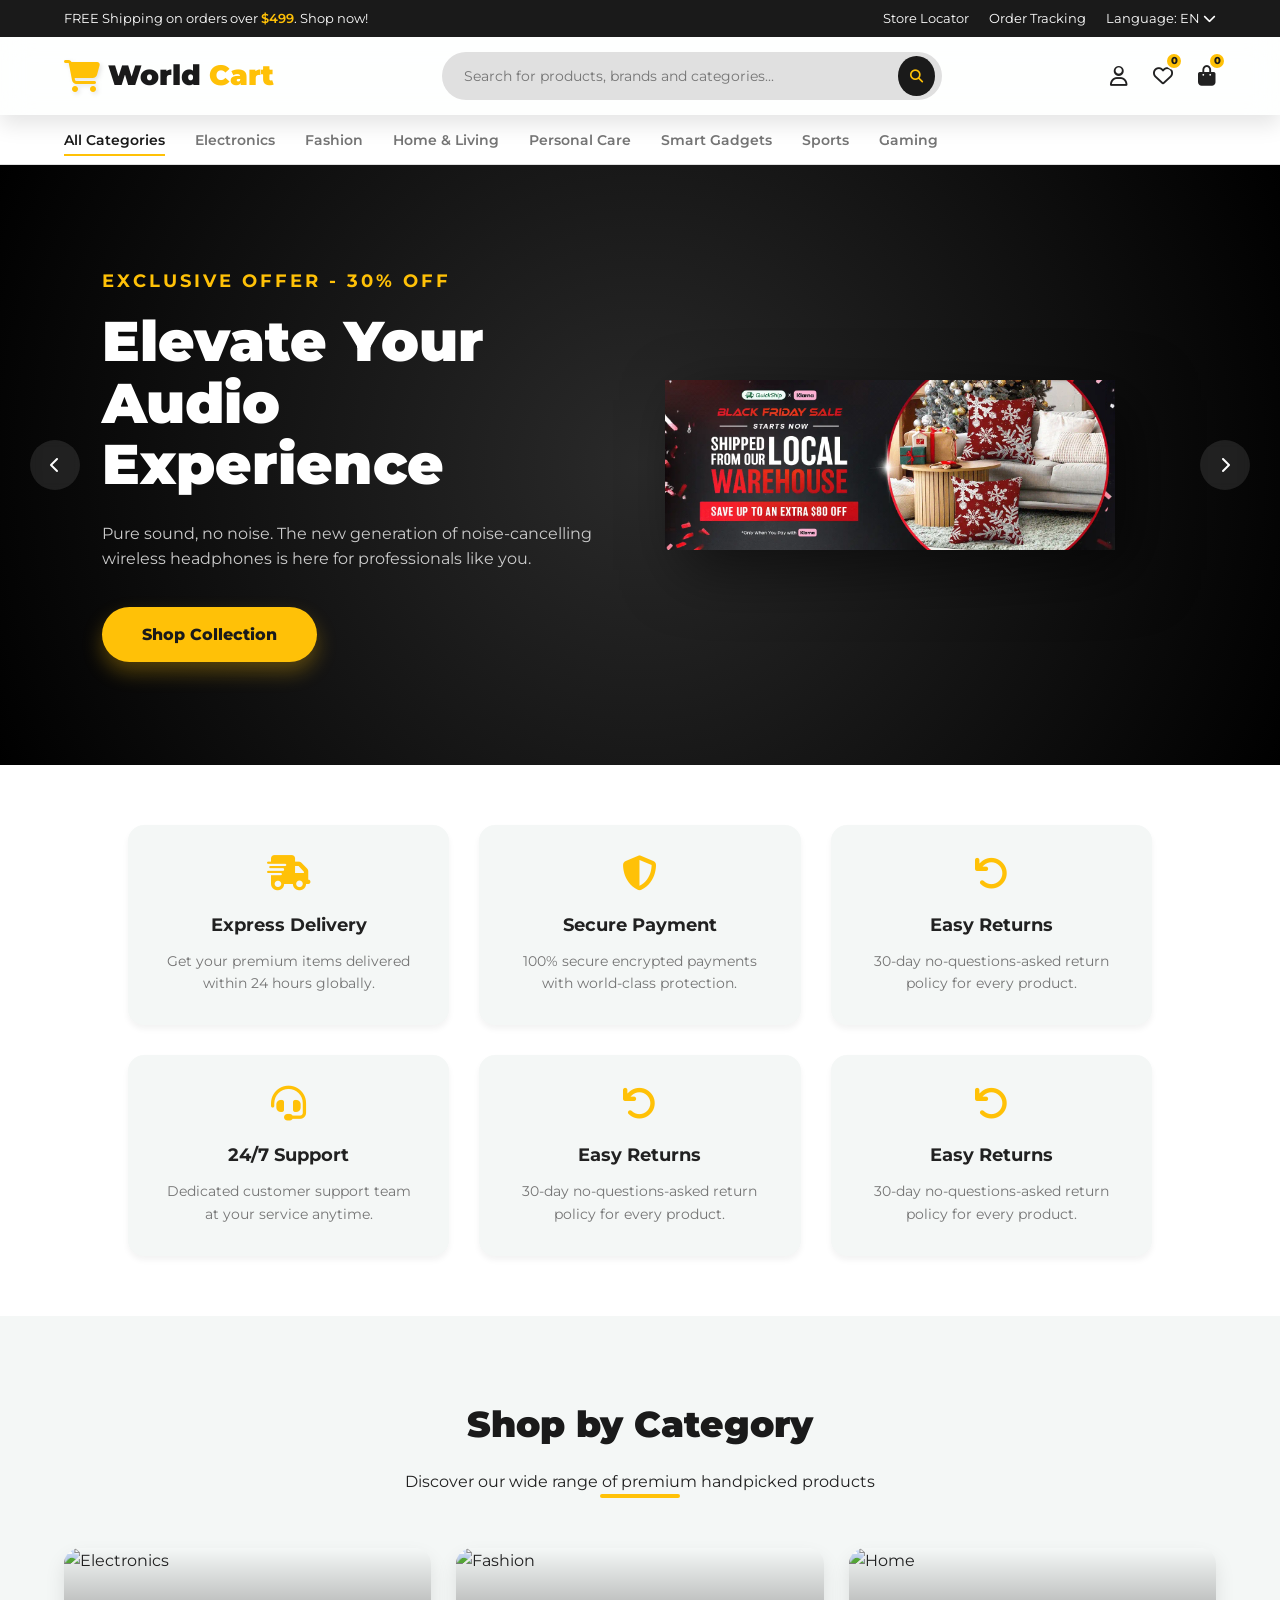
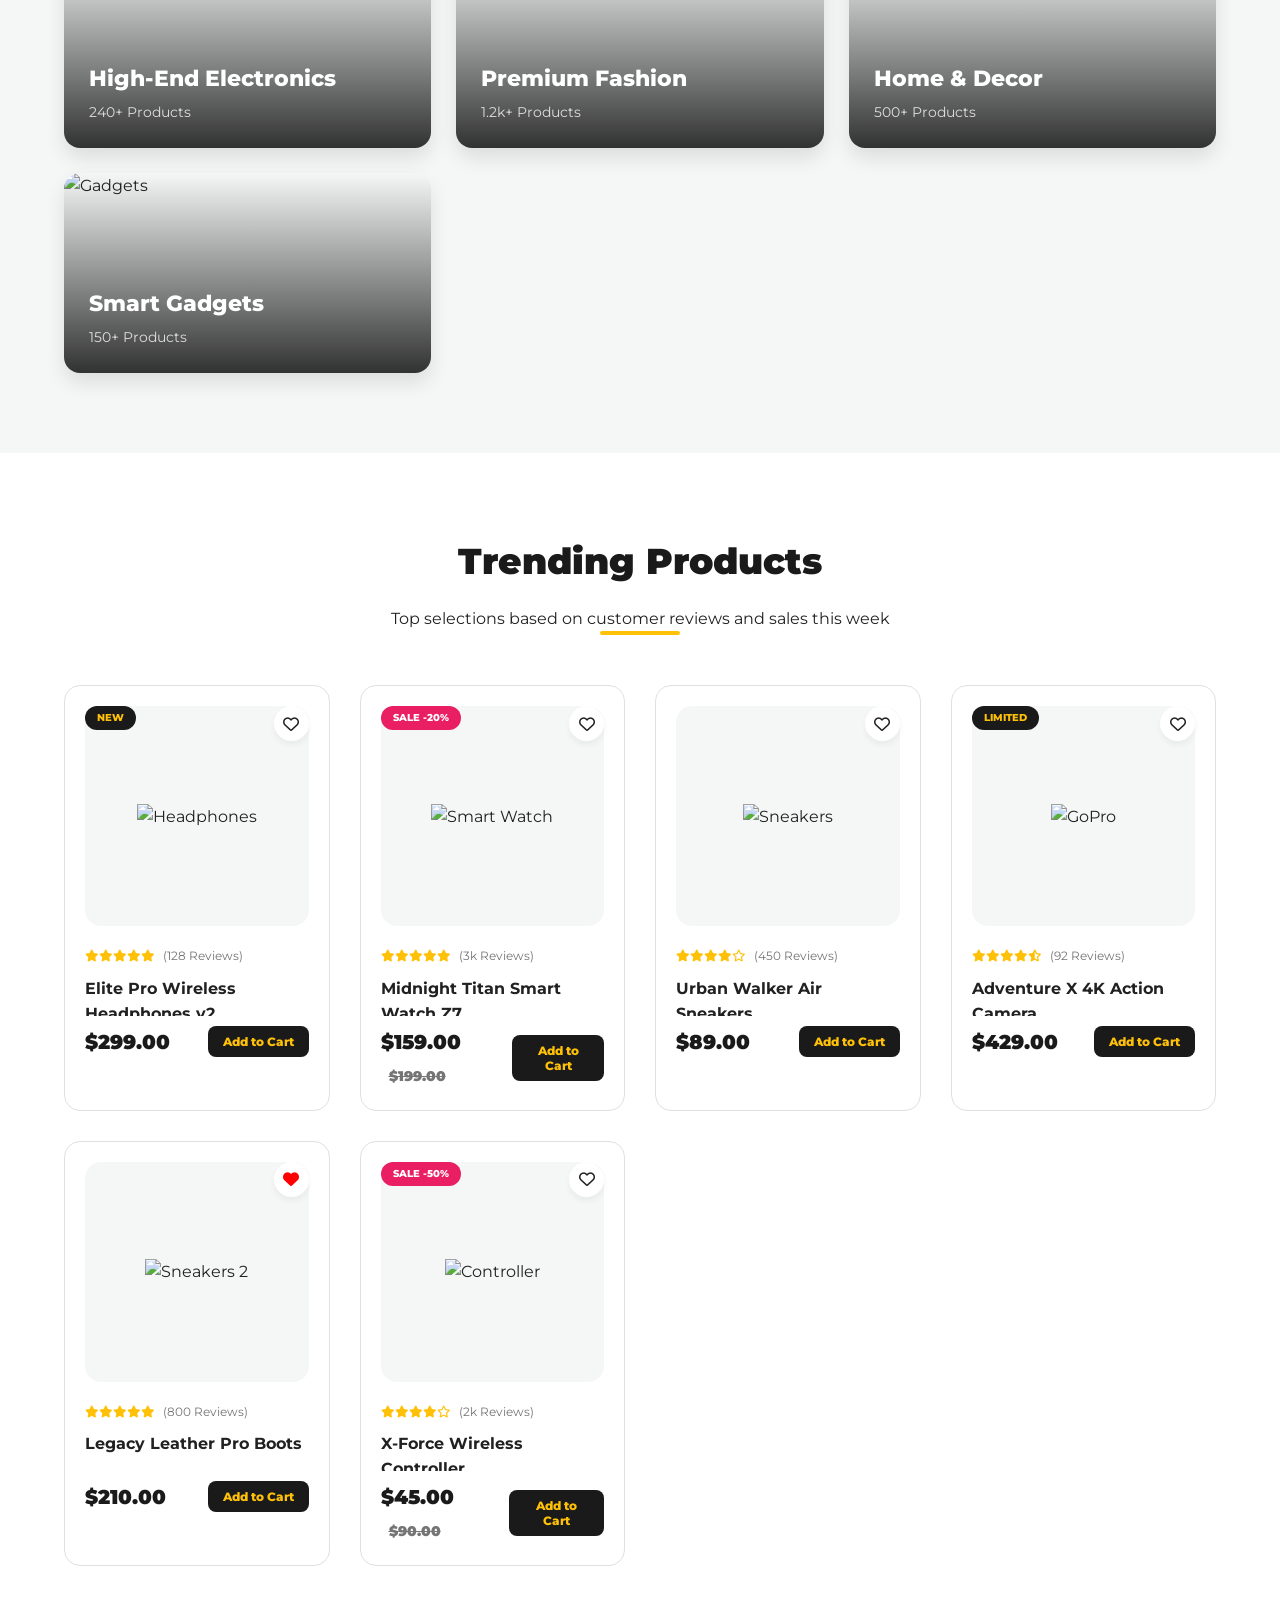
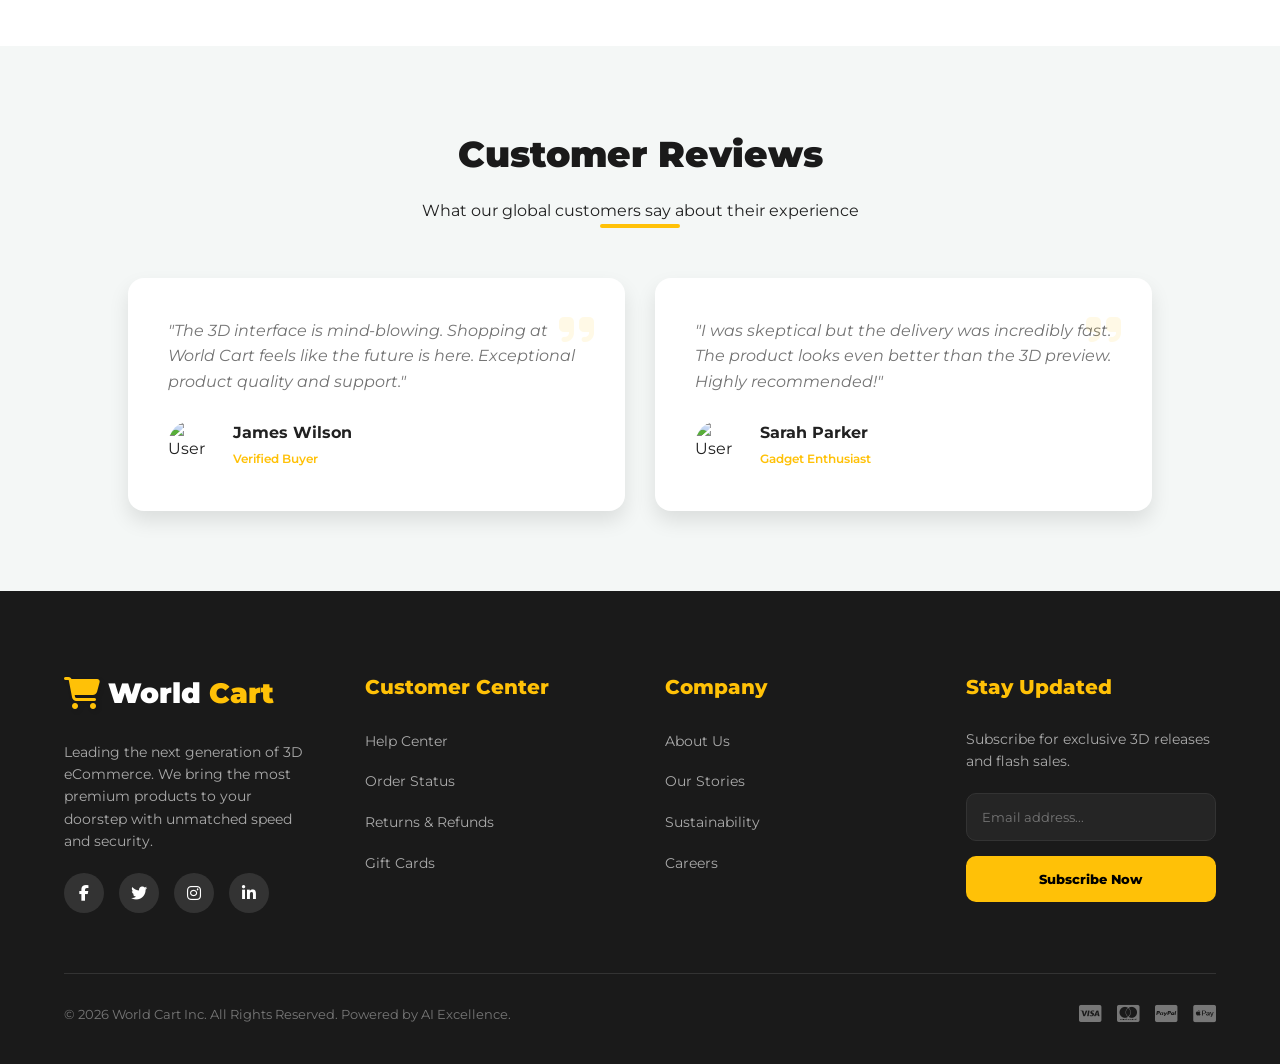
==== index.html @ 638785b5 "final fix" ====
<!DOCTYPE html>
<html lang="en">

<head>
    <meta charset="UTF-8">
    <meta name="viewport" content="width=device-width, initial-scale=1.0">
    <title>Noshahi Developers Inc | Premium 3D eCommerce Experience</title>
    <!-- Font Awesome -->
    <link rel="stylesheet" href="https://cdnjs.cloudflare.com/ajax/libs/font-awesome/6.5.1/css/all.min.css">
    <!-- Google Fonts -->
    <link
        href="https://fonts.googleapis.com/css2?family=Montserrat:wght@300;400;500;600;700;800;900&family=Ubuntu:wght@400;500;700&display=swap"
        rel="stylesheet">

    <style>
        /* --- DESIGN SYSTEM & VARIABLES --- */
        :root {
            --primary: #FFC107;
            /* Amber Yellow */
            --primary-hover: #FFA000;
            --black: #1A1A1A;
            --dark: #121212;
            --white: #FFFFFF;
            --gray-light: #F4F7F6;
            --gray-medium: #E0E0E0;
            --text-dark: #212121;
            --text-muted: #757575;

            /* 3D Shadows & Effects */
            --shadow-sm: 0 4px 6px rgba(0, 0, 0, 0.05);
            --shadow-md: 0 10px 20px rgba(0, 0, 0, 0.1);
            --shadow-lg: 0 20px 40px rgba(0, 0, 0, 0.15);
            --shadow-3d: 10px 10px 20px rgba(0, 0, 0, 0.1), -5px -5px 15px rgba(255, 255, 255, 0.8);
            --shadow-3d-inner: inset 5px 5px 10px rgba(0, 0, 0, 0.05), inset -5px -5px 10px rgba(255, 255, 255, 0.5);

            --transition-smooth: all 0.4s cubic-bezier(0.165, 0.84, 0.44, 1);
            --radius-main: 16px;
        }

        /* --- GLOBAL RESET --- */
        * {
            margin: 0;
            padding: 0;
            box-sizing: border-box;
            font-family: 'Montserrat', sans-serif;
        }

        body {
            background-color: var(--gray-light);
            color: var(--text-dark);
            overflow-x: hidden;
            line-height: 1.6;
            scroll-behavior: smooth;
        }

        ul {
            list-style: none;
        }

        a {
            text-decoration: none;
            color: inherit;
            transition: var(--transition-smooth);
        }

        /* --- CUSTOM SCROLLBAR --- */
        ::-webkit-scrollbar {
            width: 10px;
        }

        ::-webkit-scrollbar-track {
            background: var(--gray-light);
        }

        ::-webkit-scrollbar-thumb {
            background: var(--black);
            border-radius: 5px;
        }

        ::-webkit-scrollbar-thumb:hover {
            background: var(--primary);
        }

        /* --- TOP BAR --- */
        .top-bar {
            background: var(--black);
            color: var(--white);
            padding: 8px 5%;
            font-size: 13px;
            display: flex;
            justify-content: space-between;
            align-items: center;
            z-index: 1100;
            position: relative;
        }

        .top-bar-left span {
            color: var(--primary);
            font-weight: 600;
        }

        .top-bar-right ul {
            display: flex;
            gap: 20px;
        }

        .top-bar-right ul li:hover {
            color: var(--primary);
            cursor: pointer;
        }

        /* --- MAIN HEADER --- */
        header {
            background: rgba(255, 255, 255, 0.9);
            backdrop-filter: blur(15px);
            padding: 15px 5%;
            display: flex;
            justify-content: space-between;
            align-items: center;
            position: sticky;
            top: 0;
            z-index: 1000;
            box-shadow: var(--shadow-md);
            transition: var(--transition-smooth);
        }

        .header-scrolled {
            padding: 10px 5%;
            background: var(--white);
            border-bottom: 2px solid var(--primary);
        }

        .logo {
            font-size: 28px;
            font-weight: 900;
            color: var(--black);
            display: flex;
            align-items: center;
            gap: 8px;
        }

        .logo i {
            color: var(--primary);
            font-size: 32px;
            filter: drop-shadow(2px 2px 2px rgba(0, 0, 0, 0.1));
        }

        .logo span {
            color: var(--primary);
        }

        .search-container {
            flex: 0 1 500px;
            position: relative;
            background: var(--gray-medium);
            border-radius: 30px;
            display: flex;
            align-items: center;
            padding: 2px 5px;
            margin: 0 30px;
            border: 2px solid transparent;
            transition: var(--transition-smooth);
        }

        .search-container:focus-within {
            background: var(--white);
            border-color: var(--primary);
            box-shadow: 0 0 15px rgba(255, 193, 7, 0.2);
        }

        .search-container input {
            width: 100%;
            padding: 10px 15px;
            border: none;
            background: transparent;
            outline: none;
            font-size: 14px;
        }

        .search-container button {
            background: var(--black);
            color: var(--primary);
            border: none;
            width: 40px;
            height: 40px;
            border-radius: 50%;
            cursor: pointer;
            transition: var(--transition-smooth);
        }

        .search-container button:hover {
            background: var(--primary);
            color: var(--black);
            transform: rotate(90deg);
        }

        .nav-actions {
            display: flex;
            align-items: center;
            gap: 25px;
        }

        .action-item {
            position: relative;
            cursor: pointer;
            font-size: 20px;
            color: var(--text-dark);
        }

        .action-item:hover {
            color: var(--primary);
            transform: translateY(-3px);
        }

        .badge {
            position: absolute;
            top: -8px;
            right: -10px;
            background: var(--primary);
            color: var(--black);
            font-size: 10px;
            font-weight: 800;
            width: 18px;
            height: 18px;
            border-radius: 50%;
            display: flex;
            align-items: center;
            justify-content: center;
            border: 2px solid var(--white);
        }

        /* --- CATEGORY SUB-NAV --- */
        .category-nav {
            background: var(--white);
            padding: 0 5%;
            height: 50px;
            display: flex;
            align-items: center;
            border-bottom: 1px solid var(--gray-medium);
            overflow-x: auto;
            scrollbar-width: none;
        }

        .category-nav::-webkit-scrollbar {
            display: none;
        }

        .category-nav ul {
            display: flex;
            gap: 30px;
            white-space: nowrap;
        }

        .category-nav ul li a {
            font-size: 14px;
            font-weight: 600;
            color: var(--text-muted);
        }

        .category-nav ul li a:hover,
        .category-nav ul li a.active {
            color: var(--black);
            border-bottom: 2px solid var(--primary);
            padding-bottom: 5px;
        }

        /* --- HERO SLIDER --- */
        .hero {
            position: relative;
            height: calc(90vh - 130px);
            max-height: 600px;
            overflow: hidden;
            background: var(--dark);
        }

        .slide {
            position: absolute;
            top: 0;
            left: 0;
            width: 100%;
            height: 100%;
            display: flex;
            align-items: center;
            justify-content: space-between;
            padding: 0 8%;
            opacity: 0;
            transition: opacity 0.8s ease-in-out, transform 0.8s ease;
            transform: scale(1.1);
        }

        .slide.active {
            opacity: 1;
            transform: scale(1);
        }

        .slide-content {
            flex: 0 0 500px;
            color: var(--white);
            z-index: 2;
        }

        .slide-content h5 {
            color: var(--primary);
            font-size: 18px;
            letter-spacing: 3px;
            font-weight: 700;
            margin-bottom: 15px;
            text-transform: uppercase;
        }

        .slide-content h1 {
            font-size: 56px;
            font-weight: 900;
            line-height: 1.1;
            margin-bottom: 25px;
        }

        .slide-content p {
            font-size: 16px;
            color: #ccc;
            margin-bottom: 35px;
        }

        .btn-slide {
            padding: 15px 40px;
            background: var(--primary);
            color: var(--black);
            font-weight: 800;
            border-radius: 50px;
            display: inline-block;
            box-shadow: 0 10px 20px rgba(255, 193, 7, 0.3);
        }

        .btn-slide:hover {
            background: var(--white);
            transform: translateY(-5px);
            box-shadow: 0 15px 30px rgba(0, 0, 0, 0.5);
        }

        .slide-img {
            flex: 1;
            display: flex;
            justify-content: center;
            align-items: center;
            z-index: 1;
        }

        .slide-img img {
            max-width: 450px;
            filter: drop-shadow(20px 20px 30px rgba(0, 0, 0, 0.5));
            animation: floating 4s ease-in-out infinite;
        }

        @keyframes floating {

            0%,
            100% {
                transform: translateY(0) rotate(0deg);
            }

            50% {
                transform: translateY(-20px) rotate(5deg);
            }
        }

        .slider-controls {
            position: absolute;
            bottom: 30px;
            left: 50%;
            transform: translateX(-50%);
            display: flex;
            gap: 15px;
            z-index: 10;
        }

        .dot {
            width: 12px;
            height: 12px;
            border-radius: 50%;
            background: rgba(255, 255, 255, 0.3);
            cursor: pointer;
            transition: var(--transition-smooth);
        }

        .dot.active {
            background: var(--primary);
            width: 30px;
            border-radius: 10px;
        }

        .slider-arrow {
            position: absolute;
            top: 50%;
            transform: translateY(-50%);
            width: 50px;
            height: 50px;
            background: rgba(255, 255, 255, 0.1);
            backdrop-filter: blur(5px);
            color: var(--white);
            border-radius: 50%;
            display: flex;
            align-items: center;
            justify-content: center;
            cursor: pointer;
            z-index: 10;
            transition: var(--transition-smooth);
        }

        .slider-arrow:hover {
            background: var(--primary);
            color: var(--black);
        }

        .arrow-prev {
            left: 30px;
        }

        .arrow-next {
            right: 30px;
        }

        /* --- FEATURES SECTION --- */
        .features {
            padding: 60px 10%;
            display: grid;
            grid-template-columns: repeat(auto-fit, minmax(250px, 1fr));
            gap: 30px;
            background: var(--white);
        }

        .feature-card {
            background: var(--gray-light);
            padding: 30px;
            border-radius: var(--radius-main);
            text-align: center;
            transition: var(--transition-smooth);
            border: 1px solid transparent;
            box-shadow: var(--shadow-sm);
        }

        .feature-card:hover {
            transform: translateY(-10px);
            border-color: var(--primary);
            box-shadow: var(--shadow-md);
        }

        .feature-card i {
            font-size: 35px;
            color: var(--primary);
            margin-bottom: 20px;
            display: block;
        }

        .feature-card h3 {
            font-size: 18px;
            font-weight: 700;
            margin-bottom: 10px;
        }

        .feature-card p {
            font-size: 14px;
            color: var(--text-muted);
        }

        /* --- CATEGORIES SECTION --- */
        .categories {
            padding: 80px 5%;
        }

        .section-header {
            text-align: center;
            margin-bottom: 50px;
        }

        .section-header h2 {
            font-size: 36px;
            font-weight: 900;
            color: var(--black);
            margin-bottom: 15px;
        }

        .section-header hr {
            width: 80px;
            height: 4px;
            background: var(--primary);
            border: none;
            margin: 0 auto;
            border-radius: 2px;
        }

        .category-grid {
            display: grid;
            grid-template-columns: repeat(auto-fit, minmax(280px, 1fr));
            gap: 25px;
        }

        .cat-card {
            height: 200px;
            border-radius: var(--radius-main);
            overflow: hidden;
            position: relative;
            cursor: pointer;
            box-shadow: var(--shadow-md);
        }

        .cat-card img {
            width: 100%;
            height: 100%;
            object-fit: cover;
            transition: transform 0.6s ease;
        }

        .cat-overlay {
            position: absolute;
            inset: 0;
            background: linear-gradient(to top, rgba(0, 0, 0, 0.8), transparent);
            display: flex;
            flex-direction: column;
            justify-content: flex-end;
            padding: 25px;
            color: var(--white);
        }

        .cat-card:hover img {
            transform: scale(1.1);
        }

        .cat-card:hover .cat-overlay h3 {
            color: var(--primary);
        }

        .cat-overlay h3 {
            font-size: 22px;
            font-weight: 800;
            margin-bottom: 5px;
            transition: var(--transition-smooth);
        }

        .cat-overlay span {
            font-size: 14px;
            opacity: 0.8;
        }

        /* --- PRODUCTS SECTION --- */
        .products {
            padding: 80px 5%;
            background: var(--white);
        }

        .product-grid {
            display: grid;
            grid-template-columns: repeat(auto-fit, minmax(260px, 1fr));
            gap: 30px;
        }

        .product-card {
            background: var(--white);
            border-radius: var(--radius-main);
            padding: 20px;
            position: relative;
            transition: var(--transition-smooth);
            border: 1px solid var(--gray-medium);
            perspective: 1000px;
        }

        .product-card:hover {
            transform: translateY(-10px);
            box-shadow: 0 30px 60px rgba(0, 0, 0, 0.1);
            border-color: var(--primary);
        }

        .badge-tag {
            position: absolute;
            top: 20px;
            left: 20px;
            background: var(--black);
            color: var(--primary);
            padding: 4px 12px;
            border-radius: 20px;
            font-size: 10px;
            font-weight: 800;
            z-index: 5;
        }

        .badge-tag.sale {
            background: #E91E63;
            color: white;
        }

        .wishlist-btn {
            position: absolute;
            top: 20px;
            right: 20px;
            width: 35px;
            height: 35px;
            background: var(--white);
            border-radius: 50%;
            display: flex;
            align-items: center;
            justify-content: center;
            box-shadow: var(--shadow-sm);
            cursor: pointer;
            z-index: 5;
            transition: var(--transition-smooth);
        }

        .wishlist-btn:hover {
            background: var(--primary);
            color: var(--black);
        }

        .product-img-box {
            width: 100%;
            height: 220px;
            display: flex;
            align-items: center;
            justify-content: center;
            margin-bottom: 20px;
            background: var(--gray-light);
            border-radius: var(--radius-main);
            overflow: hidden;
            position: relative;
        }

        .product-img-box img {
            max-width: 80%;
            max-height: 80%;
            transition: var(--transition-smooth);
        }

        .product-card:hover .product-img-box img {
            transform: scale(1.15) rotate(5deg);
        }

        .card-actions-overlay {
            position: absolute;
            bottom: -50px;
            left: 50%;
            transform: translateX(-50%);
            display: flex;
            gap: 10px;
            transition: var(--transition-smooth);
            opacity: 0;
        }

        .product-card:hover .card-actions-overlay {
            bottom: 20px;
            opacity: 1;
        }

        .action-btn {
            width: 40px;
            height: 40px;
            background: var(--black);
            color: var(--white);
            border-radius: 50%;
            display: flex;
            align-items: center;
            justify-content: center;
            cursor: pointer;
        }

        .action-btn:hover {
            background: var(--primary);
            color: var(--black);
        }

        .product-info h3 {
            font-size: 16px;
            font-weight: 700;
            margin-bottom: 10px;
            height: 40px;
            overflow: hidden;
        }

        .rating {
            color: var(--primary);
            font-size: 12px;
            margin-bottom: 10px;
        }

        .rating span {
            color: var(--text-muted);
            margin-left: 5px;
        }

        .product-footer {
            display: flex;
            justify-content: space-between;
            align-items: center;
        }

        .price {
            font-size: 20px;
            font-weight: 900;
            color: var(--black);
        }

        .old-price {
            font-size: 14px;
            text-decoration: line-through;
            color: var(--text-muted);
            margin-left: 8px;
        }

        .add-to-cart {
            padding: 8px 15px;
            background: var(--black);
            color: var(--primary);
            border: none;
            border-radius: 8px;
            font-size: 12px;
            font-weight: 800;
            cursor: pointer;
            transition: var(--transition-smooth);
        }

        .add-to-cart:hover {
            background: var(--primary);
            color: var(--black);
        }

        /* --- TESTIMONIALS SECTION --- */
        .testimonials {
            padding: 80px 10%;
            background: var(--gray-light);
        }

        .testi-grid {
            display: grid;
            grid-template-columns: repeat(auto-fit, minmax(300px, 1fr));
            gap: 30px;
        }

        .testi-card {
            background: var(--white);
            padding: 40px;
            border-radius: var(--radius-main);
            box-shadow: var(--shadow-md);
            position: relative;
        }

        .testi-card::before {
            content: '\f10e';
            font-family: 'Font Awesome 6 Free';
            font-weight: 900;
            position: absolute;
            top: 20px;
            right: 30px;
            font-size: 40px;
            color: rgba(255, 193, 7, 0.1);
        }

        .testi-card p {
            font-style: italic;
            color: var(--text-muted);
            margin-bottom: 25px;
        }

        .user-info {
            display: flex;
            align-items: center;
            gap: 15px;
        }

        .user-info img {
            width: 50px;
            height: 50px;
            border-radius: 50%;
            object-fit: cover;
        }

        .user-info h4 {
            font-size: 16px;
            font-weight: 700;
        }

        .user-info span {
            font-size: 12px;
            color: var(--primary);
            font-weight: 600;
        }

        /* --- FOOTER SECTION --- */
        footer {
            background: var(--black);
            color: var(--white);
            padding: 80px 5% 40px;
        }

        .footer-top {
            display: grid;
            grid-template-columns: repeat(auto-fit, minmax(200px, 1fr));
            gap: 50px;
            margin-bottom: 60px;
        }

        .footer-col h4 {
            font-size: 20px;
            font-weight: 800;
            margin-bottom: 25px;
            color: var(--primary);
        }

        .footer-col p {
            font-size: 14px;
            color: #aaa;
            margin-bottom: 20px;
        }

        .footer-col ul li {
            margin-bottom: 15px;
        }

        .footer-col ul li a {
            color: #aaa;
            font-size: 14px;
        }

        .footer-col ul li a:hover {
            color: var(--primary);
            padding-left: 10px;
        }

        .social-links {
            display: flex;
            gap: 15px;
        }

        .social-links a {
            width: 40px;
            height: 40px;
            background: #333;
            border-radius: 50%;
            display: flex;
            align-items: center;
            justify-content: center;
        }

        .social-links a:hover {
            background: var(--primary);
            color: var(--black);
            transform: rotate(360deg);
        }

        .newsletter input {
            width: 100%;
            padding: 15px;
            background: #252525;
            border: 1px solid #333;
            border-radius: 10px;
            color: var(--white);
            margin-bottom: 15px;
            outline: none;
        }

        .newsletter button {
            width: 100%;
            padding: 15px;
            background: var(--primary);
            border: none;
            border-radius: 10px;
            font-weight: 800;
            cursor: pointer;
        }

        .footer-bottom {
            border-top: 1px solid #333;
            padding-top: 30px;
            display: flex;
            justify-content: space-between;
            align-items: center;
            color: #777;
            font-size: 13px;
        }

        .payment-methods {
            display: flex;
            gap: 15px;
            font-size: 20px;
        }

        /* --- NOTIFICATION --- */
        #notification {
            position: fixed;
            bottom: 30px;
            right: 30px;
            background: var(--black);
            color: var(--white);
            padding: 15px 30px;
            border-radius: 50px;
            box-shadow: var(--shadow-lg);
            border-left: 5px solid var(--primary);
            transform: translateX(200%);
            transition: transform 0.5s ease;
            z-index: 2000;
            display: flex;
            align-items: center;
            gap: 15px;
        }

        .show-noti {
            transform: translateX(0) !important;
        }

        /* --- RESPONSIVE DESIGN --- */
        @media (max-width: 1024px) {
            header {
                padding: 15px 5%;
            }

            .hero {
                height: 500px;
            }

            .slide-content h1 {
                font-size: 42px;
            }
        }

        @media (max-width: 768px) {
            .top-bar {
                display: none;
            }

            .search-container {
                display: none;
            }

            .hero {
                height: 400px;
            }

            .slide {
                flex-direction: column;
                text-align: center;
                gap: 30px;
            }

            .slide-content {
                flex: 0 0 auto;
                order: 2;
            }

            .slide-img {
                order: 1;
                margin-bottom: 20px;
            }

            .slide-img img {
                max-width: 250px;
            }

            .slide-content h1 {
                font-size: 32px;
            }

            .footer-bottom {
                flex-direction: column;
                gap: 20px;
                text-align: center;
            }
        }
    </style>
</head>

<body>

    <!-- Notification UI -->
    <div id="notification">
        <i class="fas fa-check-circle" style="color: var(--primary);"></i>
        <span id="noti-msg">Item added to cart!</span>
    </div>

    <!-- Top Bar -->
    <div class="top-bar">
        <div class="top-bar-left">
            FREE Shipping on orders over <span>$499</span>. Shop now!
        </div>
        <div class="top-bar-right">
            <ul>
                <li>Store Locator</li>
                <li>Order Tracking</li>
                <li>Language: EN <i class="fas fa-chevron-down"></i></li>
            </ul>
        </div>
    </div>

    <!-- Header -->
    <header id="mainHeader">
        <a href="#" class="logo">
            <i class="fas fa-cart-shopping"></i>
            World<span>Cart</span>
        </a>

        <div class="search-container">
            <input type="text" id="searchInput" placeholder="Search for products, brands and categories...">
            <button><i class="fas fa-search"></i></button>
        </div>

        <div class="nav-actions">
            <div class="action-item"><i class="far fa-user"></i></div>
            <div class="action-item">
                <i class="far fa-heart"></i>
                <span class="badge">0</span>
            </div>
            <div class="action-item" onclick="toggleCart()">
                <i class="fas fa-shopping-bag"></i>
                <span class="badge" id="cartCount">0</span>
            </div>
        </div>
    </header>

    <!-- Category Sub-Nav -->
    <nav class="category-nav">
        <ul>
            <li><a href="#" class="active">All Categories</a></li>
            <li><a href="#">Electronics</a></li>
            <li><a href="#">Fashion</a></li>
            <li><a href="#">Home & Living</a></li>
            <li><a href="#">Personal Care</a></li>
            <li><a href="#">Smart Gadgets</a></li>
            <li><a href="#">Sports</a></li>
            <li><a href="#">Gaming</a></li>
        </ul>
    </nav>

    <!-- Hero Slider -->
    <section class="hero">
        <!-- Slide 1 -->
        <div class="slide active" style="background: radial-gradient(circle, #2a2a2a 0%, #000 100%);">
            <div class="slide-content">
                <h5>EXCLUSIVE OFFER - 30% OFF</h5>
                <h1>Elevate Your Audio Experience</h1>
                <p>Pure sound, no noise. The new generation of noise-cancelling wireless headphones is here for
                    professionals like you.</p>
                <a href="#products" class="btn-slide">Shop Collection</a>
            </div>
            <div class="slide-img">
                <img src="banner4.webp" alt="Headphones">
            </div>
        </div>
        <!-- Slide 2 -->
        <div class="slide" style="background: radial-gradient(circle, #3d3423 0%, #1a150b 100%);">
            <div class="slide-content">
                <h5>SMART TECH 2026</h5>
                <h1>Redefining Modern Watchmaking</h1>
                <p>Track your health, manage your day, and look premium with our latest 3D smart watch series. Now with
                    sapphire glass.</p>
                <a href="#products" class="btn-slide">View Details</a>
            </div>
            <div class="slide-img">
                <img src="banner3.webp" alt="Smart Watch">
            </div>
        </div>
        <!-- Slide 3 -->
        <div class="slide" style="background: radial-gradient(circle, #23313d 0%, #0b111a 100%);">
            <div class="slide-content">
                <h5>GAMING ESSENTIALS</h5>
                <h1>Next-Gen Graphics Power</h1>
                <p>Unleash the beast with the ultimate gaming hardware. Max settings, 4K resolution, zero lag gaming
                    experience.</p>
                <a href="#products" class="btn-slide">Explore Gear</a>
            </div>
            <div class="slide-img">
                <img src="1.jpg" alt="Gaming Console">
            </div>
        </div>

        <!-- Controls -->
        <div class="slider-arrow arrow-prev" onclick="prevSlide()"><i class="fas fa-chevron-left"></i></div>
        <div class="slider-arrow arrow-next" onclick="nextSlide()"><i class="fas fa-chevron-right"></i></div>
        <div class="slider-dots" id="sliderDots"></div>
    </section>

    <!-- Features Section -->
    <section class="features">
        <div class="feature-card">
            <i class="fas fa-truck-fast"></i>
            <h3>Express Delivery</h3>
            <p>Get your premium items delivered within 24 hours globally.</p>
        </div>
        <div class="feature-card">
            <i class="fas fa-shield-halved"></i>
            <h3>Secure Payment</h3>
            <p>100% secure encrypted payments with world-class protection.</p>
        </div>
        <div class="feature-card">
            <i class="fas fa-arrow-rotate-left"></i>
            <h3>Easy Returns</h3>
            <p>30-day no-questions-asked return policy for every product.</p>
        </div>
        <div class="feature-card">
            <i class="fas fa-headset"></i>
            <h3>24/7 Support</h3>
            <p>Dedicated customer support team at your service anytime.</p>
        </div>
        <div class="feature-card">
            <i class="fas fa-arrow-rotate-left"></i>
            <h3>Easy Returns</h3>
            <p>30-day no-questions-asked return policy for every product.</p>
        </div>
        <div class="feature-card">
            <i class="fas fa-arrow-rotate-left"></i>
            <h3>Easy Returns</h3>
            <p>30-day no-questions-asked return policy for every product.</p>
        </div>
    </section>

    <!-- Categories Section -->
    <section class="categories">
        <div class="section-header">
            <h2>Shop by Category</h2>
            <p>Discover our wide range of premium handpicked products</p>
            <hr>
        </div>
        <div class="category-grid">
            <div class="cat-card">
                <img src="https://images.unsplash.com/photo-1441986300917-64674bd600d8?q=80&w=1000&auto=format&fit=crop"
                    alt="Electronics">
                <div class="cat-overlay">
                    <h3>High-End Electronics</h3>
                    <span>240+ Products</span>
                </div>
            </div>
            <div class="cat-card">
                <img src="https://images.unsplash.com/photo-1441986300917-64674bd600d8?q=80&w=1000&auto=format&fit=crop"
                    alt="Fashion">
                <div class="cat-overlay">
                    <h3>Premium Fashion</h3>
                    <span>1.2k+ Products</span>
                </div>
            </div>
            <div class="cat-card">
                <img src="https://images.unsplash.com/photo-1493663284031-b7e3aefcae8e?q=80&w=1000&auto=format&fit=crop"
                    alt="Home">
                <div class="cat-overlay">
                    <h3>Home & Decor</h3>
                    <span>500+ Products</span>
                </div>
            </div>
            <div class="cat-card">
                <img src="https://images.unsplash.com/photo-1546435770-a3e426bf472b?q=80&w=1000&auto=format&fit=crop"
                    alt="Gadgets">
                <div class="cat-overlay">
                    <h3>Smart Gadgets</h3>
                    <span>150+ Products</span>
                </div>
            </div>
        </div>
    </section>

    <!-- Product Section -->
    <section class="products" id="products">
        <div class="section-header">
            <h2>Trending Products</h2>
            <p>Top selections based on customer reviews and sales this week</p>
            <hr>
        </div>
        <div class="product-grid" id="productGrid">
            <!-- Product 1 -->
            <div class="product-card">
                <div class="badge-tag">NEW</div>
                <div class="wishlist-btn"><i class="far fa-heart"></i></div>
                <div class="product-img-box">
                    <img src="https://images.unsplash.com/photo-1441986300917-64674bd600d8?q=80&w=1000&auto=format&fit=crop"
                        alt="Headphones">
                    <div class="card-actions-overlay">
                        <div class="action-btn"><i class="fas fa-eye"></i></div>
                        <div class="action-btn"><i class="fas fa-sync-alt"></i></div>
                    </div>
                </div>
                <div class="product-info">
                    <div class="rating">
                        <i class="fas fa-star"></i><i class="fas fa-star"></i><i class="fas fa-star"></i><i
                            class="fas fa-star"></i><i class="fas fa-star"></i>
                        <span>(128 Reviews)</span>
                    </div>
                    <h3>Elite Pro Wireless Headphones v2</h3>
                    <div class="product-footer">
                        <div class="price">$299.00</div>
                        <button class="add-to-cart" onclick="addToCart('Elite Pro Wireless')">Add to Cart</button>
                    </div>
                </div>
            </div>

            <!-- Product 2 -->
            <div class="product-card">
                <div class="badge-tag sale">SALE -20%</div>
                <div class="wishlist-btn"><i class="far fa-heart"></i></div>
                <div class="product-img-box">
                    <img src="https://images.unsplash.com/photo-1441986300917-64674bd600d8?q=80&w=1000&auto=format&fit=crop"
                        alt="Smart Watch">
                    <div class="card-actions-overlay">
                        <div class="action-btn"><i class="fas fa-eye"></i></div>
                        <div class="action-btn"><i class="fas fa-sync-alt"></i></div>
                    </div>
                </div>
                <div class="product-info">
                    <div class="rating">
                        <i class="fas fa-star"></i><i class="fas fa-star"></i><i class="fas fa-star"></i><i
                            class="fas fa-star"></i><i class="fas fa-star"></i>
                        <span>(3k Reviews)</span>
                    </div>
                    <h3>Midnight Titan Smart Watch Z7</h3>
                    <div class="product-footer">
                        <div class="price">$159.00 <span class="old-price">$199.00</span></div>
                        <button class="add-to-cart" onclick="addToCart('Midnight Titan')">Add to Cart</button>
                    </div>
                </div>
            </div>

            <!-- Product 3 -->
            <div class="product-card">
                <div class="wishlist-btn"><i class="far fa-heart"></i></div>
                <div class="product-img-box">
                    <img src="https://images.unsplash.com/photo-1441986300917-64674bd600d8?q=80&w=1000&auto=format&fit=crop"
                        alt="Sneakers">
                </div>
                <div class="product-info">
                    <div class="rating">
                        <i class="fas fa-star"></i><i class="fas fa-star"></i><i class="fas fa-star"></i><i
                            class="fas fa-star"></i><i class="far fa-star"></i>
                        <span>(450 Reviews)</span>
                    </div>
                    <h3>Urban Walker Air Sneakers</h3>
                    <div class="product-footer">
                        <div class="price">$89.00</div>
                        <button class="add-to-cart" onclick="addToCart('Urban Walker')">Add to Cart</button>
                    </div>
                </div>
            </div>

            <!-- Product 4 -->
            <div class="product-card">
                <div class="badge-tag">LIMITED</div>
                <div class="wishlist-btn"><i class="far fa-heart"></i></div>
                <div class="product-img-box">
                    <img src="https://images.unsplash.com/photo-1441986300917-64674bd600d8?q=80&w=1000&auto=format&fit=crop"
                        alt="GoPro">
                </div>
                <div class="product-info">
                    <div class="rating">
                        <i class="fas fa-star"></i><i class="fas fa-star"></i><i class="fas fa-star"></i><i
                            class="fas fa-star"></i><i class="fas fa-star-half-alt"></i>
                        <span>(92 Reviews)</span>
                    </div>
                    <h3>Adventure X 4K Action Camera</h3>
                    <div class="product-footer">
                        <div class="price">$429.00</div>
                        <button class="add-to-cart" onclick="addToCart('Adventure X Camera')">Add to Cart</button>
                    </div>
                </div>
            </div>

            <!-- Product 5 -->
            <div class="product-card">
                <div class="wishlist-btn"><i class="fas fa-heart" style="color:red"></i></div>
                <div class="product-img-box">
                    <img src="https://images.unsplash.com/photo-1441986300917-64674bd600d8?q=80&w=1000&auto=format&fit=crop"
                        alt="Sneakers 2">
                </div>
                <div class="product-info">
                    <div class="rating">
                        <i class="fas fa-star"></i><i class="fas fa-star"></i><i class="fas fa-star"></i><i
                            class="fas fa-star"></i><i class="fas fa-star"></i>
                        <span>(800 Reviews)</span>
                    </div>
                    <h3>Legacy Leather Pro Boots</h3>
                    <div class="product-footer">
                        <div class="price">$210.00</div>
                        <button class="add-to-cart" onclick="addToCart('Legacy Boots')">Add to Cart</button>
                    </div>
                </div>
            </div>

            <!-- Product 6 -->
            <div class="product-card">
                <div class="badge-tag sale">SALE -50%</div>
                <div class="wishlist-btn"><i class="far fa-heart"></i></div>
                <div class="product-img-box">
                    <img src="https://images.unsplash.com/photo-1441986300917-64674bd600d8?q=80&w=1000&auto=format&fit=crop"
                        alt="Controller">
                </div>
                <div class="product-info">
                    <div class="rating">
                        <i class="fas fa-star"></i><i class="fas fa-star"></i><i class="fas fa-star"></i><i
                            class="fas fa-star"></i><i class="far fa-star"></i>
                        <span>(2k Reviews)</span>
                    </div>
                    <h3>X-Force Wireless Controller</h3>
                    <div class="product-footer">
                        <div class="price">$45.00 <span class="old-price">$90.00</span></div>
                        <button class="add-to-cart" onclick="addToCart('X-Force Controller')">Add to Cart</button>
                    </div>
                </div>
            </div>
        </div>
    </section>

    <!-- Testimonials -->
    <section class="testimonials">
        <div class="section-header">
            <h2>Customer Reviews</h2>
            <p>What our global customers say about their experience</p>
            <hr>
        </div>
        <div class="testi-grid">
            <div class="testi-card">
                <p>"The 3D interface is mind-blowing. Shopping at World Cart feels like the future is here. Exceptional
                    product quality and support."</p>
                <div class="user-info">
                    <img src="https://i.pravatar.cc/150?u=1" alt="User">
                    <div>
                        <h4>James Wilson</h4>
                        <span>Verified Buyer</span>
                    </div>
                </div>
            </div>
            <div class="testi-card">
                <p>"I was skeptical but the delivery was incredibly fast. The product looks even better than the 3D
                    preview. Highly recommended!"</p>
                <div class="user-info">
                    <img src="https://i.pravatar.cc/150?u=2" alt="User">
                    <div>
                        <h4>Sarah Parker</h4>
                        <span>Gadget Enthusiast</span>
                    </div>
                </div>
            </div>
        </div>
    </section>

    <!-- Footer -->
    <footer>
        <div class="footer-top">
            <div class="footer-col">
                <a href="#" class="logo" style="color:#fff; margin-bottom: 25px;">
                    <i class="fas fa-cart-shopping"></i> World<span>Cart</span>
                </a>
                <p>Leading the next generation of 3D eCommerce. We bring the most premium products to your doorstep with
                    unmatched speed and security.</p>
                <div class="social-links">
                    <a href="#"><i class="fab fa-facebook-f"></i></a>
                    <a href="#"><i class="fab fa-twitter"></i></a>
                    <a href="#"><i class="fab fa-instagram"></i></a>
                    <a href="#"><i class="fab fa-linkedin-in"></i></a>
                </div>
            </div>
            <div class="footer-col">
                <h4>Customer Center</h4>
                <ul>
                    <li><a href="#">Help Center</a></li>
                    <li><a href="#">Order Status</a></li>
                    <li><a href="#">Returns & Refunds</a></li>
                    <li><a href="#">Gift Cards</a></li>
                </ul>
            </div>
            <div class="footer-col">
                <h4>Company</h4>
                <ul>
                    <li><a href="#">About Us</a></li>
                    <li><a href="#">Our Stories</a></li>
                    <li><a href="#">Sustainability</a></li>
                    <li><a href="#">Careers</a></li>
                </ul>
            </div>
            <div class="footer-col newsletter">
                <h4>Stay Updated</h4>
                <p>Subscribe for exclusive 3D releases and flash sales.</p>
                <input type="email" placeholder="Email address...">
                <button>Subscribe Now</button>
            </div>
        </div>

        <div class="footer-bottom">
            <div>&copy; 2026 World Cart Inc. All Rights Reserved. Powered by AI Excellence.</div>
            <div class="payment-methods">
                <i class="fab fa-cc-visa"></i>
                <i class="fab fa-cc-mastercard"></i>
                <i class="fab fa-cc-paypal"></i>
                <i class="fab fa-cc-apple-pay"></i>
            </div>
        </div>
    </footer>

    <!-- JavaScript Logic -->
    <script>
        // --- Slider Implementation ---
        const slides = document.querySelectorAll('.slide');
        const dotsContainer = document.getElementById('sliderDots');
        let currentSlide = 0;
        let slideInterval;

        // Initialize Dots
        slides.forEach((_, i) => {
            const dot = document.createElement('div');
            dot.classList.add('dot');
            if (i === 0) dot.classList.add('active');
            dot.addEventListener('click', () => goToSlide(i));
            dotsContainer.appendChild(dot);
        });

        const dots = document.querySelectorAll('.dot');

        function updateSlider() {
            slides.forEach((slide, i) => {
                slide.classList.toggle('active', i === currentSlide);
            });
            dots.forEach((dot, i) => {
                dot.classList.toggle('active', i === currentSlide);
            });
        }

        function nextSlide() {
            currentSlide = (currentSlide + 1) % slides.length;
            updateSlider();
            resetInterval();
        }

        function prevSlide() {
            currentSlide = (currentSlide - 1 + slides.length) % slides.length;
            updateSlider();
            resetInterval();
        }

        function goToSlide(n) {
            currentSlide = n;
            updateSlider();
            resetInterval();
        }

        function resetInterval() {
            clearInterval(slideInterval);
            slideInterval = setInterval(nextSlide, 5000);
        }

        resetInterval();

        // --- Search Functionality ---
        const searchInput = document.getElementById('searchInput');
        const productGrid = document.getElementById('productGrid');
        const cards = document.querySelectorAll('.product-card');

        searchInput.addEventListener('input', (e) => {
            const query = e.target.value.toLowerCase();
            cards.forEach(card => {
                const title = card.querySelector('h3').textContent.toLowerCase();
                if (title.includes(query)) {
                    card.style.display = 'block';
                    card.style.animation = 'fadeIn 0.5s forwards';
                } else {
                    card.style.display = 'none';
                }
            });
        });

        // --- Cart Logic ---
        let cartItems = 0;
        const cartCountEl = document.getElementById('cartCount');

        function addToCart(name) {
            cartItems++;
            cartCountEl.textContent = cartItems;

            // Show Notification
            const noti = document.getElementById('notification');
            const notiMsg = document.getElementById('noti-msg');
            notiMsg.textContent = `${name} added to cart!`;
            noti.classList.add('show-noti');

            setTimeout(() => {
                noti.classList.remove('show-noti');
            }, 3000);

            // Button Anim
            event.target.textContent = "Added ✓";
            event.target.style.background = "#2ecc71";
            setTimeout(() => {
                event.target.textContent = "Add to Cart";
                event.target.style.background = "#1a1a1a";
            }, 1000);
        }

        // --- 3D Hover Effect ---
        const productCards = document.querySelectorAll('.product-card');

        productCards.forEach(card => {
            card.addEventListener('mousemove', (e) => {
                const rect = card.getBoundingClientRect();
                const x = e.clientX - rect.left;
                const y = e.clientY - rect.top;

                const centerX = rect.width / 2;
                const centerY = rect.height / 2;

                // Sensitivity
                const rotateX = (y - centerY) / 8;
                const rotateY = (centerX - x) / 8;

                card.style.transform = `perspective(1000px) rotateX(${rotateX}deg) rotateY(${rotateY}deg) translateY(-10px)`;
            });

            card.addEventListener('mouseleave', () => {
                card.style.transform = `perspective(1000px) rotateX(0) rotateY(0) translateY(0)`;
            });
        });

        // --- Header Scroll Animation ---
        window.addEventListener('scroll', () => {
            const header = document.getElementById('mainHeader');
            if (window.scrollY > 100) {
                header.classList.add('header-scrolled');
            } else {
                header.classList.remove('header-scrolled');
            }
        });

        // --- Fade In Animation for JS filtering ---
        const style = document.createElement('style');
        style.textContent = `
            @keyframes fadeIn {
                from { opacity: 0; transform: translateY(20px); }
                to { opacity: 1; transform: translateY(0); }
            }
        `;
        document.head.appendChild(style);

    </script>
</body>

</html>
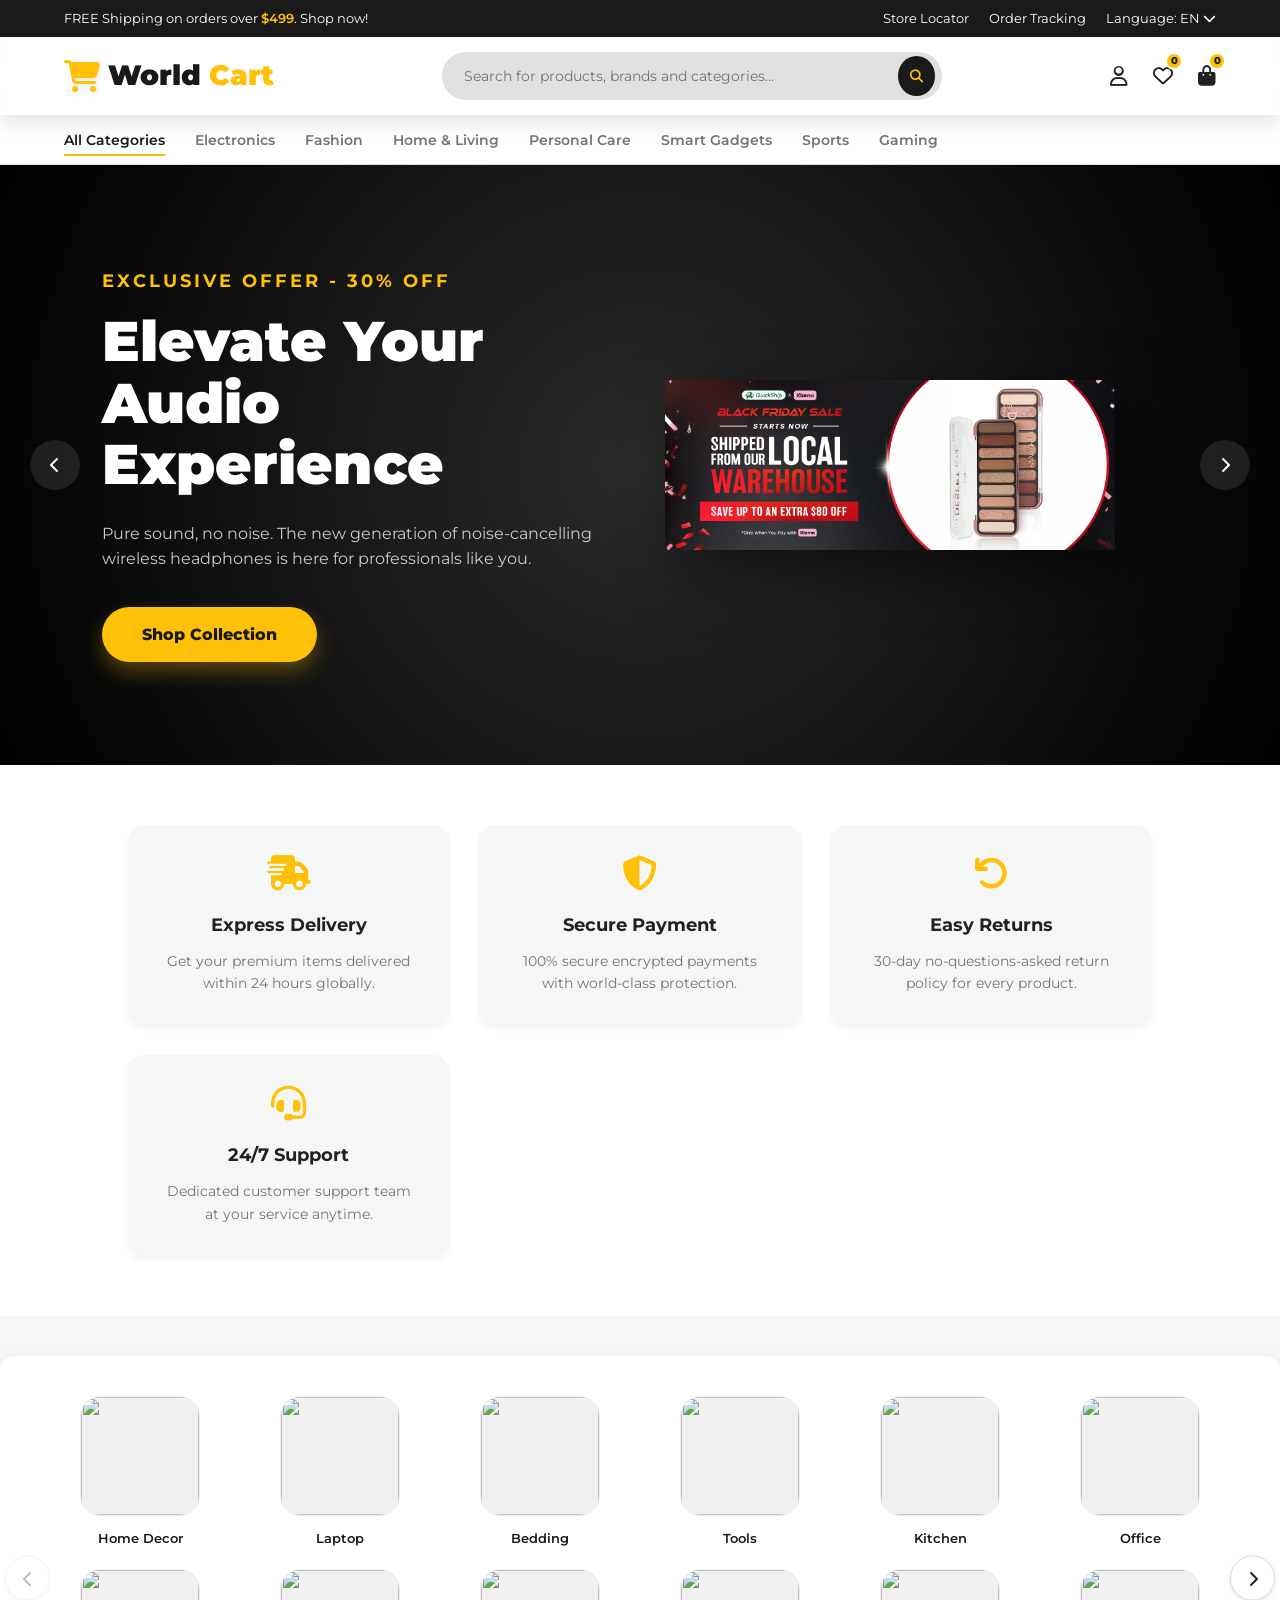
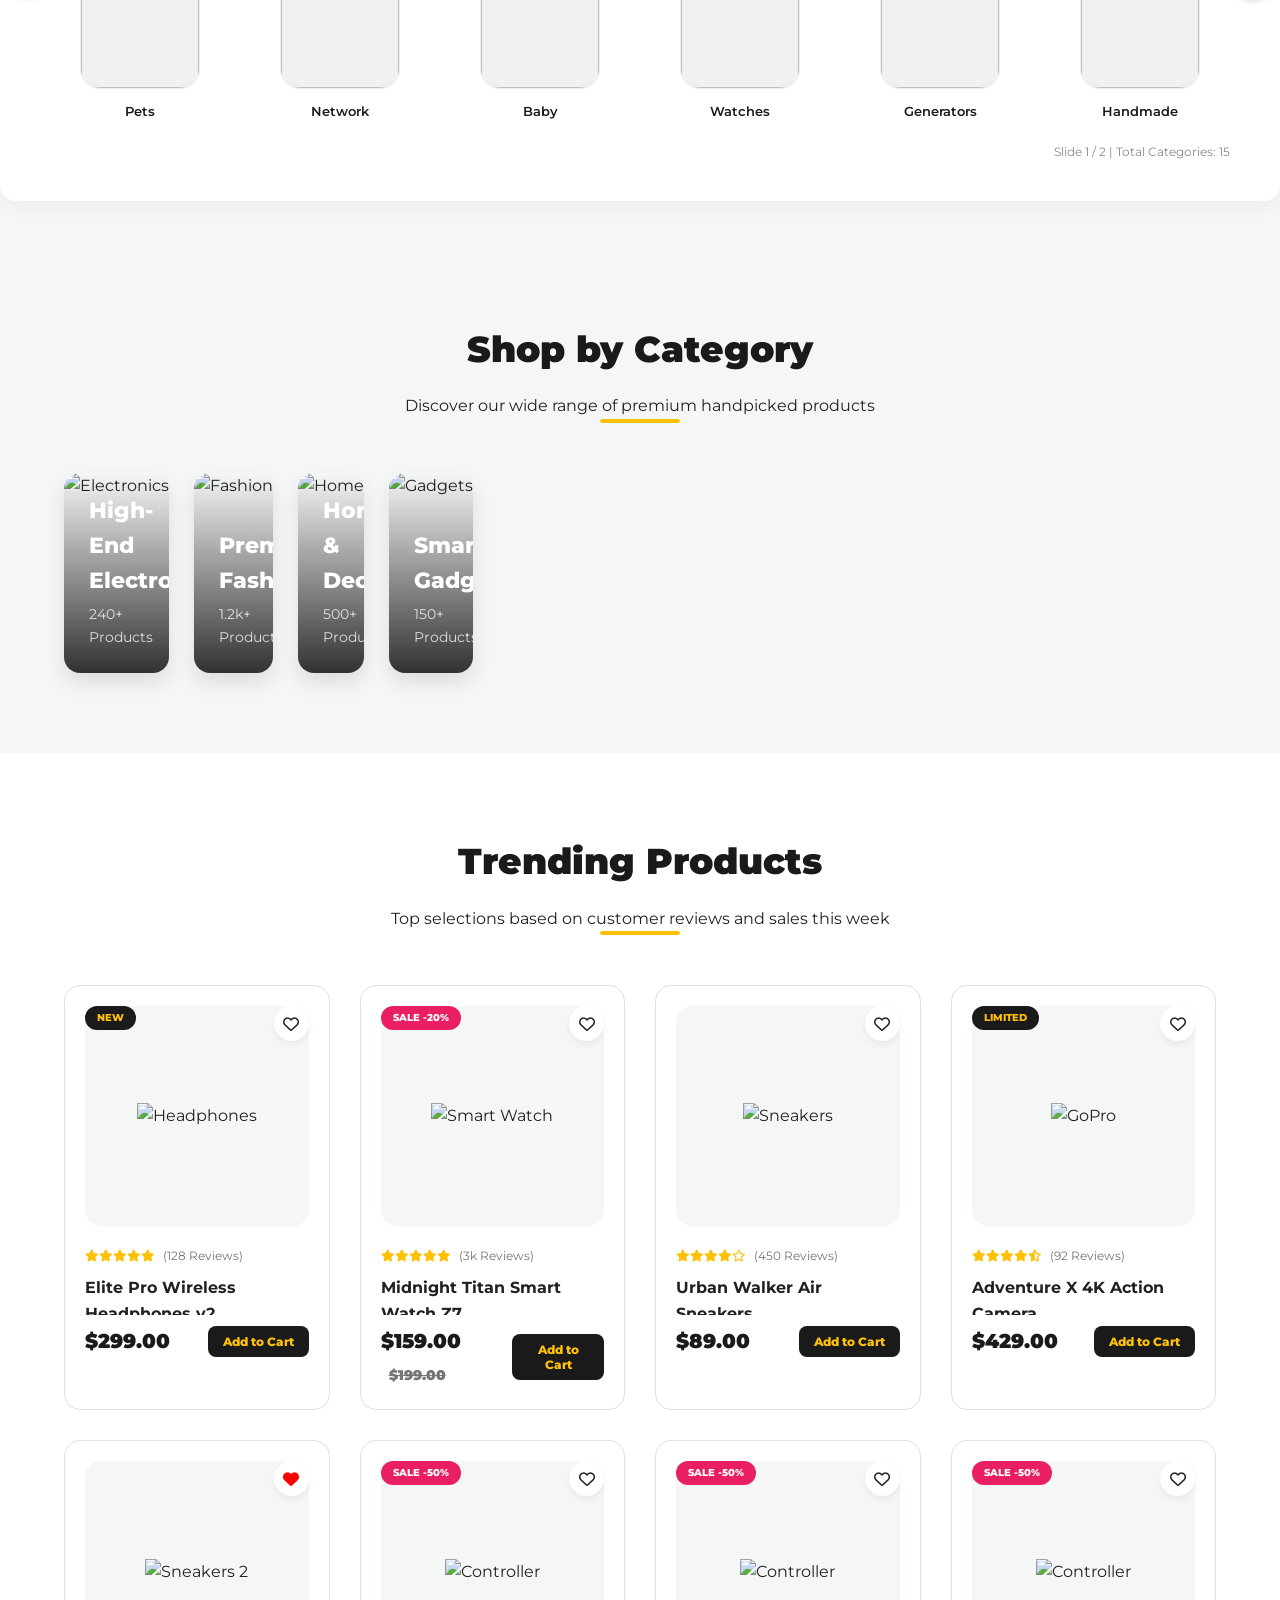
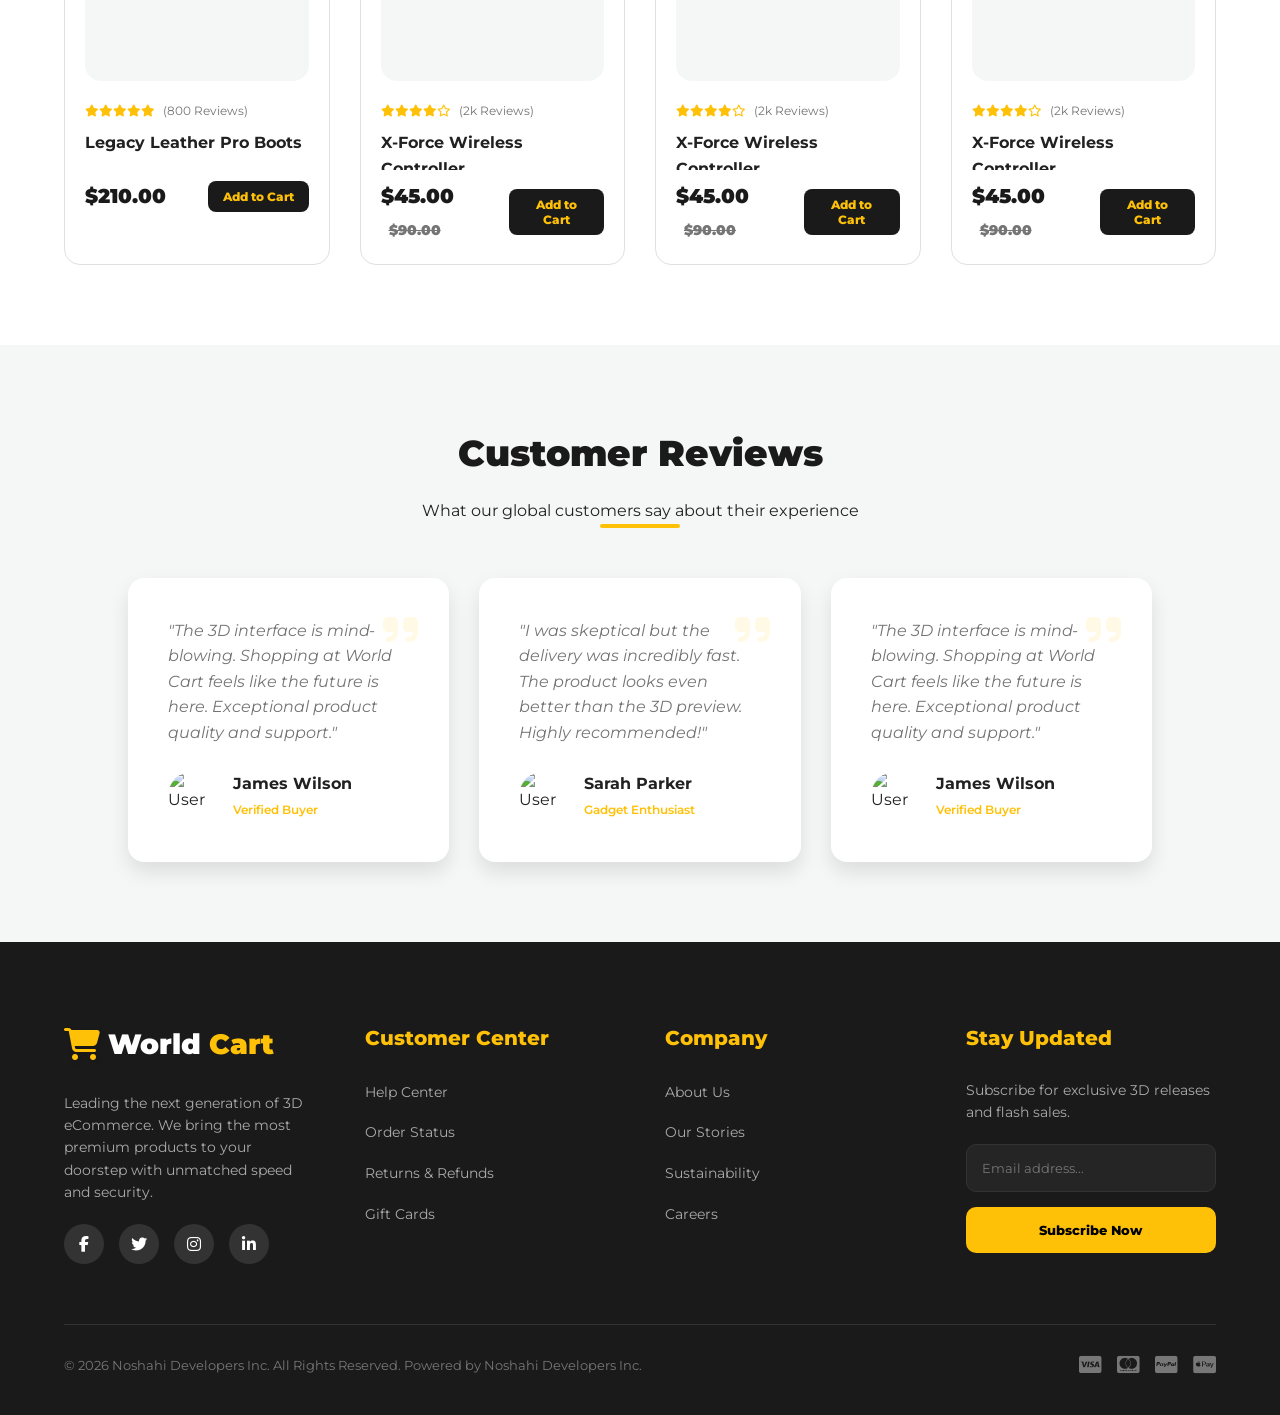
==== commit 4dd33ce6: "updated design / added new feature" ====
--- a/index.html
+++ b/index.html
@@ -961,6 +961,89 @@
                 text-align: center;
             }
         }
+
+
+
+         .slider-container {
+            background-color: #ffffff;
+            width: 100%;
+            max-width: 1400px;
+            margin: 40px auto;
+            padding: 40px 50px;
+            border-radius: 15px;
+            box-shadow: 0 4px 20px rgba(0, 0, 0, 0.05);
+            position: relative;
+            overflow: hidden;
+        }
+
+        .grid-wrapper {
+            overflow: hidden;
+            width: 100%;
+        }
+
+        .category-grid {
+            display: flex;
+            transition: var(--transition-smooth);
+        }
+
+        .slide-group {
+            display: grid;
+            grid-template-columns: repeat(6, 1fr);
+            grid-template-rows: repeat(2, 1fr);
+            gap: 20px;
+            min-width: 100%;
+        }
+
+        .category-card {
+            display: flex;
+            flex-direction: column;
+            align-items: center;
+            text-align: center;
+            cursor: pointer;
+            transition: 0.3s;
+        }
+
+        .category-card:hover { transform: translateY(-5px); }
+
+        .image-wrapper {
+            width: 120px;
+            height: 120px;
+            border-radius: 20px;
+            overflow: hidden;
+            background-color: #f0f0f0;
+            border: 1px solid #eeeeee;
+            margin-bottom: 12px;
+        }
+
+        .image-wrapper img { width: 100%; height: 100%; object-fit: cover; }
+        .category-name { font-size: 13px; font-weight: 600; color: #1a1a1a; }
+
+        .nav-btn {
+            position: absolute;
+            top: 50%;
+            transform: translateY(-50%);
+            width: 45px;
+            height: 45px;
+            background: white;
+            border: 1px solid #ddd;
+            border-radius: 50%;
+            display: flex;
+            justify-content: center;
+            align-items: center;
+            cursor: pointer;
+            z-index: 10;
+            box-shadow: 0 2px 5px rgba(0,0,0,0.1);
+        }
+        .nav-btn.prev { left: 5px; }
+        .nav-btn.next { right: 5px; }
+        .nav-btn.disabled { opacity: 0.3; cursor: not-allowed; pointer-events: none; }
+
+        .slider-footer {
+            margin-top: 20px;
+            text-align: right;
+            font-size: 12px;
+            color: #888;
+        }
     </style>
 </head>
 
@@ -1095,17 +1178,42 @@
             <h3>24/7 Support</h3>
             <p>Dedicated customer support team at your service anytime.</p>
         </div>
-        <div class="feature-card">
-            <i class="fas fa-arrow-rotate-left"></i>
-            <h3>Easy Returns</h3>
-            <p>30-day no-questions-asked return policy for every product.</p>
-        </div>
-        <div class="feature-card">
-            <i class="fas fa-arrow-rotate-left"></i>
-            <h3>Easy Returns</h3>
-            <p>30-day no-questions-asked return policy for every product.</p>
-        </div>
     </section>
+    <div class="slider-container">
+        <div class="nav-btn prev" id="catPrevBtn"><i class="fa-solid fa-chevron-left"></i></div>
+        <div class="nav-btn next" id="catNextBtn"><i class="fa-solid fa-chevron-right"></i></div>
+
+        <div class="grid-wrapper">
+            <div class="category-grid" id="catGrid">
+                
+                <div class="slide-group">
+                    <div class="category-card"><div class="image-wrapper"><img src="https://picsum.photos/200?random=1"></div><span class="category-name">Home Decor</span></div>
+                    <div class="category-card"><div class="image-wrapper"><img src="https://picsum.photos/200?random=2"></div><span class="category-name">Laptop</span></div>
+                    <div class="category-card"><div class="image-wrapper"><img src="https://picsum.photos/200?random=3"></div><span class="category-name">Bedding</span></div>
+                    <div class="category-card"><div class="image-wrapper"><img src="https://picsum.photos/200?random=4"></div><span class="category-name">Tools</span></div>
+                    <div class="category-card"><div class="image-wrapper"><img src="https://picsum.photos/200?random=5"></div><span class="category-name">Kitchen</span></div>
+                    <div class="category-card"><div class="image-wrapper"><img src="https://picsum.photos/200?random=6"></div><span class="category-name">Office</span></div>
+                    <div class="category-card"><div class="image-wrapper"><img src="https://picsum.photos/200?random=7"></div><span class="category-name">Pets</span></div>
+                    <div class="category-card"><div class="image-wrapper"><img src="https://picsum.photos/200?random=8"></div><span class="category-name">Network</span></div>
+                    <div class="category-card"><div class="image-wrapper"><img src="https://picsum.photos/200?random=9"></div><span class="category-name">Baby</span></div>
+                    <div class="category-card"><div class="image-wrapper"><img src="https://picsum.photos/200?random=10"></div><span class="category-name">Watches</span></div>
+                    <div class="category-card"><div class="image-wrapper"><img src="https://picsum.photos/200?random=11"></div><span class="category-name">Generators</span></div>
+                    <div class="category-card"><div class="image-wrapper"><img src="https://picsum.photos/200?random=12"></div><span class="category-name">Handmade</span></div>
+                </div>
+
+                <div class="slide-group">
+                    <div class="category-card"><div class="image-wrapper"><img src="https://picsum.photos/200?random=13"></div><span class="category-name">Fashion</span></div>
+                    <div class="category-card"><div class="image-wrapper"><img src="https://picsum.photos/200?random=14"></div><span class="category-name">Gaming</span></div>
+                    <div class="category-card"><div class="image-wrapper"><img src="https://picsum.photos/200?random=15"></div><span class="category-name">Electronics</span></div>
+                </div>
+
+            </div>
+        </div>
+
+        <div class="slider-footer">
+            <span id="catPaginationText">Slide 1 / 2 | Total Categories: 15</span>
+        </div>
+    </div>
 
     <!-- Categories Section -->
     <section class="categories">
@@ -1295,6 +1403,46 @@
                     </div>
                 </div>
             </div>
+             <div class="product-card">
+                <div class="badge-tag sale">SALE -50%</div>
+                <div class="wishlist-btn"><i class="far fa-heart"></i></div>
+                <div class="product-img-box">
+                    <img src="https://images.unsplash.com/photo-1441986300917-64674bd600d8?q=80&w=1000&auto=format&fit=crop"
+                        alt="Controller">
+                </div>
+                <div class="product-info">
+                    <div class="rating">
+                        <i class="fas fa-star"></i><i class="fas fa-star"></i><i class="fas fa-star"></i><i
+                            class="fas fa-star"></i><i class="far fa-star"></i>
+                        <span>(2k Reviews)</span>
+                    </div>
+                    <h3>X-Force Wireless Controller</h3>
+                    <div class="product-footer">
+                        <div class="price">$45.00 <span class="old-price">$90.00</span></div>
+                        <button class="add-to-cart" onclick="addToCart('X-Force Controller')">Add to Cart</button>
+                    </div>
+                </div>
+            </div>
+             <div class="product-card">
+                <div class="badge-tag sale">SALE -50%</div>
+                <div class="wishlist-btn"><i class="far fa-heart"></i></div>
+                <div class="product-img-box">
+                    <img src="https://images.unsplash.com/photo-1441986300917-64674bd600d8?q=80&w=1000&auto=format&fit=crop"
+                        alt="Controller">
+                </div>
+                <div class="product-info">
+                    <div class="rating">
+                        <i class="fas fa-star"></i><i class="fas fa-star"></i><i class="fas fa-star"></i><i
+                            class="fas fa-star"></i><i class="far fa-star"></i>
+                        <span>(2k Reviews)</span>
+                    </div>
+                    <h3>X-Force Wireless Controller</h3>
+                    <div class="product-footer">
+                        <div class="price">$45.00 <span class="old-price">$90.00</span></div>
+                        <button class="add-to-cart" onclick="addToCart('X-Force Controller')">Add to Cart</button>
+                    </div>
+                </div>
+            </div>
         </div>
     </section>
 
@@ -1325,6 +1473,17 @@
                     <div>
                         <h4>Sarah Parker</h4>
                         <span>Gadget Enthusiast</span>
+                    </div>
+                </div>
+            </div>
+             <div class="testi-card">
+                <p>"The 3D interface is mind-blowing. Shopping at World Cart feels like the future is here. Exceptional
+                    product quality and support."</p>
+                <div class="user-info">
+                    <img src="https://i.pravatar.cc/150?u=1" alt="User">
+                    <div>
+                        <h4>James Wilson</h4>
+                        <span>Verified Buyer</span>
                     </div>
                 </div>
             </div>
@@ -1374,7 +1533,7 @@
         </div>
 
         <div class="footer-bottom">
-            <div>&copy; 2026 World Cart Inc. All Rights Reserved. Powered by AI Excellence.</div>
+            <div>&copy; 2026 Noshahi Developers Inc. All Rights Reserved. Powered by Noshahi Developers Inc.</div>
             <div class="payment-methods">
                 <i class="fab fa-cc-visa"></i>
                 <i class="fab fa-cc-mastercard"></i>
@@ -1482,10 +1641,10 @@
             }, 1000);
         }
 
-        // --- 3D Hover Effect ---
-        const productCards = document.querySelectorAll('.product-card');
-
-        productCards.forEach(card => {
+        // --- 3D Hover Effect for Products and Categories ---
+        const tiltCards = document.querySelectorAll('.product-card, .cat-box');
+
+        tiltCards.forEach(card => {
             card.addEventListener('mousemove', (e) => {
                 const rect = card.getBoundingClientRect();
                 const x = e.clientX - rect.left;
@@ -1494,9 +1653,8 @@
                 const centerX = rect.width / 2;
                 const centerY = rect.height / 2;
 
-                // Sensitivity
-                const rotateX = (y - centerY) / 8;
-                const rotateY = (centerX - x) / 8;
+                const rotateX = (y - centerY) / 10;
+                const rotateY = (centerX - x) / 10;
 
                 card.style.transform = `perspective(1000px) rotateX(${rotateX}deg) rotateY(${rotateY}deg) translateY(-10px)`;
             });
@@ -1526,6 +1684,41 @@
         `;
         document.head.appendChild(style);
 
+
+
+        // --- USER'S ORIGINAL CATEGORY SLIDER REPAINTED ---
+        const catS_grid = document.getElementById('catGrid');
+        const catS_prevBtn = document.getElementById('catPrevBtn');
+        const catS_nextBtn = document.getElementById('catNextBtn');
+        const catS_pagText = document.getElementById('catPaginationText');
+
+        let catS_currentSlide = 0;
+        const catS_totalSlides = document.querySelectorAll('.slide-group').length;
+
+        function updateCatSlider() {
+            const totalCards = document.querySelectorAll('.category-card').length;
+            catS_grid.style.transform = `translateX(-${catS_currentSlide * 100}%)`;
+            catS_pagText.innerText = `Slide ${catS_currentSlide + 1} / ${catS_totalSlides} | Total Categories: ${totalCards}`;
+            catS_prevBtn.classList.toggle('disabled', catS_currentSlide === 0);
+            catS_nextBtn.classList.toggle('disabled', catS_currentSlide === catS_totalSlides - 1);
+        }
+
+        catS_nextBtn.addEventListener('click', () => {
+            if (catS_currentSlide < catS_totalSlides - 1) {
+                catS_currentSlide++;
+                updateCatSlider();
+            }
+        });
+
+        catS_prevBtn.addEventListener('click', () => {
+            if (catS_currentSlide > 0) {
+                catS_currentSlide--;
+                updateCatSlider();
+            }
+        });
+
+        updateCatSlider();
+
     </script>
 </body>
 
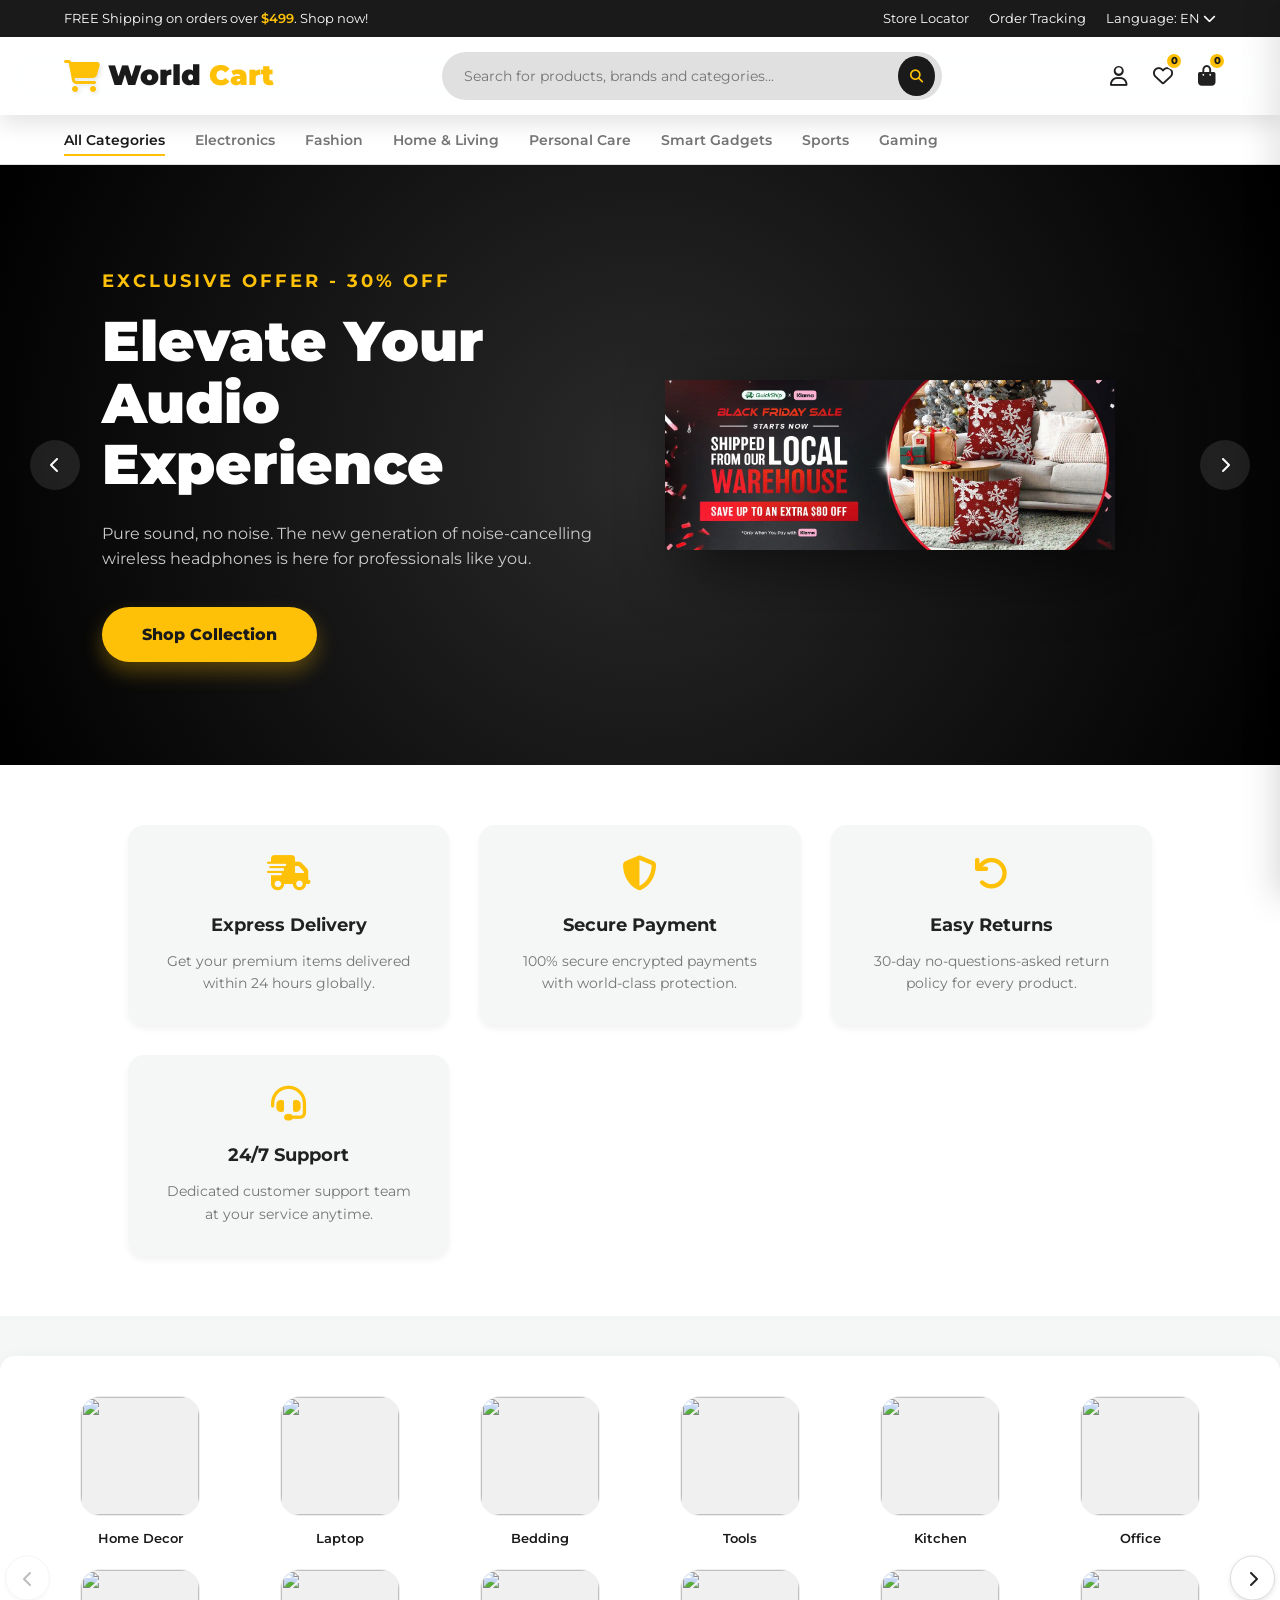
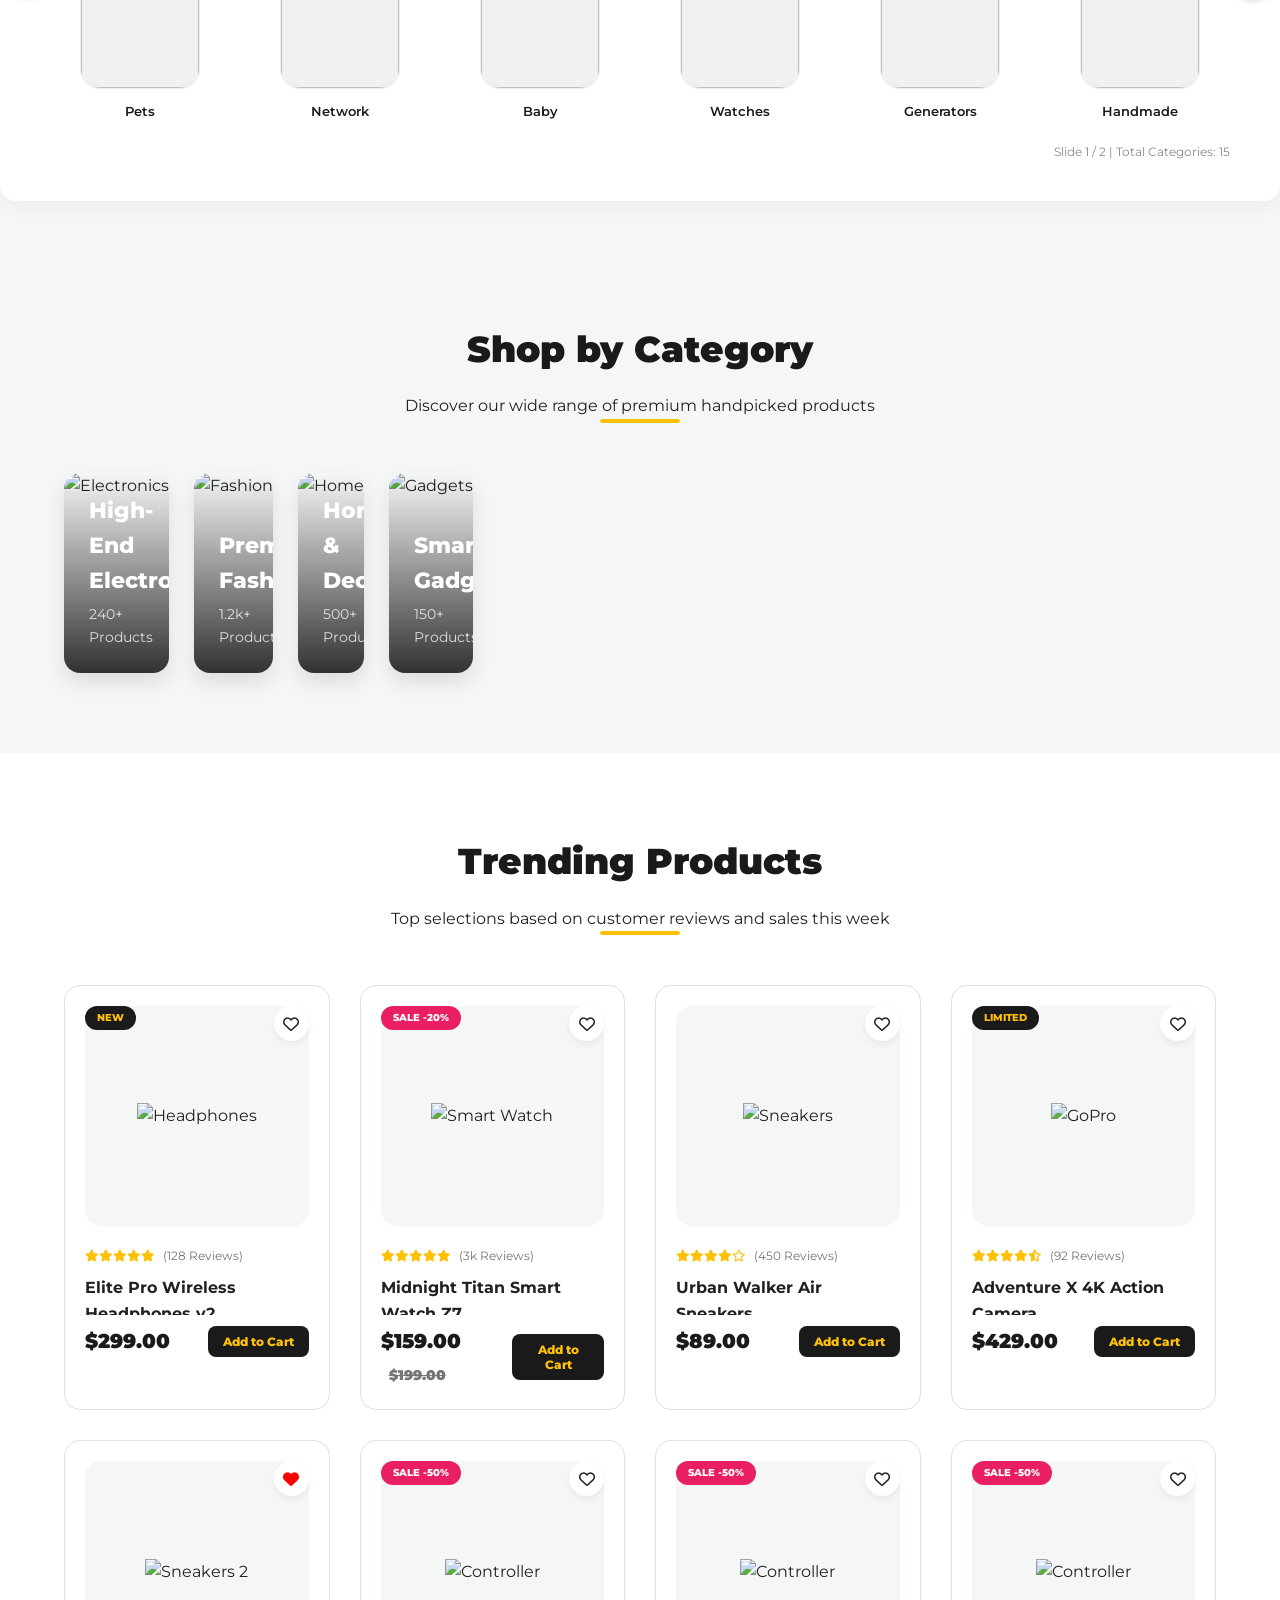
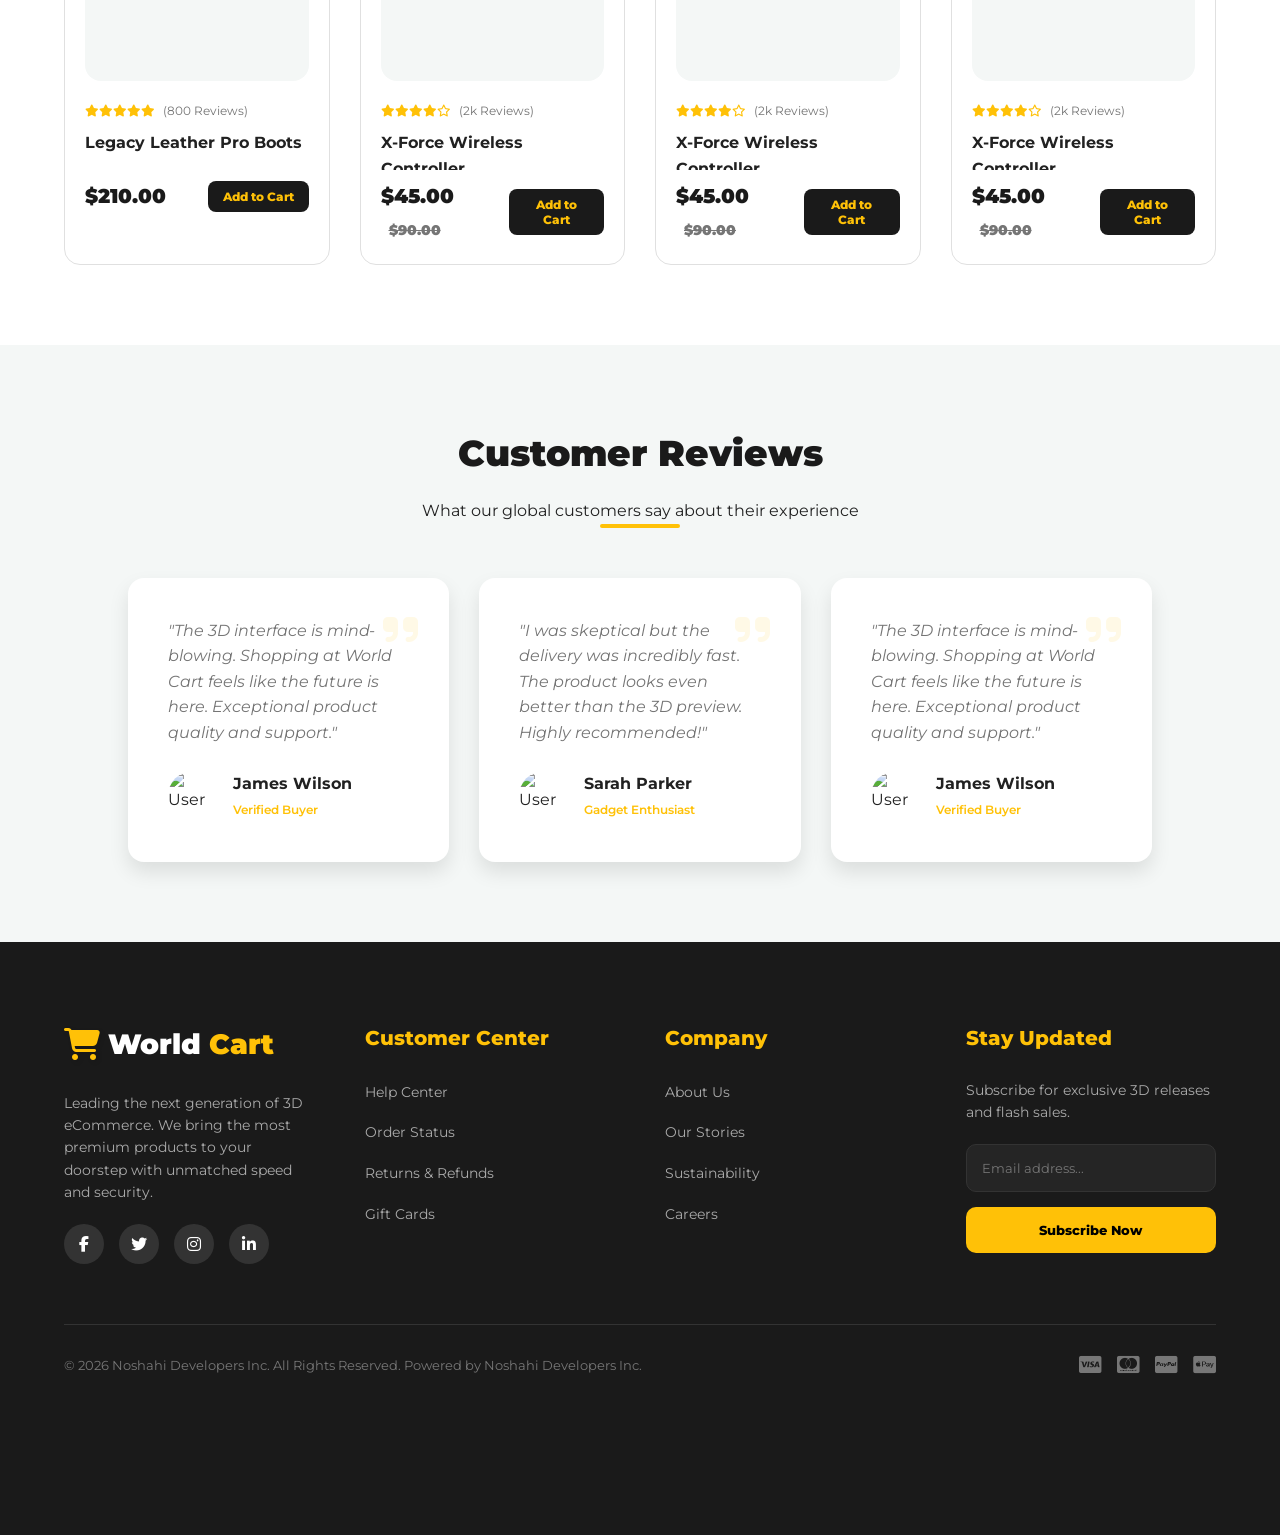
==== commit 4a9eba16: "updated design / added new feature" ====
--- a/index.html
+++ b/index.html
@@ -1043,6 +1043,309 @@
             text-align: right;
             font-size: 12px;
             color: #888;
+        }
+        /* --- CART DRAWER --- */
+        .cart-drawer {
+            position: fixed;
+            top: 0;
+            right: -450px;
+            width: 450px;
+            height: 100%;
+            background: var(--white);
+            box-shadow: -10px 0 30px rgba(0, 0, 0, 0.1);
+            z-index: 2100;
+            transition: var(--transition-smooth);
+            display: flex;
+            flex-direction: column;
+            border-left: 2px solid var(--primary);
+        }
+
+        .cart-drawer.open {
+            right: 0;
+        }
+
+        .cart-drawer-header {
+            padding: 25px;
+            border-bottom: 2px solid var(--gray-light);
+            display: flex;
+            justify-content: space-between;
+            align-items: center;
+            background: var(--black);
+            color: var(--white);
+        }
+
+        .cart-drawer-header h2 {
+            font-size: 20px;
+            font-weight: 800;
+        }
+
+        .cart-drawer-header .close-cart {
+            font-size: 24px;
+            cursor: pointer;
+            color: var(--primary);
+            transition: var(--transition-smooth);
+        }
+
+        .cart-drawer-header .close-cart:hover {
+            transform: rotate(90deg);
+        }
+
+        .cart-items-container {
+            flex: 1;
+            overflow-y: auto;
+            padding: 20px;
+            background: var(--gray-light);
+        }
+
+        .cart-item {
+            background: var(--white);
+            border-radius: 12px;
+            padding: 15px;
+            margin-bottom: 15px;
+            display: flex;
+            gap: 15px;
+            box-shadow: var(--shadow-3d);
+            border: 1px solid transparent;
+            transition: var(--transition-smooth);
+        }
+
+        .cart-item:hover {
+            border-color: var(--primary);
+        }
+
+        .cart-item-img {
+            width: 80px;
+            height: 80px;
+            border-radius: 8px;
+            background: var(--gray-light);
+            object-fit: cover;
+        }
+
+        .cart-item-info {
+            flex: 1;
+        }
+
+        .cart-item-info h4 {
+            font-size: 15px;
+            font-weight: 700;
+            margin-bottom: 5px;
+        }
+
+        .cart-item-info p {
+            font-size: 14px;
+            color: var(--primary);
+            font-weight: 900;
+            margin-bottom: 10px;
+        }
+
+        .qty-controls {
+            display: flex;
+            align-items: center;
+            gap: 12px;
+            background: var(--gray-light);
+            padding: 5px 10px;
+            border-radius: 8px;
+            width: fit-content;
+            box-shadow: var(--shadow-3d-inner);
+        }
+
+        .qty-btn {
+            cursor: pointer;
+            color: var(--black);
+            font-size: 14px;
+            transition: var(--transition-smooth);
+        }
+
+        .qty-btn:hover {
+            color: var(--primary);
+        }
+
+        .cart-drawer-footer {
+            padding: 25px;
+            background: var(--white);
+            border-top: 2px solid var(--primary);
+            box-shadow: 0 -10px 20px rgba(0, 0, 0, 0.05);
+        }
+
+        .cart-summary-row {
+            display: flex;
+            justify-content: space-between;
+            margin-bottom: 10px;
+            font-size: 15px;
+            color: var(--text-muted);
+        }
+
+        .cart-summary-row.total {
+            margin-top: 15px;
+            padding-top: 15px;
+            border-top: 1px solid var(--gray-medium);
+            font-size: 18px;
+            font-weight: 900;
+            color: var(--black);
+        }
+
+        .checkout-btn {
+            width: 100%;
+            padding: 15px;
+            background: var(--black);
+            color: var(--primary);
+            border: none;
+            border-radius: 12px;
+            font-weight: 800;
+            font-size: 16px;
+            margin-top: 20px;
+            cursor: pointer;
+            box-shadow: var(--shadow-md);
+            transition: var(--transition-smooth);
+        }
+
+        .checkout-btn:hover {
+            background: var(--primary);
+            color: var(--black);
+            transform: translateY(-3px);
+            box-shadow: 0 10px 20px rgba(255, 193, 7, 0.3);
+        }
+
+        /* --- PRODUCT MODAL --- */
+        .modal {
+            position: fixed;
+            inset: 0;
+            background: rgba(0, 0, 0, 0.8);
+            backdrop-filter: blur(5px);
+            z-index: 3000;
+            display: none;
+            align-items: center;
+            justify-content: center;
+            padding: 20px;
+        }
+
+        .modal.open {
+            display: flex;
+        }
+
+        .modal-content {
+            background: var(--white);
+            width: 100%;
+            max-width: 900px;
+            border-radius: 24px;
+            display: grid;
+            grid-template-columns: 1fr 1fr;
+            overflow: hidden;
+            box-shadow: var(--shadow-lg);
+            position: relative;
+            animation: modalScale 0.4s cubic-bezier(0.175, 0.885, 0.32, 1.275);
+        }
+
+        @keyframes modalScale {
+            from { transform: scale(0.8); opacity: 0; }
+            to { transform: scale(1); opacity: 1; }
+        }
+
+        .modal-close {
+            position: absolute;
+            top: 20px;
+            right: 20px;
+            font-size: 24px;
+            cursor: pointer;
+            color: var(--black);
+            z-index: 10;
+        }
+
+        .modal-img {
+            background: var(--gray-light);
+            display: flex;
+            align-items: center;
+            justify-content: center;
+            padding: 40px;
+        }
+
+        .modal-img img {
+            max-width: 100%;
+            filter: drop-shadow(10px 10px 20px rgba(0,0,0,0.1));
+        }
+
+        .modal-info {
+            padding: 40px;
+            display: flex;
+            flex-direction: column;
+            gap: 20px;
+        }
+
+        .modal-info h2 {
+            font-size: 28px;
+            font-weight: 900;
+            color: var(--black);
+        }
+
+        .modal-price {
+            font-size: 24px;
+            font-weight: 800;
+            color: var(--primary);
+        }
+
+        .modal-description {
+            color: var(--text-muted);
+            font-size: 15px;
+            line-height: 1.8;
+        }
+
+        .modal-actions {
+            margin-top: 10px;
+        }
+
+        /* --- PAYMENT SECTION IN CART --- */
+        .payment-section {
+            display: none;
+            padding-top: 20px;
+            animation: fadeIn 0.4s forwards;
+        }
+
+        .payment-section.active {
+            display: block;
+        }
+
+        .payment-option {
+            background: var(--gray-light);
+            padding: 15px;
+            border-radius: 12px;
+            display: flex;
+            align-items: center;
+            gap: 15px;
+            margin-bottom: 10px;
+            cursor: pointer;
+            border: 2px solid transparent;
+            transition: var(--transition-smooth);
+            box-shadow: var(--shadow-3d-inner);
+        }
+
+        .payment-option.selected {
+            border-color: var(--primary);
+            background: var(--white);
+            box-shadow: var(--shadow-3d);
+        }
+
+        .overlay {
+            position: fixed;
+            inset: 0;
+            background: rgba(0,0,0,0.5);
+            z-index: 2050;
+            display: none;
+        }
+
+        .overlay.active {
+            display: block;
+        }
+
+        @media (max-width: 768px) {
+            .cart-drawer {
+                width: 100%;
+                right: -100%;
+            }
+            .modal-content {
+                grid-template-columns: 1fr;
+                max-height: 90vh;
+                overflow-y: auto;
+            }
         }
     </style>
 </head>
@@ -1541,7 +1844,93 @@
                 <i class="fab fa-cc-apple-pay"></i>
             </div>
         </div>
-    </footer>
+    <!-- Overlay -->
+    <div class="overlay" id="mainOverlay" onclick="toggleCart()"></div>
+
+    <!-- Cart Drawer -->
+    <aside class="cart-drawer" id="cartDrawer">
+        <div class="cart-drawer-header">
+            <h2>Your Shopping Bag</h2>
+            <i class="fas fa-times close-cart" onclick="toggleCart()"></i>
+        </div>
+        
+        <div class="cart-items-container" id="cartItems">
+            <!-- Items injected here -->
+            <div style="text-align: center; margin-top: 50px; color: var(--text-muted);">
+                <i class="fas fa-shopping-basket" style="font-size: 48px; margin-bottom: 20px; display: block;"></i>
+                <p>Your bag is empty. Start shopping!</p>
+            </div>
+        </div>
+
+        <div class="cart-drawer-footer">
+            <div id="cartSummary">
+                <div class="cart-summary-row">
+                    <span>Subtotal</span>
+                    <span id="drawerSubtotal">$0.00</span>
+                </div>
+                <div class="cart-summary-row">
+                    <span>Shipping</span>
+                    <span id="drawerShipping">$0.00</span>
+                </div>
+                <div class="cart-summary-row total">
+                    <span>Total Amount</span>
+                    <span id="drawerTotal">$0.00</span>
+                </div>
+            </div>
+
+            <!-- Payment Methods Section (Hidden until Checkout clicked) -->
+            <div class="payment-section" id="paymentSection">
+                <h4 style="margin-bottom: 15px;">Select Payment Method</h4>
+                <div class="payment-option selected" onclick="selectPaymentOption(this)">
+                    <i class="fas fa-credit-card"></i>
+                    <span>Credit / Debit Card</span>
+                </div>
+                <div class="payment-option" onclick="selectPaymentOption(this)">
+                    <i class="fas fa-wallet"></i>
+                    <span>JazzCash / EasyPaisa</span>
+                </div>
+                <div class="payment-option" onclick="selectPaymentOption(this)">
+                    <i class="fas fa-money-bill-wave"></i>
+                    <span>Cash on Delivery</span>
+                </div>
+            </div>
+
+            <button class="checkout-btn" id="mainActionBtn" onclick="handleMainAction()">
+                Proceed to Checkout
+            </button>
+        </div>
+    </aside>
+
+    <!-- Product Detail Modal -->
+    <div class="modal" id="productModal">
+        <div class="modal-content">
+            <i class="fas fa-times modal-close" onclick="closeProductModal()"></i>
+            <div class="modal-img">
+                <img id="modalImg" src="product.png" alt="Product">
+            </div>
+            <div class="modal-info">
+                <div class="badge-tag">BEST SELLER</div>
+                <h2 id="modalTitle">Elite Pro Headphones</h2>
+                <div class="rating">
+                    <i class="fas fa-star"></i><i class="fas fa-star"></i><i class="fas fa-star"></i><i class="fas fa-star"></i><i class="fas fa-star"></i>
+                    <span>(128 Reviews)</span>
+                </div>
+                <div class="modal-price" id="modalPrice">$299.00</div>
+                <p class="modal-description">
+                    Experience the future of premium audio with our latest 3D spatial sound technology. 
+                    Crafted for comfort and tuned for perfection, these headphones deliver an unmatched 
+                    listening experience for professionals and enthusiasts alike.
+                </p>
+                <div class="modal-actions">
+                    <button class="btn-slide" style="border:none; cursor:pointer;" onclick="addItemFromModal()">
+                        Add to Bag - <span id="btnPrice">$299.00</span>
+                    </button>
+                </div>
+            </div>
+        </div>
+    </div>
+
+    <footer>
 
     <!-- JavaScript Logic -->
     <script>
@@ -1615,31 +2004,181 @@
         });
 
         // --- Cart Logic ---
-        let cartItems = 0;
+        let cart = [];
         const cartCountEl = document.getElementById('cartCount');
-
-        function addToCart(name) {
-            cartItems++;
-            cartCountEl.textContent = cartItems;
-
-            // Show Notification
+        const cartDrawer = document.getElementById('cartDrawer');
+        const mainOverlay = document.getElementById('mainOverlay');
+        const cartItemsContainer = document.getElementById('cartItems');
+        const drawerSubtotal = document.getElementById('drawerSubtotal');
+        const drawerTotal = document.getElementById('drawerTotal');
+        const mainActionBtn = document.getElementById('mainActionBtn');
+        const paymentSection = document.getElementById('paymentSection');
+        const cartSummary = document.getElementById('cartSummary');
+
+        function toggleCart() {
+            cartDrawer.classList.toggle('open');
+            mainOverlay.classList.toggle('active');
+            
+            // Revert state if closing
+            if (!cartDrawer.classList.contains('open')) {
+                resetCheckoutState();
+            }
+        }
+
+        function addToCart(name, price, img) {
+            const existingItem = cart.find(item => item.name === name);
+            if (existingItem) {
+                existingItem.qty++;
+            } else {
+                cart.push({ name, price: parseFloat(price.replace('$', '')), qty: 1, img: img || 'banner4.webp' });
+            }
+            
+            updateCartUI();
+            showNotification(`${name} added to cart!`);
+        }
+
+        function updateCartUI() {
+            // Update Icon Badge
+            const totalQty = cart.reduce((sum, item) => sum + item.qty, 0);
+            cartCountEl.textContent = totalQty;
+
+            // Populate Drawer Items
+            if (cart.length === 0) {
+                cartItemsContainer.innerHTML = `
+                    <div style="text-align: center; margin-top: 50px; color: var(--text-muted);">
+                        <i class="fas fa-shopping-basket" style="font-size: 48px; margin-bottom: 20px; display: block;"></i>
+                        <p>Your bag is empty. Start shopping!</p>
+                    </div>`;
+            } else {
+                cartItemsContainer.innerHTML = cart.map((item, index) => `
+                    <div class="cart-item">
+                        <img src="${item.img}" alt="${item.name}" class="cart-item-img">
+                        <div class="cart-item-info">
+                            <h4>${item.name}</h4>
+                            <p>$${(item.price * item.qty).toFixed(2)}</p>
+                            <div class="qty-controls">
+                                <i class="fas fa-minus qty-btn" onclick="changeQty(${index}, -1)"></i>
+                                <span style="font-weight:700">${item.qty}</span>
+                                <i class="fas fa-plus qty-btn" onclick="changeQty(${index}, 1)"></i>
+                            </div>
+                        </div>
+                        <i class="fas fa-trash" style="color:#ff6b6b; cursor:pointer;" onclick="removeItem(${index})"></i>
+                    </div>
+                `).join('');
+            }
+
+            // Update Summaries
+            const subtotal = cart.reduce((sum, item) => sum + (item.price * item.qty), 0);
+            drawerSubtotal.textContent = `$${subtotal.toFixed(2)}`;
+            drawerTotal.textContent = `$${subtotal.toFixed(2)}`;
+        }
+
+        function changeQty(index, delta) {
+            cart[index].qty += delta;
+            if (cart[index].qty < 1) {
+                cart.splice(index, 1);
+            }
+            updateCartUI();
+        }
+
+        function removeItem(index) {
+            cart.splice(index, 1);
+            updateCartUI();
+        }
+
+        function showNotification(msg) {
             const noti = document.getElementById('notification');
             const notiMsg = document.getElementById('noti-msg');
-            notiMsg.textContent = `${name} added to cart!`;
+            notiMsg.textContent = msg;
             noti.classList.add('show-noti');
-
-            setTimeout(() => {
-                noti.classList.remove('show-noti');
-            }, 3000);
-
-            // Button Anim
-            event.target.textContent = "Added ✓";
-            event.target.style.background = "#2ecc71";
-            setTimeout(() => {
-                event.target.textContent = "Add to Cart";
-                event.target.style.background = "#1a1a1a";
-            }, 1000);
-        }
+            setTimeout(() => noti.classList.remove('show-noti'), 3000);
+        }
+
+        // --- Checkout Flow Logic ---
+        let isCheckoutMode = false;
+
+        function handleMainAction() {
+            if (cart.length === 0) return;
+
+            if (!isCheckoutMode) {
+                // Enter Checkout Mode
+                isCheckoutMode = true;
+                paymentSection.classList.add('active');
+                cartItemsContainer.style.display = 'none';
+                mainActionBtn.textContent = "Confirm Order";
+                mainActionBtn.style.background = "#FFC107";
+                mainActionBtn.style.color = "#1A1A1A";
+            } else {
+                // Confirm Order
+                mainActionBtn.textContent = "Processing...";
+                mainActionBtn.disabled = true;
+                setTimeout(() => {
+                    alert("Order Confirmed! Thank you for shopping with World Cart.");
+                    cart = [];
+                    updateCartUI();
+                    toggleCart();
+                    mainActionBtn.disabled = false;
+                }, 1500);
+            }
+        }
+
+        function resetCheckoutState() {
+            isCheckoutMode = false;
+            paymentSection.classList.remove('active');
+            cartItemsContainer.style.display = 'block';
+            mainActionBtn.textContent = "Proceed to Checkout";
+            mainActionBtn.style.background = "#1A1A1A";
+            mainActionBtn.style.color = "#FFC107";
+        }
+
+        function selectPaymentOption(el) {
+            document.querySelectorAll('.payment-option').forEach(opt => opt.classList.remove('selected'));
+            el.classList.add('selected');
+        }
+
+        // --- Product Modal Logic ---
+        const pModal = document.getElementById('productModal');
+        let currentModalProduct = {};
+
+        function openProductModal(name, price, img) {
+            document.getElementById('modalTitle').textContent = name;
+            document.getElementById('modalPrice').textContent = price;
+            document.getElementById('modalImg').src = img || 'banner4.webp';
+            document.getElementById('btnPrice').textContent = price;
+            currentModalProduct = { name, price, img };
+            pModal.classList.add('open');
+        }
+
+        function closeProductModal() {
+            pModal.classList.remove('open');
+        }
+
+        function addItemFromModal() {
+            addToCart(currentModalProduct.name, currentModalProduct.price, currentModalProduct.img);
+            closeProductModal();
+        }
+
+        // --- Link Product Cards to Modal ---
+        document.querySelectorAll('.product-card').forEach(card => {
+            const title = card.querySelector('h3').textContent;
+            const price = card.querySelector('.price').childNodes[0].textContent.trim();
+            const img = card.querySelector('.product-img-box img').src;
+            
+            // Add click listener to Eye icon
+            const eyeBtn = card.querySelector('.fa-eye');
+            if (eyeBtn) {
+                eyeBtn.parentElement.onclick = (e) => {
+                    e.stopPropagation();
+                    openProductModal(title, price, img);
+                };
+            }
+            
+            // Also link the main Add to Cart button to my new logic
+            const addBtn = card.querySelector('.add-to-cart');
+            if (addBtn) {
+                addBtn.onclick = () => addToCart(title, price, img);
+            }
+        });
 
         // --- 3D Hover Effect for Products and Categories ---
         const tiltCards = document.querySelectorAll('.product-card, .cat-box');
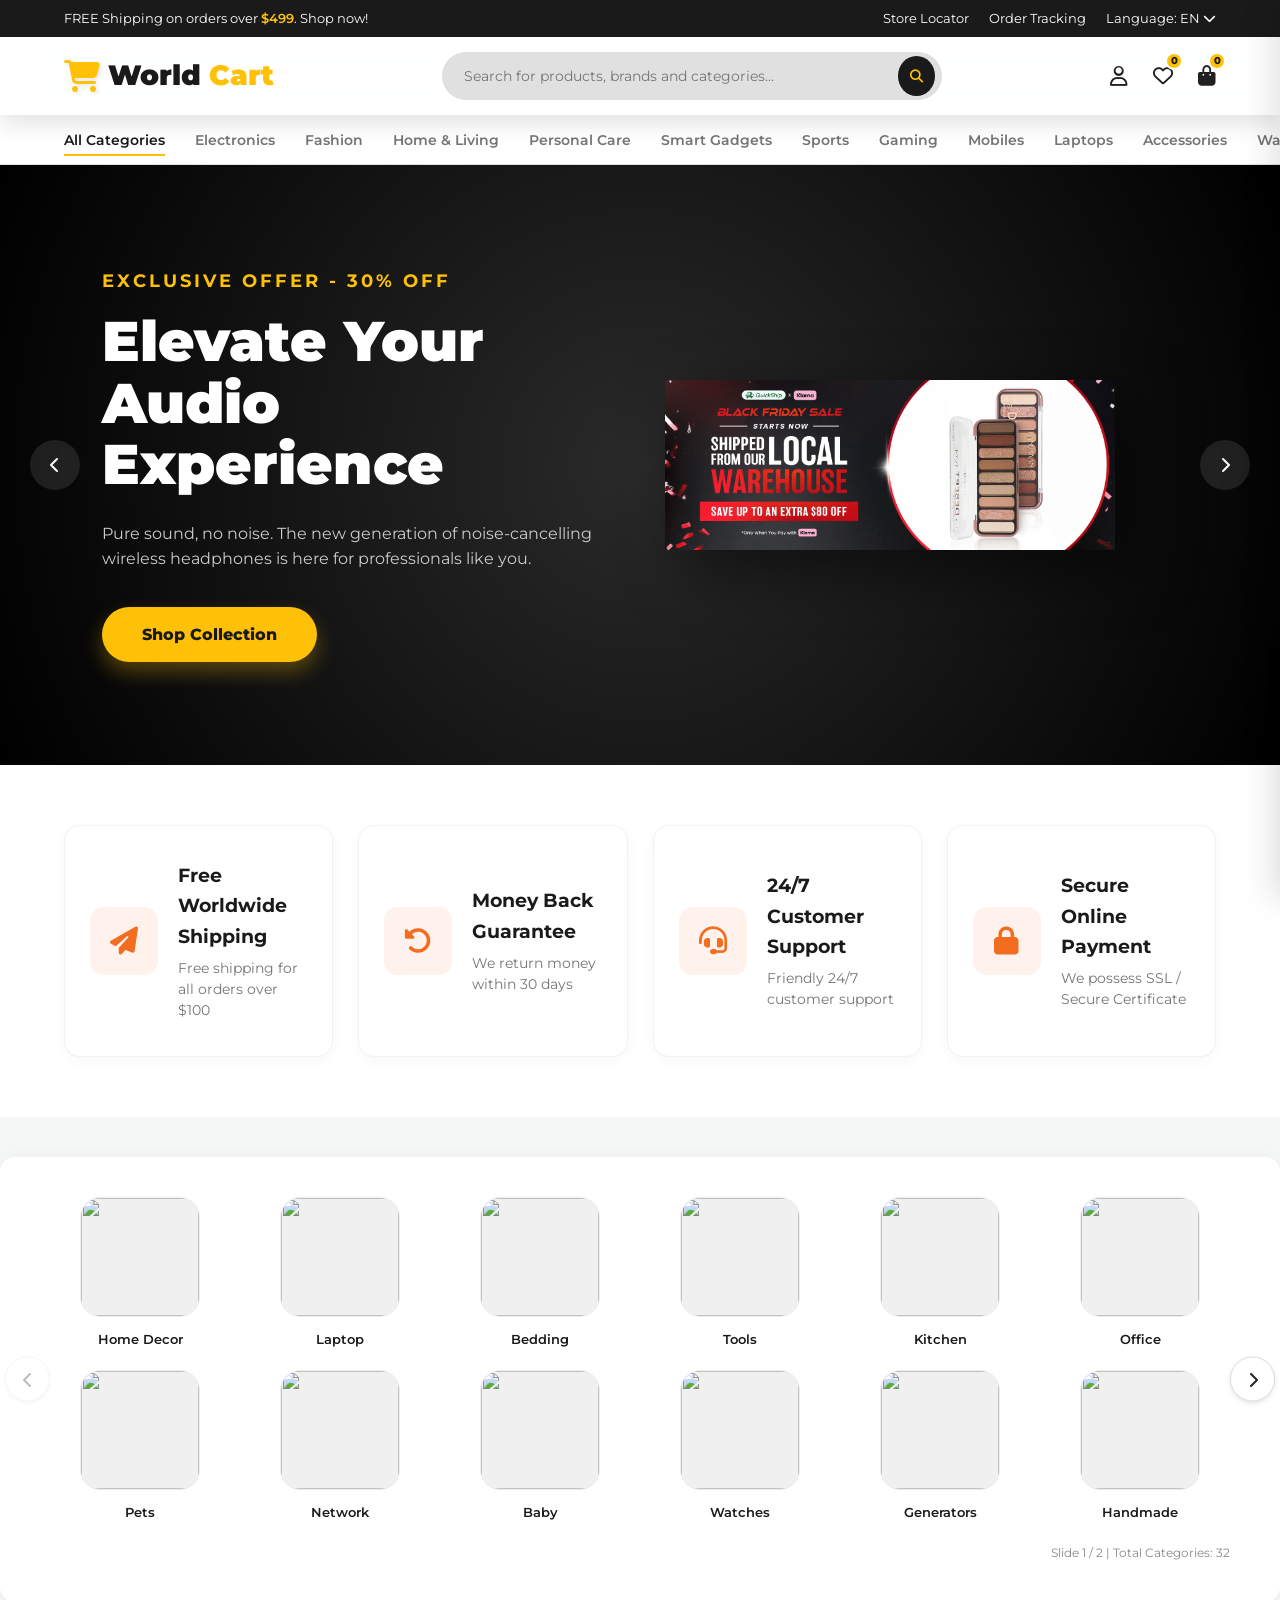
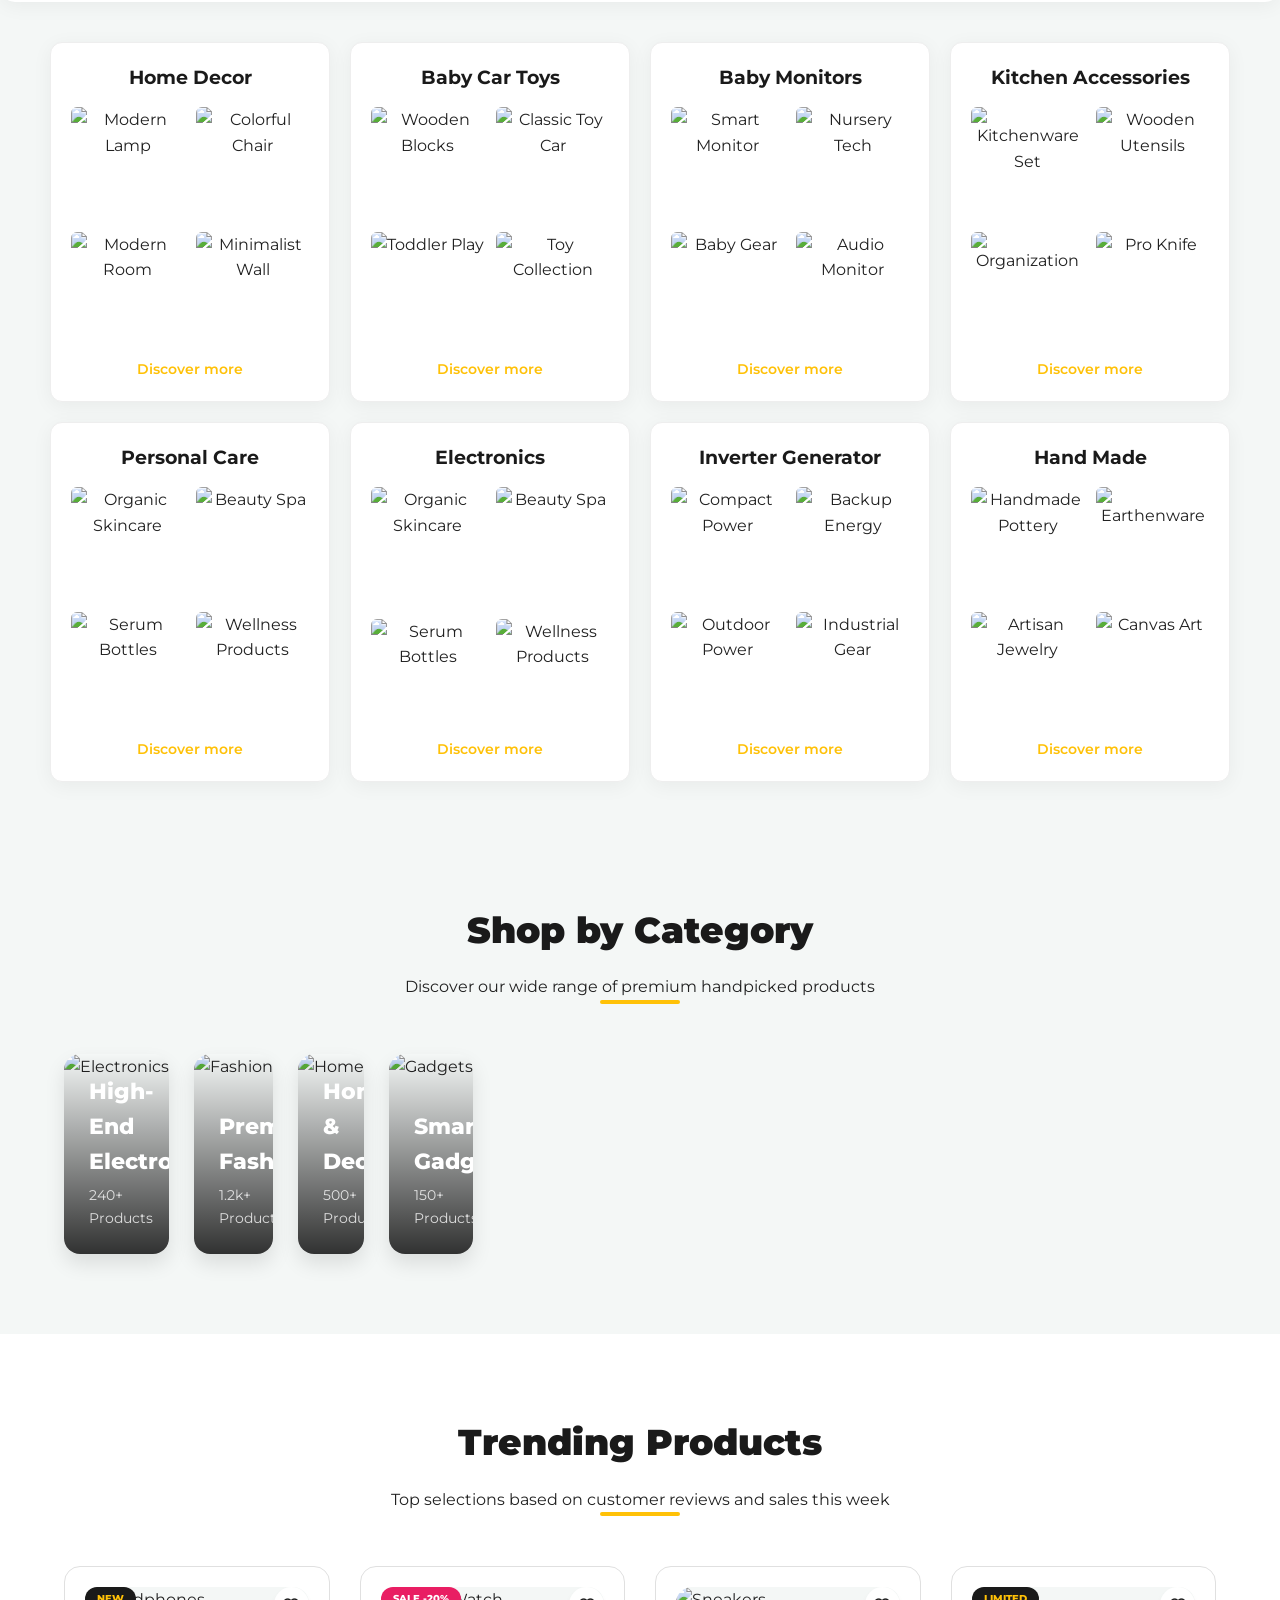
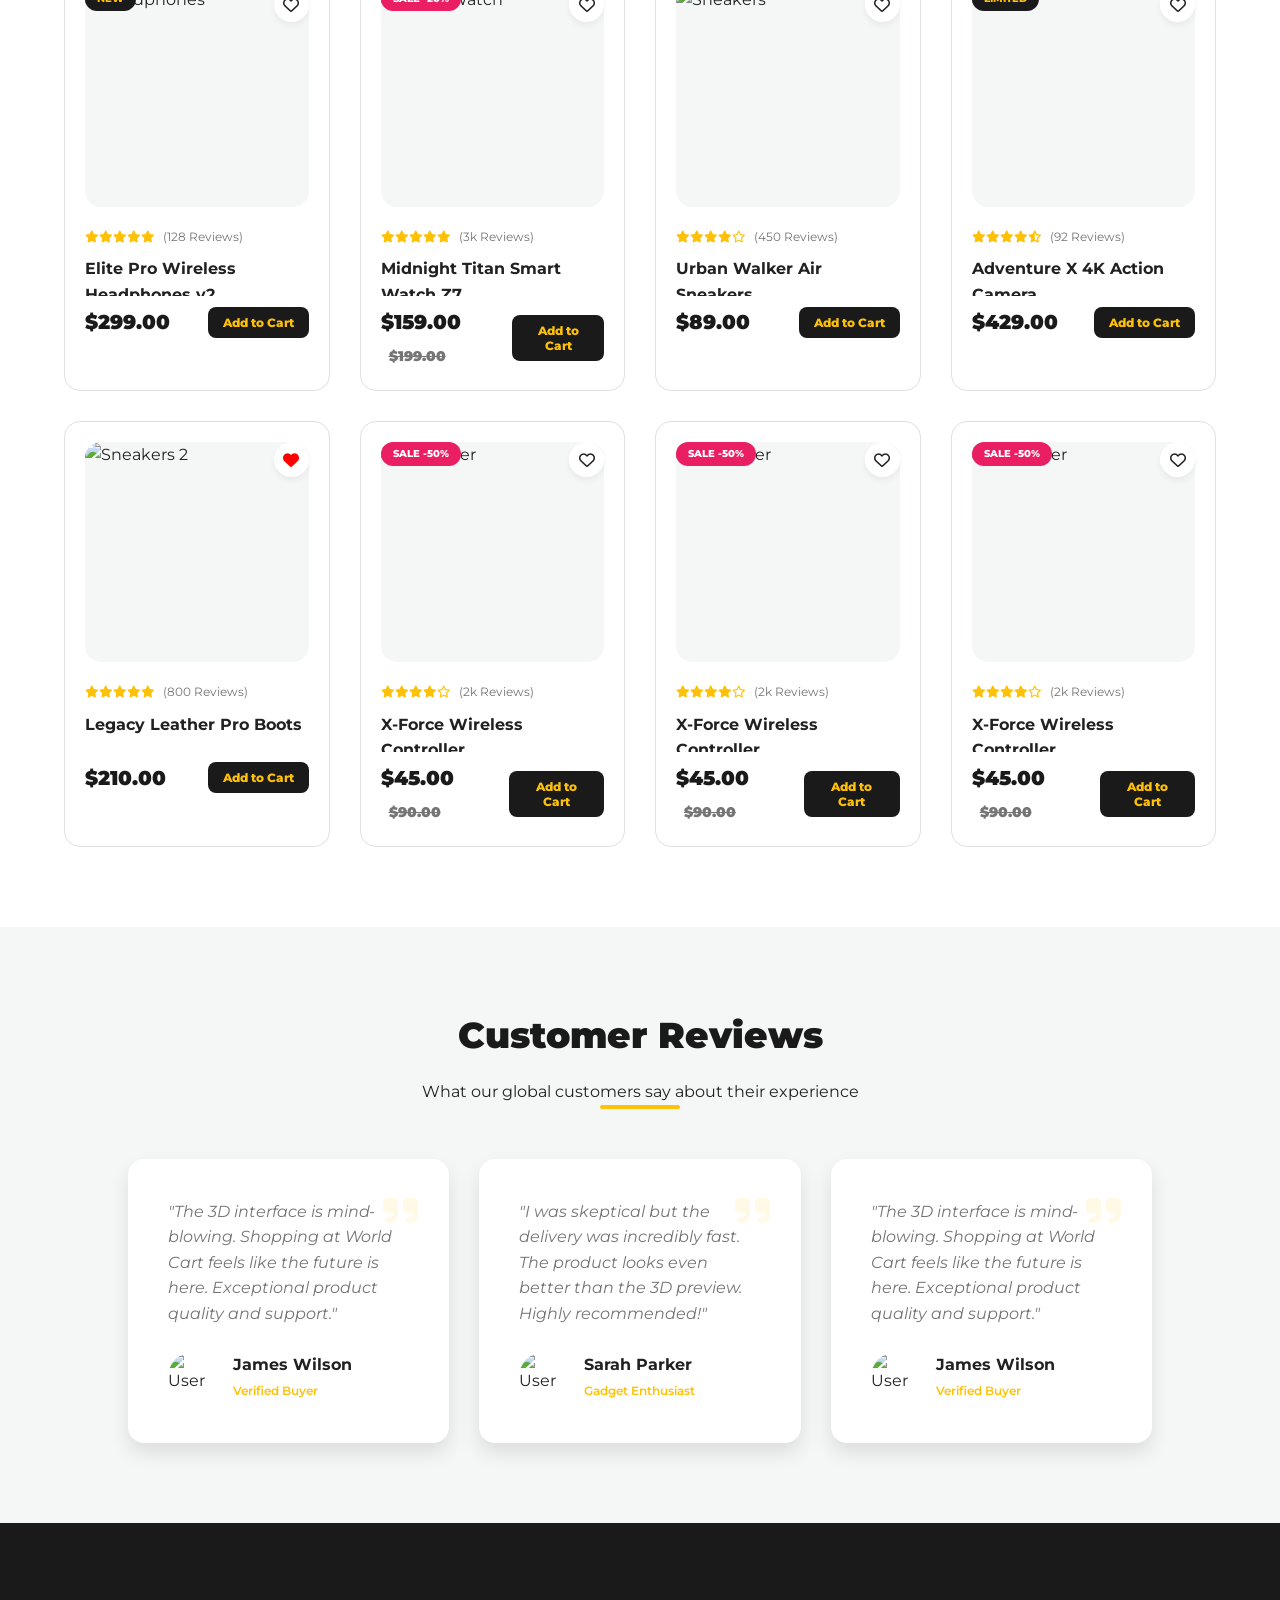
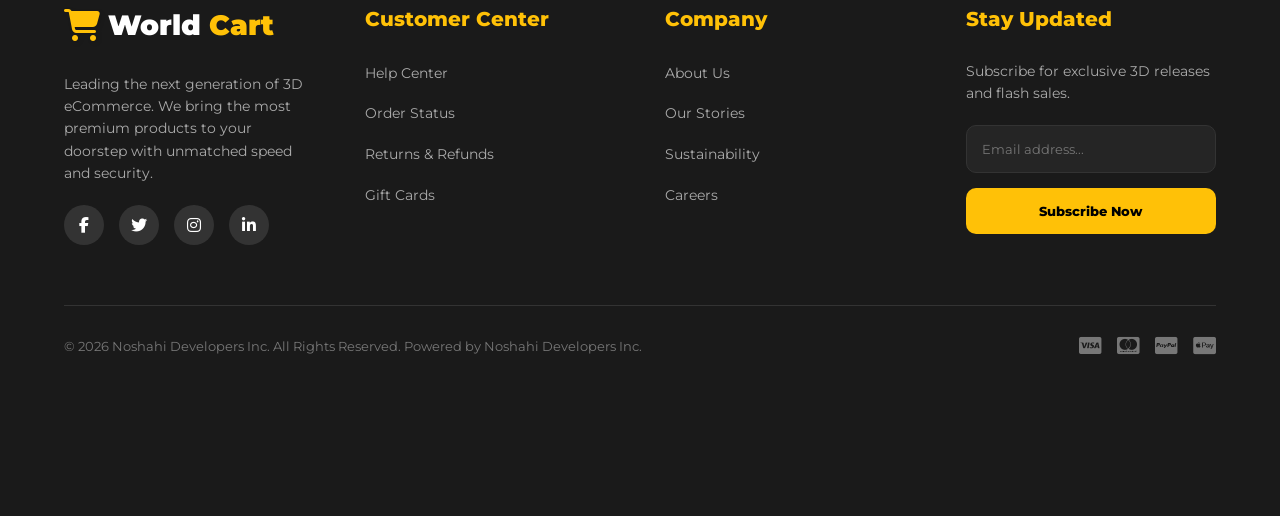
==== commit 4a2927fd: "Update index.html update code" ====
--- a/index.html
+++ b/index.html
@@ -420,46 +420,88 @@
         }
 
         /* --- FEATURES SECTION --- */
-        .features {
-            padding: 60px 10%;
+        .features-container {
             display: grid;
-            grid-template-columns: repeat(auto-fit, minmax(250px, 1fr));
-            gap: 30px;
+            grid-template-columns: repeat(4, 1fr);
+            gap: 25px;
+            width: 100%;
+            padding: 60px 5%;
             background: var(--white);
         }
 
         .feature-card {
-            background: var(--gray-light);
-            padding: 30px;
-            border-radius: var(--radius-main);
-            text-align: center;
-            transition: var(--transition-smooth);
-            border: 1px solid transparent;
-            box-shadow: var(--shadow-sm);
+            background: #ffffff;
+            border-radius: 16px;
+            padding: 35px 25px;
+            display: flex;
+            align-items: center;
+            gap: 20px;
+            box-shadow: 0 4px 15px rgba(0, 0, 0, 0.03);
+            border: 1px solid rgba(0, 0, 0, 0.05);
+            transition: all 0.4s cubic-bezier(0.165, 0.84, 0.44, 1);
+            cursor: pointer;
         }
 
         .feature-card:hover {
-            transform: translateY(-10px);
+            transform: translateY(-8px);
+            box-shadow: 0 15px 35px rgba(0, 0, 0, 0.08);
             border-color: var(--primary);
-            box-shadow: var(--shadow-md);
-        }
-
-        .feature-card i {
-            font-size: 35px;
-            color: var(--primary);
-            margin-bottom: 20px;
-            display: block;
-        }
-
-        .feature-card h3 {
-            font-size: 18px;
+        }
+
+        .icon-box {
+            min-width: 68px;
+            height: 68px;
+            background-color: #fff1eb;
+            border-radius: 14px;
+            display: flex;
+            justify-content: center;
+            align-items: center;
+            transition: all 0.3s ease;
+        }
+
+        .icon-box i {
+            color: #f36d21;
+            font-size: 28px;
+        }
+
+        .feature-card:hover .icon-box {
+            background-color: #f36d21;
+        }
+
+        .feature-card:hover .icon-box i {
+            color: #fff;
+        }
+
+        .content {
+            display: flex;
+            flex-direction: column;
+            gap: 6px;
+        }
+
+        .content h3 {
+            font-size: 19px;
             font-weight: 700;
-            margin-bottom: 10px;
-        }
-
-        .feature-card p {
+            color: var(--black);
+            margin: 0;
+        }
+
+        .content p {
             font-size: 14px;
             color: var(--text-muted);
+            line-height: 1.5;
+            margin: 0;
+        }
+
+        @media (max-width: 1100px) {
+            .features-container {
+                grid-template-columns: repeat(2, 1fr);
+            }
+        }
+
+        @media (max-width: 600px) {
+            .features-container {
+                grid-template-columns: 1fr;
+            }
         }
 
         /* --- CATEGORIES SECTION --- */
@@ -501,9 +543,12 @@
             position: relative;
             cursor: pointer;
             box-shadow: var(--shadow-md);
+            padding: 0;
+            display: flex;
         }
 
         .cat-card img {
+            display: block;
             width: 100%;
             height: 100%;
             object-fit: cover;
@@ -612,9 +657,6 @@
         .product-img-box {
             width: 100%;
             height: 220px;
-            display: flex;
-            align-items: center;
-            justify-content: center;
             margin-bottom: 20px;
             background: var(--gray-light);
             border-radius: var(--radius-main);
@@ -623,8 +665,10 @@
         }
 
         .product-img-box img {
-            max-width: 80%;
-            max-height: 80%;
+            display: block;
+            width: 100%;
+            height: 100%;
+            object-fit: cover;
             transition: var(--transition-smooth);
         }
 
@@ -1408,6 +1452,21 @@
             <li><a href="#">Smart Gadgets</a></li>
             <li><a href="#">Sports</a></li>
             <li><a href="#">Gaming</a></li>
+            <li><a href="#">Mobiles</a></li>
+            <li><a href="#">Laptops</a></li>
+            <li><a href="#">Accessories</a></li>
+            <li><a href="#">Watches</a></li>
+            <li><a href="#">Shoes</a></li>
+            <li><a href="#">Beauty Products</a></li>
+            <li><a href="#">Health & Fitness</a></li>
+            <li><a href="#">Kitchen Appliances</a></li>
+            <li><a href="#">Furniture</a></li>
+            <li><a href="#">Books</a></li>
+            <li><a href="#">Kids & Toys</a></li>
+            <li><a href="#">Travel & Bags</a></li>
+            <li><a href="#">Jewelry</a></li>
+            <li><a href="#">Pet Supplies</a></li>
+            <li><a href="#">Groceries</a></li> 
         </ul>
     </nav>
 
@@ -1460,28 +1519,47 @@
     </section>
 
     <!-- Features Section -->
-    <section class="features">
-        <div class="feature-card">
-            <i class="fas fa-truck-fast"></i>
-            <h3>Express Delivery</h3>
-            <p>Get your premium items delivered within 24 hours globally.</p>
-        </div>
-        <div class="feature-card">
-            <i class="fas fa-shield-halved"></i>
-            <h3>Secure Payment</h3>
-            <p>100% secure encrypted payments with world-class protection.</p>
-        </div>
-        <div class="feature-card">
-            <i class="fas fa-arrow-rotate-left"></i>
-            <h3>Easy Returns</h3>
-            <p>30-day no-questions-asked return policy for every product.</p>
-        </div>
-        <div class="feature-card">
-            <i class="fas fa-headset"></i>
-            <h3>24/7 Support</h3>
-            <p>Dedicated customer support team at your service anytime.</p>
-        </div>
-    </section>
+    <div class="features-container">
+        <div class="feature-card" onclick="logAction('Shipping Information Clicked')">
+            <div class="icon-box">
+                <i class="fa-solid fa-paper-plane"></i>
+            </div>
+            <div class="content">
+                <h3>Free Worldwide Shipping</h3>
+                <p>Free shipping for all orders over $100</p>
+            </div>
+        </div>
+
+        <div class="feature-card" onclick="logAction('Guarantee Information Clicked')">
+            <div class="icon-box">
+                <i class="fa-solid fa-rotate-left"></i>
+            </div>
+            <div class="content">
+                <h3>Money Back Guarantee</h3>
+                <p>We return money within 30 days</p>
+            </div>
+        </div>
+
+        <div class="feature-card" onclick="logAction('Support Information Clicked')">
+            <div class="icon-box">
+                <i class="fa-solid fa-headset"></i>
+            </div>
+            <div class="content">
+                <h3>24/7 Customer Support</h3>
+                <p>Friendly 24/7 customer support</p>
+            </div>
+        </div>
+
+        <div class="feature-card" onclick="logAction('Security Information Clicked')">
+            <div class="icon-box">
+                <i class="fa-solid fa-lock"></i>
+            </div>
+            <div class="content">
+                <h3>Secure Online Payment</h3>
+                <p>We possess SSL / Secure Certificate</p>
+            </div>
+        </div>
+    </div>
     <div class="slider-container">
         <div class="nav-btn prev" id="catPrevBtn"><i class="fa-solid fa-chevron-left"></i></div>
         <div class="nav-btn next" id="catNextBtn"><i class="fa-solid fa-chevron-right"></i></div>
@@ -1502,12 +1580,22 @@
                     <div class="category-card"><div class="image-wrapper"><img src="https://picsum.photos/200?random=10"></div><span class="category-name">Watches</span></div>
                     <div class="category-card"><div class="image-wrapper"><img src="https://picsum.photos/200?random=11"></div><span class="category-name">Generators</span></div>
                     <div class="category-card"><div class="image-wrapper"><img src="https://picsum.photos/200?random=12"></div><span class="category-name">Handmade</span></div>
+                    
                 </div>
 
                 <div class="slide-group">
                     <div class="category-card"><div class="image-wrapper"><img src="https://picsum.photos/200?random=13"></div><span class="category-name">Fashion</span></div>
                     <div class="category-card"><div class="image-wrapper"><img src="https://picsum.photos/200?random=14"></div><span class="category-name">Gaming</span></div>
                     <div class="category-card"><div class="image-wrapper"><img src="https://picsum.photos/200?random=15"></div><span class="category-name">Electronics</span></div>
+                    <div class="category-card"><div class="image-wrapper"><img src="https://picsum.photos/200?random=1"></div><span class="category-name">Home Decor</span></div>
+                    <div class="category-card"><div class="image-wrapper"><img src="https://picsum.photos/200?random=2"></div><span class="category-name">Laptop</span></div>
+                    <div class="category-card"><div class="image-wrapper"><img src="https://picsum.photos/200?random=3"></div><span class="category-name">Bedding</span></div>
+                    <div class="category-card"><div class="image-wrapper"><img src="https://picsum.photos/200?random=4"></div><span class="category-name">Tools</span></div>
+                    <div class="category-card"><div class="image-wrapper"><img src="https://picsum.photos/200?random=5"></div><span class="category-name">Kitchen</span></div>
+                    <div class="category-card"><div class="image-wrapper"><img src="https://picsum.photos/200?random=6"></div><span class="category-name">Office</span></div>
+                    <div class="category-card"><div class="image-wrapper"><img src="https://picsum.photos/200?random=7"></div><span class="category-name">Pets</span></div>
+                    <div class="category-card"><div class="image-wrapper"><img src="https://picsum.photos/200?random=8"></div><span class="category-name">Network</span></div>
+                    <div class="category-card"><div class="image-wrapper"><img src="https://picsum.photos/200?random=12"></div><span class="category-name">Handmade</span></div>
                 </div>
 
             </div>
@@ -1517,6 +1605,206 @@
             <span id="catPaginationText">Slide 1 / 2 | Total Categories: 15</span>
         </div>
     </div>
+
+    <!-- Multi-Category Discovery Section -->
+    <style>
+        .discovery-grid {
+            display: grid;
+            grid-template-columns: repeat(4, 1fr);
+            gap: 20px;
+            width: 100%;
+            max-width: 1400px;
+            margin: 40px auto;
+            padding: 0 50px;
+        }
+
+        .discovery-grid .category-card {
+            background: #ffffff;
+            padding: 20px;
+            display: flex;
+            flex-direction: column;
+            box-shadow: 0 4px 20px rgba(0,0,0,0.05);
+            border-radius: 12px;
+            min-height: 360px;
+            transition: transform 0.3s cubic-bezier(0.165, 0.84, 0.44, 1);
+            border: 1px solid #eee;
+        }
+        
+        .discovery-grid .category-card:hover {
+            transform: translateY(-8px);
+            box-shadow: 0 10px 30px rgba(0,0,0,0.1);
+        }
+
+        .discovery-grid .category-title {
+            font-size: 19px;
+            font-weight: 700;
+            color: #1a1a1a;
+            margin-bottom: 14px;
+        }
+
+        .discovery-grid .image-quad {
+            display: grid;
+            grid-template-columns: 1fr 1fr;
+            grid-template-rows: 1fr 1fr;
+            gap: 12px;
+            flex-grow: 1;
+        }
+
+        .discovery-grid .single-image-container {
+            flex-grow: 1;
+            display: flex;
+            align-items: center;
+            justify-content: center;
+            overflow: hidden;
+            background: #f8f8f8;
+            border-radius: 8px;
+        }
+
+        .discovery-grid .category-img {
+            width: 100%;
+            height: 100%;
+            object-fit: cover;
+            cursor: pointer;
+            transition: transform 0.3s ease;
+            border-radius: 6px;
+        }
+
+        .discovery-grid .category-img:hover {
+            transform: scale(1.05);
+        }
+
+        .discovery-grid .discover-link {
+            display: inline-block;
+            margin-top: 14px;
+            color: #FFC107;
+            text-decoration: none;
+            font-size: 14px;
+            font-weight: 600;
+            transition: all 0.2s;
+        }
+
+        .discovery-grid .discover-link:hover {
+            color: #1a1a1a;
+            text-decoration: underline;
+        }
+
+        @media (max-width: 1200px) {
+            .discovery-grid { grid-template-columns: repeat(2, 1fr); padding: 0 30px; }
+        }
+
+        @media (max-width: 650px) {
+            .discovery-grid { grid-template-columns: 1fr; padding: 0 20px; }
+            .discovery-grid .category-card { min-height: auto; }
+        }
+    </style>
+
+    <div class="discovery-grid" id="mainGrid">
+        <div class="category-card">
+            <h2 class="category-title">Home Decor</h2>
+            <div class="image-quad">
+                <img src="https://images.unsplash.com/photo-1513519245088-0e12902e5a38?w=400" alt="Modern Lamp" class="category-img">
+                <img src="https://images.unsplash.com/photo-1586023492125-27b2c045efd7?w=400" alt="Colorful Chair" class="category-img">
+                <img src="https://images.unsplash.com/photo-1554995207-c18c203602cb?w=400" alt="Modern Room" class="category-img">
+                <img src="https://images.unsplash.com/photo-1494438639946-1ebd1d20bf85?w=400" alt="Minimalist Wall" class="category-img">
+            </div>
+            <a href="#" class="discover-link">Discover more</a>
+        </div>
+
+        <div class="category-card">
+            <h2 class="category-title">Baby Car Toys</h2>
+            <div class="image-quad">
+                <img src="https://images.unsplash.com/photo-1596461404969-9ae70f2830c1?w=400" alt="Wooden Blocks" class="category-img">
+                <img src="https://images.unsplash.com/photo-1532330393533-443990a51d10?w=400" alt="Classic Toy Car" class="category-img">
+                <img src="https://images.unsplash.com/photo-1515488764276-beab7607c1e6?w=400" alt="Toddler Play" class="category-img">
+                <img src="https://images.unsplash.com/photo-1599643477877-530eb83abc8e?w=400" alt="Toy Collection" class="category-img">
+            </div>
+            <a href="#" class="discover-link">Discover more</a>
+        </div>
+
+        <div class="category-card">
+            <h2 class="category-title">Baby Monitors</h2>
+            <div class="image-quad">
+                <img src="https://images.unsplash.com/photo-1558002038-1055907df827?w=400" alt="Smart Monitor" class="category-img">
+                <img src="https://images.unsplash.com/photo-1532330393533-443990a51d10?w=400" alt="Nursery Tech" class="category-img">
+                <img src="https://images.unsplash.com/photo-1532330393533-443990a51d10?w=400" alt="Baby Gear" class="category-img">
+                <img src="https://images.unsplash.com/photo-1558002038-1055907df827?w=400" alt="Audio Monitor" class="category-img">
+            </div>
+            <a href="#" class="discover-link">Discover more</a>
+        </div>
+
+        <div class="category-card">
+            <h2 class="category-title">Kitchen Accessories</h2>
+            <div class="image-quad">
+                <img src="https://images.unsplash.com/photo-1556910103-1c02745aae4d?w=400" alt="Kitchenware Set" class="category-img">
+                <img src="https://images.unsplash.com/photo-1584346133934-a3afd2a33c4c?w=400" alt="Wooden Utensils" class="category-img">
+                <img src="https://images.unsplash.com/photo-1590794056226-79ef3a8147e1?w=400" alt="Organization" class="category-img">
+                <img src="https://images.unsplash.com/photo-1606760227091-3dd870d97f1d?w=400" alt="Pro Knife" class="category-img">
+            </div>
+            <a href="#" class="discover-link">Discover more</a>
+        </div>
+
+        <div class="category-card">
+            <h2 class="category-title">Personal Care</h2>
+            <div class="image-quad">
+                <img src="https://images.unsplash.com/photo-1556228578-0d85b1a4d571?w=400" alt="Organic Skincare" class="category-img">
+                <img src="https://images.unsplash.com/photo-1556228578-0d85b1a4d571?w=400" alt="Beauty Spa" class="category-img">
+                <img src="https://images.unsplash.com/photo-1612817288484-6f916006741a?w=400" alt="Serum Bottles" class="category-img">
+                <img src="https://images.unsplash.com/photo-1556228578-0d85b1a4d571?w=400" alt="Wellness Products" class="category-img">
+            </div>
+            <a href="#" class="discover-link">Discover more</a>
+        </div>
+
+        <div class="category-card">
+            <h2 class="category-title">Electronics</h2>
+           <div class="image-quad">
+                <img src="https://images.unsplash.com/photo-1550009158-9ebf69173e03?w=800" alt="Organic Skincare" class="category-img">
+                <img src="https://images.unsplash.com/photo-1550009158-9ebf69173e03?w=800" alt="Beauty Spa" class="category-img">
+                <img src="https://images.unsplash.com/photo-1550009158-9ebf69173e03?w=800" alt="Serum Bottles" class="category-img">
+                <img src="https://images.unsplash.com/photo-1550009158-9ebf69173e03?w=800" alt="Wellness Products" class="category-img">
+            </div>
+            <a href="#" class="discover-link" style="margin-top: auto;">Discover more</a>
+        </div>
+
+        <div class="category-card">
+            <h2 class="category-title">Inverter Generator</h2>
+            <div class="image-quad">
+                <img src="https://images.unsplash.com/photo-1596484552834-6a58f850e0a1?w=400" alt="Compact Power" class="category-img">
+                <img src="https://images.unsplash.com/photo-1620288627223-53302f4e8c74?w=400" alt="Backup Energy" class="category-img">
+                <img src="https://images.unsplash.com/photo-1473341304170-971dccb5ac1e?w=400" alt="Outdoor Power" class="category-img">
+                <img src="https://images.unsplash.com/photo-1620288627223-53302f4e8c74?w=400" alt="Industrial Gear" class="category-img">
+            </div>
+            <a href="#" class="discover-link">Discover more</a>
+        </div>
+
+        <div class="category-card">
+            <h2 class="category-title">Hand Made</h2>
+            <div class="image-quad">
+                <img src="https://images.unsplash.com/photo-1520408222757-6f9f95d87d5d?w=400" alt="Handmade Pottery" class="category-img">
+                <img src="https://images.unsplash.com/photo-1520408222757-6f9f95d87d5d?w=400" alt="Earthenware" class="category-img">
+                <img src="https://images.unsplash.com/photo-1520408222757-6f9f95d87d5d?w=400" alt="Artisan Jewelry" class="category-img">
+                <img src="https://images.unsplash.com/photo-1520408222757-6f9f95d87d5d?w=400" alt="Canvas Art" class="category-img">
+            </div>
+            <a href="#" class="discover-link">Discover more</a>
+        </div>
+    </div>
+
+    <script>
+        document.addEventListener('DOMContentLoaded', () => {
+            const grid = document.getElementById('mainGrid');
+            if (!grid) return;
+            
+            const links = grid.querySelectorAll('.discover-link');
+            const images = grid.querySelectorAll('.category-img');
+
+            links.forEach(link => {
+                link.addEventListener('click', (e) => {
+                    e.preventDefault();
+                    const category = link.parentElement.querySelector('.category-title').innerText;
+                    console.log(`Discovery Clicked: ${category}`);
+                });
+            });
+        });
+    </script>
 
     <!-- Categories Section -->
     <section class="categories">
@@ -2258,6 +2546,12 @@
 
         updateCatSlider();
 
+        // --- Log Action for Features ---
+        function logAction(message) {
+            console.log("Feature Action:", message);
+            // Visual feedback could be added here if needed
+        }
+
     </script>
 </body>
 
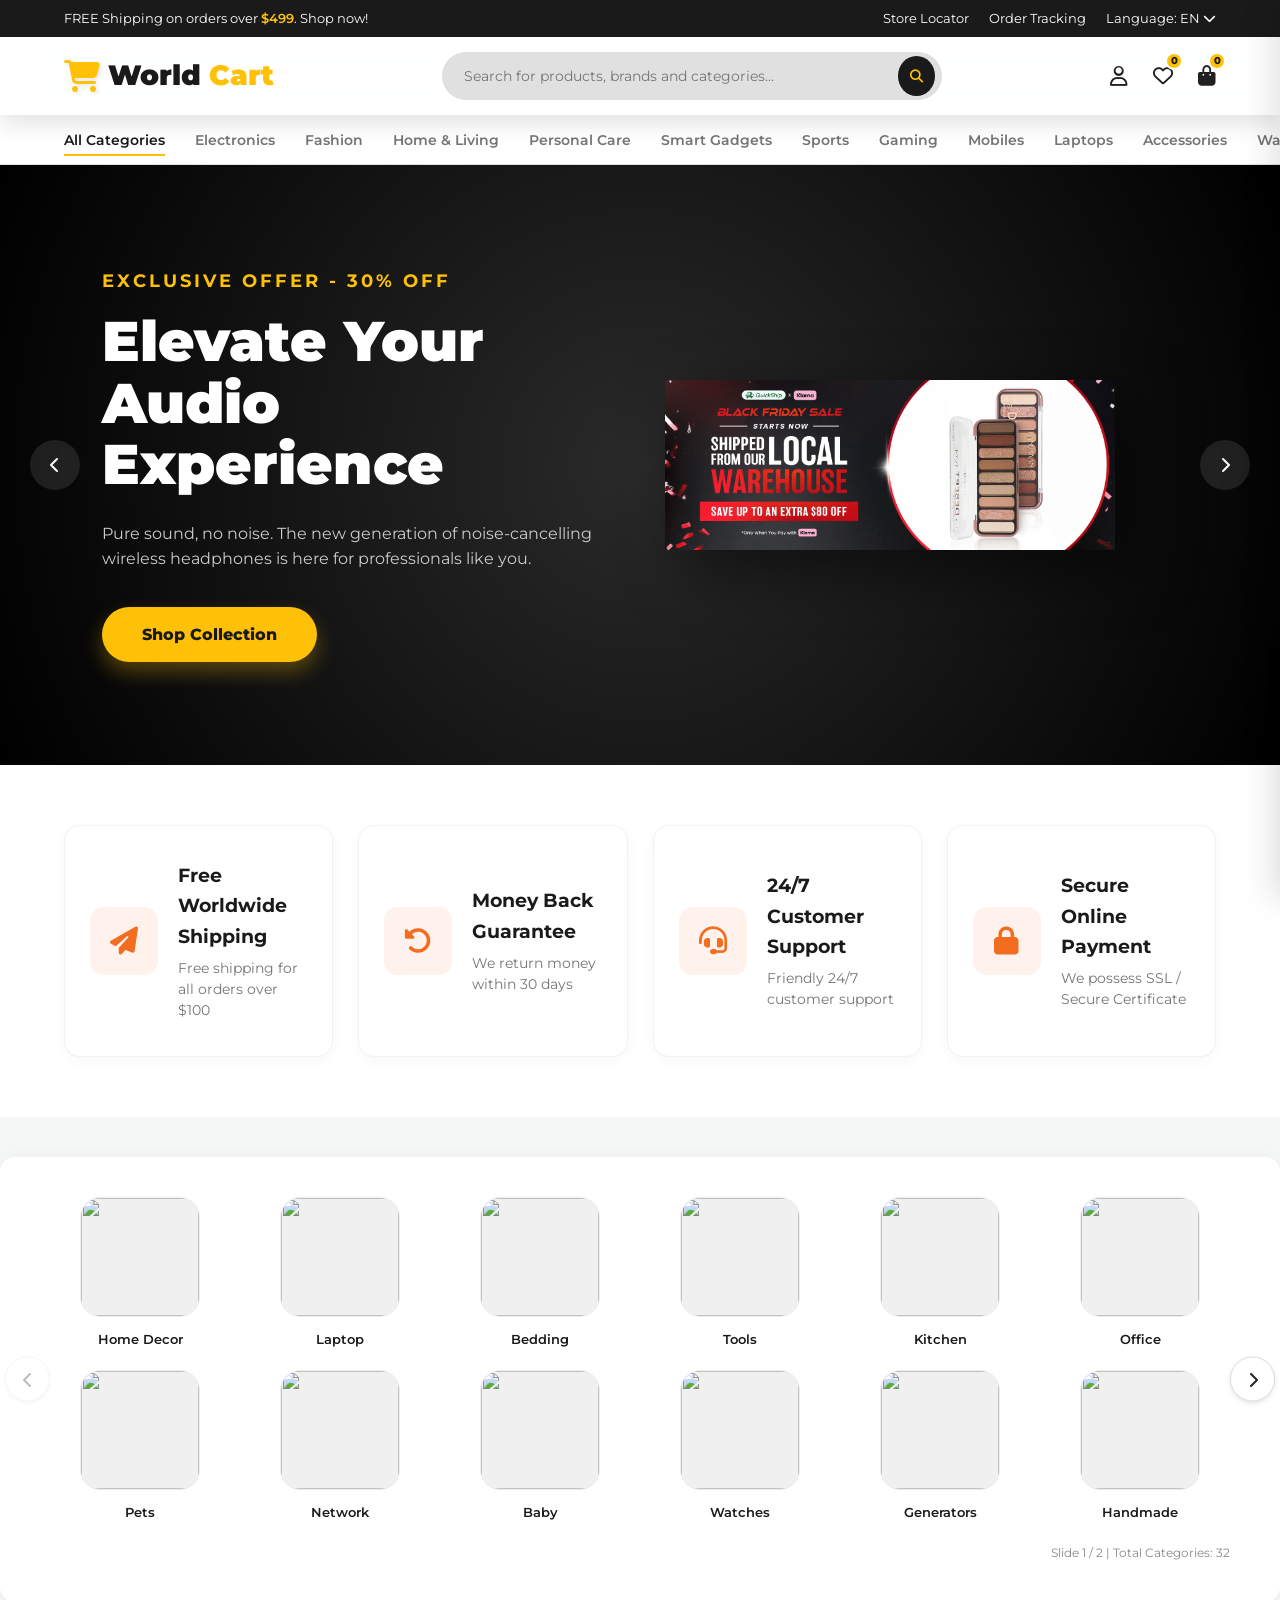
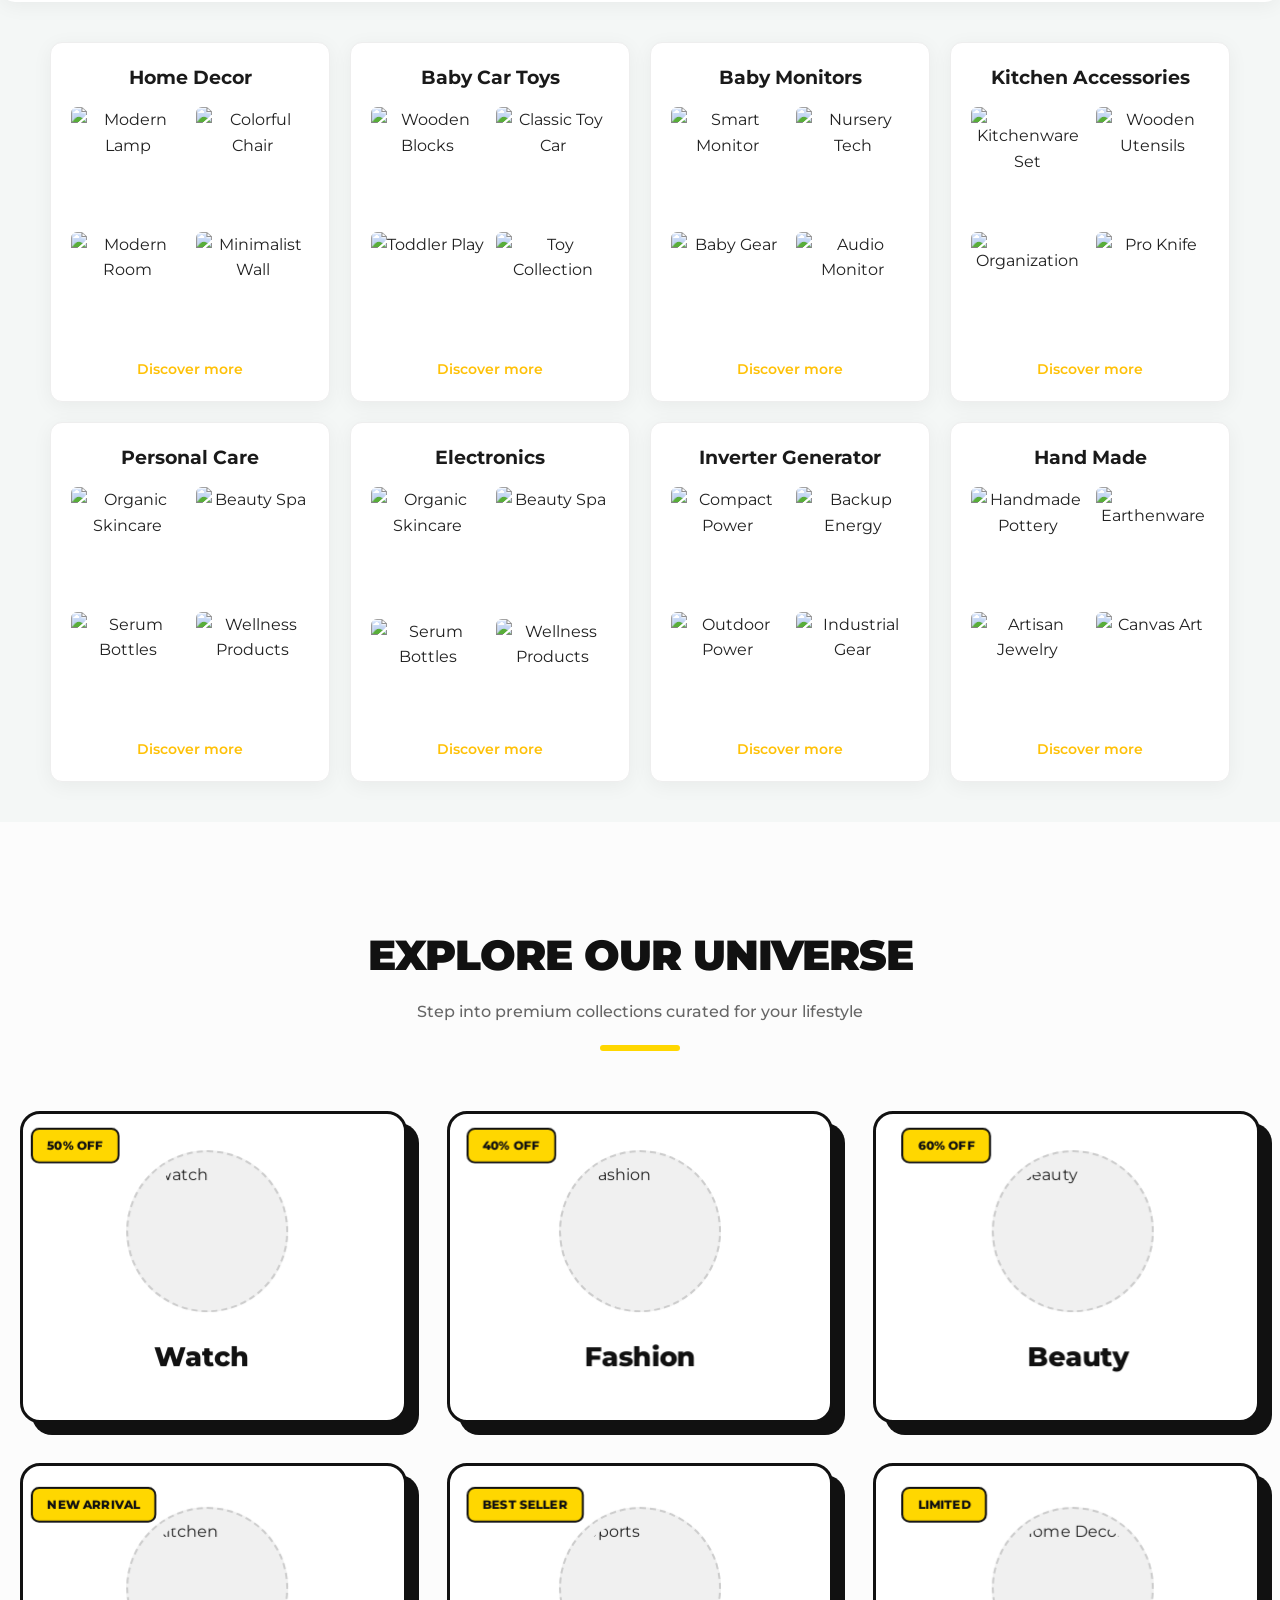
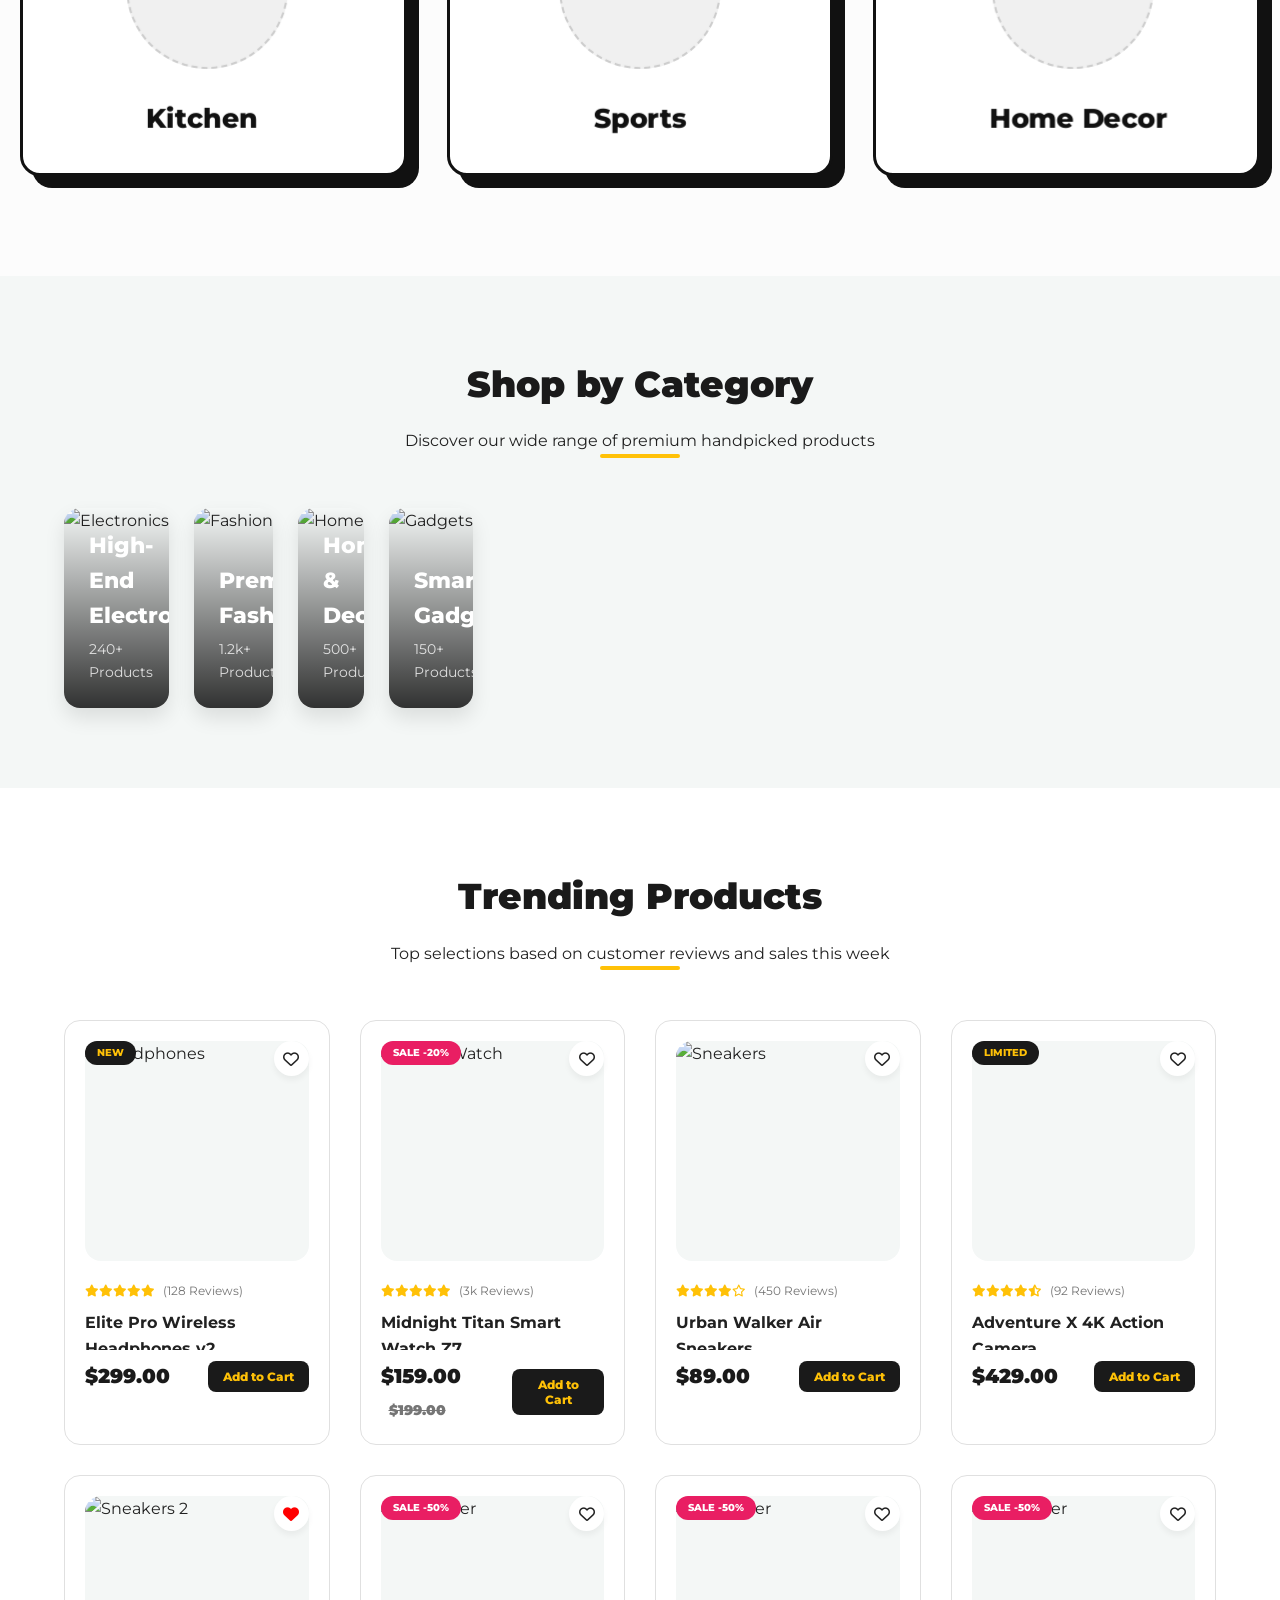
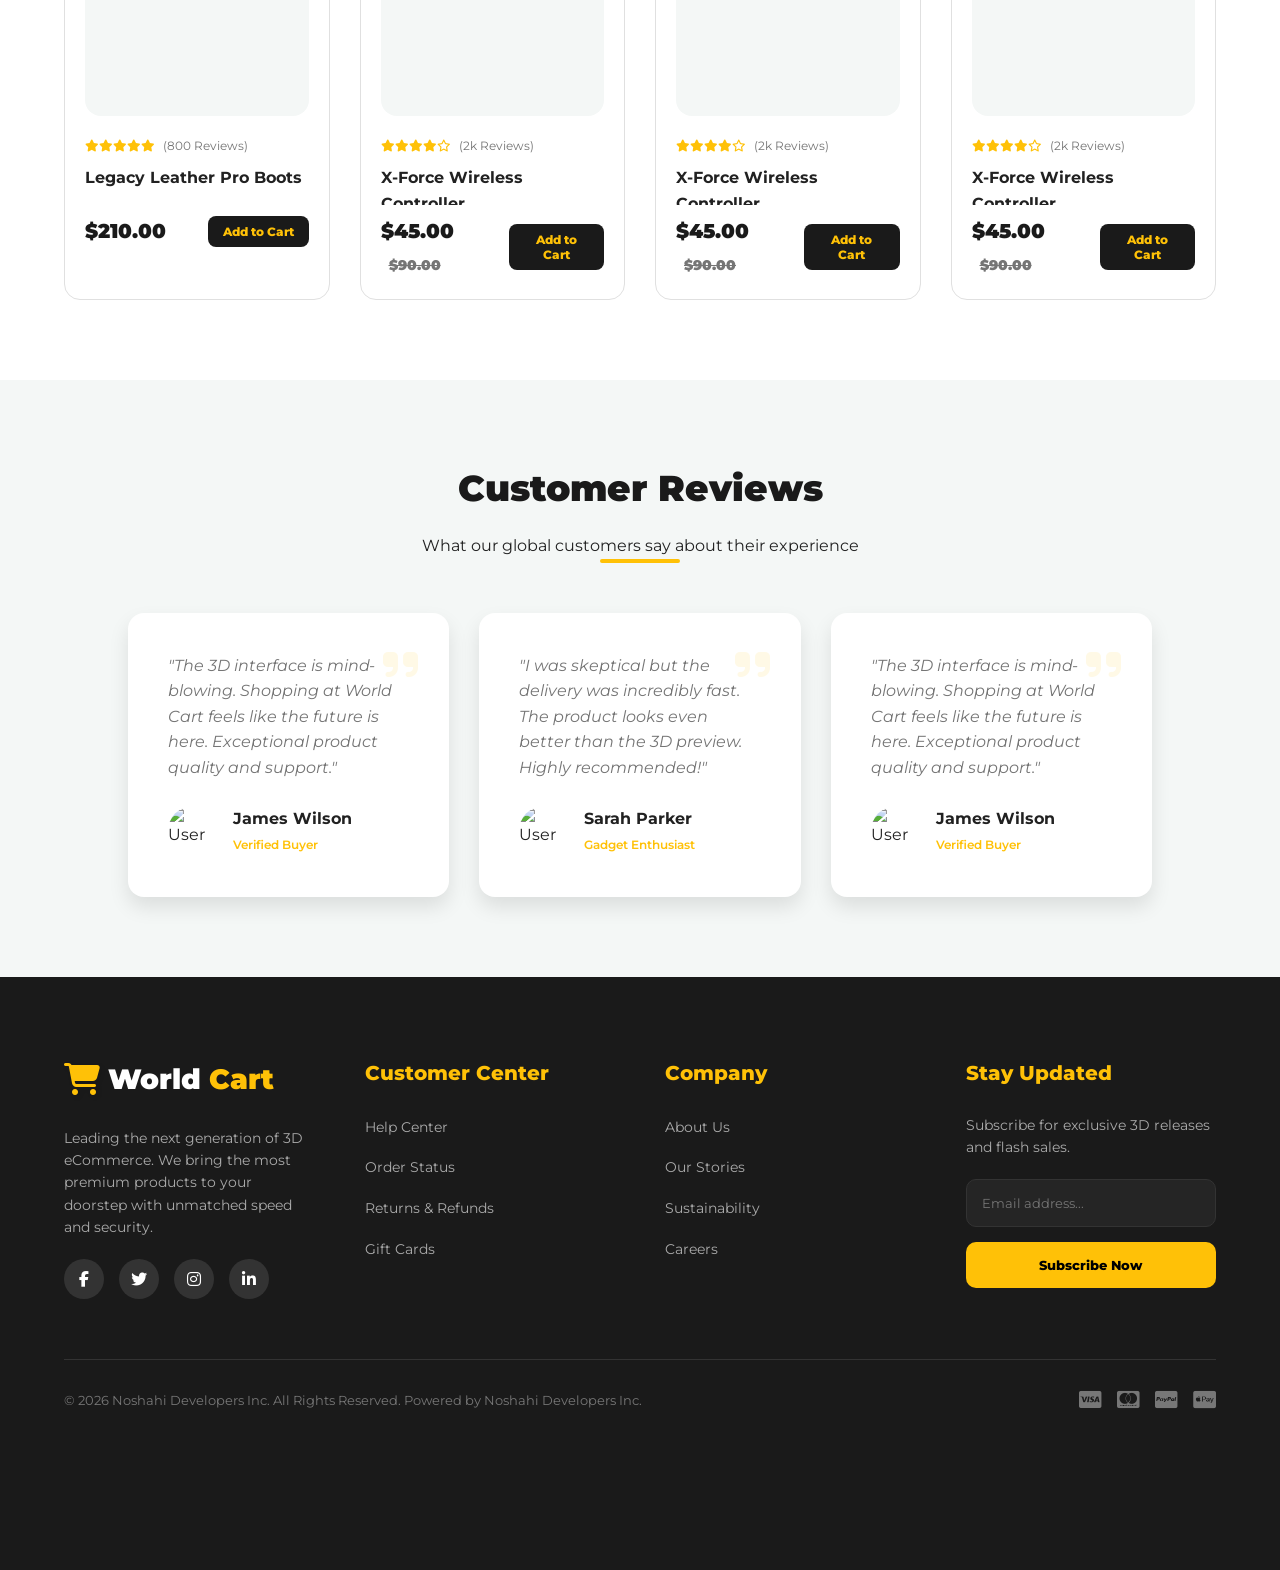
==== commit 0332737b: "Update index.html update my code" ====
--- a/index.html
+++ b/index.html
@@ -1008,7 +1008,7 @@
 
 
 
-         .slider-container {
+        .slider-container {
             background-color: #ffffff;
             width: 100%;
             max-width: 1400px;
@@ -1047,7 +1047,9 @@
             transition: 0.3s;
         }
 
-        .category-card:hover { transform: translateY(-5px); }
+        .category-card:hover {
+            transform: translateY(-5px);
+        }
 
         .image-wrapper {
             width: 120px;
@@ -1059,8 +1061,17 @@
             margin-bottom: 12px;
         }
 
-        .image-wrapper img { width: 100%; height: 100%; object-fit: cover; }
-        .category-name { font-size: 13px; font-weight: 600; color: #1a1a1a; }
+        .image-wrapper img {
+            width: 100%;
+            height: 100%;
+            object-fit: cover;
+        }
+
+        .category-name {
+            font-size: 13px;
+            font-weight: 600;
+            color: #1a1a1a;
+        }
 
         .nav-btn {
             position: absolute;
@@ -1076,11 +1087,22 @@
             align-items: center;
             cursor: pointer;
             z-index: 10;
-            box-shadow: 0 2px 5px rgba(0,0,0,0.1);
-        }
-        .nav-btn.prev { left: 5px; }
-        .nav-btn.next { right: 5px; }
-        .nav-btn.disabled { opacity: 0.3; cursor: not-allowed; pointer-events: none; }
+            box-shadow: 0 2px 5px rgba(0, 0, 0, 0.1);
+        }
+
+        .nav-btn.prev {
+            left: 5px;
+        }
+
+        .nav-btn.next {
+            right: 5px;
+        }
+
+        .nav-btn.disabled {
+            opacity: 0.3;
+            cursor: not-allowed;
+            pointer-events: none;
+        }
 
         .slider-footer {
             margin-top: 20px;
@@ -1088,6 +1110,7 @@
             font-size: 12px;
             color: #888;
         }
+
         /* --- CART DRAWER --- */
         .cart-drawer {
             position: fixed;
@@ -1281,8 +1304,15 @@
         }
 
         @keyframes modalScale {
-            from { transform: scale(0.8); opacity: 0; }
-            to { transform: scale(1); opacity: 1; }
+            from {
+                transform: scale(0.8);
+                opacity: 0;
+            }
+
+            to {
+                transform: scale(1);
+                opacity: 1;
+            }
         }
 
         .modal-close {
@@ -1305,7 +1335,7 @@
 
         .modal-img img {
             max-width: 100%;
-            filter: drop-shadow(10px 10px 20px rgba(0,0,0,0.1));
+            filter: drop-shadow(10px 10px 20px rgba(0, 0, 0, 0.1));
         }
 
         .modal-info {
@@ -1371,7 +1401,7 @@
         .overlay {
             position: fixed;
             inset: 0;
-            background: rgba(0,0,0,0.5);
+            background: rgba(0, 0, 0, 0.5);
             z-index: 2050;
             display: none;
         }
@@ -1385,6 +1415,7 @@
                 width: 100%;
                 right: -100%;
             }
+
             .modal-content {
                 grid-template-columns: 1fr;
                 max-height: 90vh;
@@ -1466,7 +1497,7 @@
             <li><a href="#">Travel & Bags</a></li>
             <li><a href="#">Jewelry</a></li>
             <li><a href="#">Pet Supplies</a></li>
-            <li><a href="#">Groceries</a></li> 
+            <li><a href="#">Groceries</a></li>
         </ul>
     </nav>
 
@@ -1566,36 +1597,108 @@
 
         <div class="grid-wrapper">
             <div class="category-grid" id="catGrid">
-                
+
                 <div class="slide-group">
-                    <div class="category-card"><div class="image-wrapper"><img src="https://picsum.photos/200?random=1"></div><span class="category-name">Home Decor</span></div>
-                    <div class="category-card"><div class="image-wrapper"><img src="https://picsum.photos/200?random=2"></div><span class="category-name">Laptop</span></div>
-                    <div class="category-card"><div class="image-wrapper"><img src="https://picsum.photos/200?random=3"></div><span class="category-name">Bedding</span></div>
-                    <div class="category-card"><div class="image-wrapper"><img src="https://picsum.photos/200?random=4"></div><span class="category-name">Tools</span></div>
-                    <div class="category-card"><div class="image-wrapper"><img src="https://picsum.photos/200?random=5"></div><span class="category-name">Kitchen</span></div>
-                    <div class="category-card"><div class="image-wrapper"><img src="https://picsum.photos/200?random=6"></div><span class="category-name">Office</span></div>
-                    <div class="category-card"><div class="image-wrapper"><img src="https://picsum.photos/200?random=7"></div><span class="category-name">Pets</span></div>
-                    <div class="category-card"><div class="image-wrapper"><img src="https://picsum.photos/200?random=8"></div><span class="category-name">Network</span></div>
-                    <div class="category-card"><div class="image-wrapper"><img src="https://picsum.photos/200?random=9"></div><span class="category-name">Baby</span></div>
-                    <div class="category-card"><div class="image-wrapper"><img src="https://picsum.photos/200?random=10"></div><span class="category-name">Watches</span></div>
-                    <div class="category-card"><div class="image-wrapper"><img src="https://picsum.photos/200?random=11"></div><span class="category-name">Generators</span></div>
-                    <div class="category-card"><div class="image-wrapper"><img src="https://picsum.photos/200?random=12"></div><span class="category-name">Handmade</span></div>
-                    
+                    <div class="category-card">
+                        <div class="image-wrapper"><img src="https://picsum.photos/200?random=1"></div><span
+                            class="category-name">Home Decor</span>
+                    </div>
+                    <div class="category-card">
+                        <div class="image-wrapper"><img src="https://picsum.photos/200?random=2"></div><span
+                            class="category-name">Laptop</span>
+                    </div>
+                    <div class="category-card">
+                        <div class="image-wrapper"><img src="https://picsum.photos/200?random=3"></div><span
+                            class="category-name">Bedding</span>
+                    </div>
+                    <div class="category-card">
+                        <div class="image-wrapper"><img src="https://picsum.photos/200?random=4"></div><span
+                            class="category-name">Tools</span>
+                    </div>
+                    <div class="category-card">
+                        <div class="image-wrapper"><img src="https://picsum.photos/200?random=5"></div><span
+                            class="category-name">Kitchen</span>
+                    </div>
+                    <div class="category-card">
+                        <div class="image-wrapper"><img src="https://picsum.photos/200?random=6"></div><span
+                            class="category-name">Office</span>
+                    </div>
+                    <div class="category-card">
+                        <div class="image-wrapper"><img src="https://picsum.photos/200?random=7"></div><span
+                            class="category-name">Pets</span>
+                    </div>
+                    <div class="category-card">
+                        <div class="image-wrapper"><img src="https://picsum.photos/200?random=8"></div><span
+                            class="category-name">Network</span>
+                    </div>
+                    <div class="category-card">
+                        <div class="image-wrapper"><img src="https://picsum.photos/200?random=9"></div><span
+                            class="category-name">Baby</span>
+                    </div>
+                    <div class="category-card">
+                        <div class="image-wrapper"><img src="https://picsum.photos/200?random=10"></div><span
+                            class="category-name">Watches</span>
+                    </div>
+                    <div class="category-card">
+                        <div class="image-wrapper"><img src="https://picsum.photos/200?random=11"></div><span
+                            class="category-name">Generators</span>
+                    </div>
+                    <div class="category-card">
+                        <div class="image-wrapper"><img src="https://picsum.photos/200?random=12"></div><span
+                            class="category-name">Handmade</span>
+                    </div>
+
                 </div>
 
                 <div class="slide-group">
-                    <div class="category-card"><div class="image-wrapper"><img src="https://picsum.photos/200?random=13"></div><span class="category-name">Fashion</span></div>
-                    <div class="category-card"><div class="image-wrapper"><img src="https://picsum.photos/200?random=14"></div><span class="category-name">Gaming</span></div>
-                    <div class="category-card"><div class="image-wrapper"><img src="https://picsum.photos/200?random=15"></div><span class="category-name">Electronics</span></div>
-                    <div class="category-card"><div class="image-wrapper"><img src="https://picsum.photos/200?random=1"></div><span class="category-name">Home Decor</span></div>
-                    <div class="category-card"><div class="image-wrapper"><img src="https://picsum.photos/200?random=2"></div><span class="category-name">Laptop</span></div>
-                    <div class="category-card"><div class="image-wrapper"><img src="https://picsum.photos/200?random=3"></div><span class="category-name">Bedding</span></div>
-                    <div class="category-card"><div class="image-wrapper"><img src="https://picsum.photos/200?random=4"></div><span class="category-name">Tools</span></div>
-                    <div class="category-card"><div class="image-wrapper"><img src="https://picsum.photos/200?random=5"></div><span class="category-name">Kitchen</span></div>
-                    <div class="category-card"><div class="image-wrapper"><img src="https://picsum.photos/200?random=6"></div><span class="category-name">Office</span></div>
-                    <div class="category-card"><div class="image-wrapper"><img src="https://picsum.photos/200?random=7"></div><span class="category-name">Pets</span></div>
-                    <div class="category-card"><div class="image-wrapper"><img src="https://picsum.photos/200?random=8"></div><span class="category-name">Network</span></div>
-                    <div class="category-card"><div class="image-wrapper"><img src="https://picsum.photos/200?random=12"></div><span class="category-name">Handmade</span></div>
+                    <div class="category-card">
+                        <div class="image-wrapper"><img src="https://picsum.photos/200?random=13"></div><span
+                            class="category-name">Fashion</span>
+                    </div>
+                    <div class="category-card">
+                        <div class="image-wrapper"><img src="https://picsum.photos/200?random=14"></div><span
+                            class="category-name">Gaming</span>
+                    </div>
+                    <div class="category-card">
+                        <div class="image-wrapper"><img src="https://picsum.photos/200?random=15"></div><span
+                            class="category-name">Electronics</span>
+                    </div>
+                    <div class="category-card">
+                        <div class="image-wrapper"><img src="https://picsum.photos/200?random=1"></div><span
+                            class="category-name">Home Decor</span>
+                    </div>
+                    <div class="category-card">
+                        <div class="image-wrapper"><img src="https://picsum.photos/200?random=2"></div><span
+                            class="category-name">Laptop</span>
+                    </div>
+                    <div class="category-card">
+                        <div class="image-wrapper"><img src="https://picsum.photos/200?random=3"></div><span
+                            class="category-name">Bedding</span>
+                    </div>
+                    <div class="category-card">
+                        <div class="image-wrapper"><img src="https://picsum.photos/200?random=4"></div><span
+                            class="category-name">Tools</span>
+                    </div>
+                    <div class="category-card">
+                        <div class="image-wrapper"><img src="https://picsum.photos/200?random=5"></div><span
+                            class="category-name">Kitchen</span>
+                    </div>
+                    <div class="category-card">
+                        <div class="image-wrapper"><img src="https://picsum.photos/200?random=6"></div><span
+                            class="category-name">Office</span>
+                    </div>
+                    <div class="category-card">
+                        <div class="image-wrapper"><img src="https://picsum.photos/200?random=7"></div><span
+                            class="category-name">Pets</span>
+                    </div>
+                    <div class="category-card">
+                        <div class="image-wrapper"><img src="https://picsum.photos/200?random=8"></div><span
+                            class="category-name">Network</span>
+                    </div>
+                    <div class="category-card">
+                        <div class="image-wrapper"><img src="https://picsum.photos/200?random=12"></div><span
+                            class="category-name">Handmade</span>
+                    </div>
                 </div>
 
             </div>
@@ -1623,16 +1726,16 @@
             padding: 20px;
             display: flex;
             flex-direction: column;
-            box-shadow: 0 4px 20px rgba(0,0,0,0.05);
+            box-shadow: 0 4px 20px rgba(0, 0, 0, 0.05);
             border-radius: 12px;
             min-height: 360px;
             transition: transform 0.3s cubic-bezier(0.165, 0.84, 0.44, 1);
             border: 1px solid #eee;
         }
-        
+
         .discovery-grid .category-card:hover {
             transform: translateY(-8px);
-            box-shadow: 0 10px 30px rgba(0,0,0,0.1);
+            box-shadow: 0 10px 30px rgba(0, 0, 0, 0.1);
         }
 
         .discovery-grid .category-title {
@@ -1689,12 +1792,21 @@
         }
 
         @media (max-width: 1200px) {
-            .discovery-grid { grid-template-columns: repeat(2, 1fr); padding: 0 30px; }
+            .discovery-grid {
+                grid-template-columns: repeat(2, 1fr);
+                padding: 0 30px;
+            }
         }
 
         @media (max-width: 650px) {
-            .discovery-grid { grid-template-columns: 1fr; padding: 0 20px; }
-            .discovery-grid .category-card { min-height: auto; }
+            .discovery-grid {
+                grid-template-columns: 1fr;
+                padding: 0 20px;
+            }
+
+            .discovery-grid .category-card {
+                min-height: auto;
+            }
         }
     </style>
 
@@ -1702,10 +1814,14 @@
         <div class="category-card">
             <h2 class="category-title">Home Decor</h2>
             <div class="image-quad">
-                <img src="https://images.unsplash.com/photo-1513519245088-0e12902e5a38?w=400" alt="Modern Lamp" class="category-img">
-                <img src="https://images.unsplash.com/photo-1586023492125-27b2c045efd7?w=400" alt="Colorful Chair" class="category-img">
-                <img src="https://images.unsplash.com/photo-1554995207-c18c203602cb?w=400" alt="Modern Room" class="category-img">
-                <img src="https://images.unsplash.com/photo-1494438639946-1ebd1d20bf85?w=400" alt="Minimalist Wall" class="category-img">
+                <img src="https://images.unsplash.com/photo-1513519245088-0e12902e5a38?w=400" alt="Modern Lamp"
+                    class="category-img">
+                <img src="https://images.unsplash.com/photo-1586023492125-27b2c045efd7?w=400" alt="Colorful Chair"
+                    class="category-img">
+                <img src="https://images.unsplash.com/photo-1554995207-c18c203602cb?w=400" alt="Modern Room"
+                    class="category-img">
+                <img src="https://images.unsplash.com/photo-1494438639946-1ebd1d20bf85?w=400" alt="Minimalist Wall"
+                    class="category-img">
             </div>
             <a href="#" class="discover-link">Discover more</a>
         </div>
@@ -1713,10 +1829,14 @@
         <div class="category-card">
             <h2 class="category-title">Baby Car Toys</h2>
             <div class="image-quad">
-                <img src="https://images.unsplash.com/photo-1596461404969-9ae70f2830c1?w=400" alt="Wooden Blocks" class="category-img">
-                <img src="https://images.unsplash.com/photo-1532330393533-443990a51d10?w=400" alt="Classic Toy Car" class="category-img">
-                <img src="https://images.unsplash.com/photo-1515488764276-beab7607c1e6?w=400" alt="Toddler Play" class="category-img">
-                <img src="https://images.unsplash.com/photo-1599643477877-530eb83abc8e?w=400" alt="Toy Collection" class="category-img">
+                <img src="https://images.unsplash.com/photo-1596461404969-9ae70f2830c1?w=400" alt="Wooden Blocks"
+                    class="category-img">
+                <img src="https://images.unsplash.com/photo-1532330393533-443990a51d10?w=400" alt="Classic Toy Car"
+                    class="category-img">
+                <img src="https://images.unsplash.com/photo-1515488764276-beab7607c1e6?w=400" alt="Toddler Play"
+                    class="category-img">
+                <img src="https://images.unsplash.com/photo-1599643477877-530eb83abc8e?w=400" alt="Toy Collection"
+                    class="category-img">
             </div>
             <a href="#" class="discover-link">Discover more</a>
         </div>
@@ -1724,10 +1844,14 @@
         <div class="category-card">
             <h2 class="category-title">Baby Monitors</h2>
             <div class="image-quad">
-                <img src="https://images.unsplash.com/photo-1558002038-1055907df827?w=400" alt="Smart Monitor" class="category-img">
-                <img src="https://images.unsplash.com/photo-1532330393533-443990a51d10?w=400" alt="Nursery Tech" class="category-img">
-                <img src="https://images.unsplash.com/photo-1532330393533-443990a51d10?w=400" alt="Baby Gear" class="category-img">
-                <img src="https://images.unsplash.com/photo-1558002038-1055907df827?w=400" alt="Audio Monitor" class="category-img">
+                <img src="https://images.unsplash.com/photo-1558002038-1055907df827?w=400" alt="Smart Monitor"
+                    class="category-img">
+                <img src="https://images.unsplash.com/photo-1532330393533-443990a51d10?w=400" alt="Nursery Tech"
+                    class="category-img">
+                <img src="https://images.unsplash.com/photo-1532330393533-443990a51d10?w=400" alt="Baby Gear"
+                    class="category-img">
+                <img src="https://images.unsplash.com/photo-1558002038-1055907df827?w=400" alt="Audio Monitor"
+                    class="category-img">
             </div>
             <a href="#" class="discover-link">Discover more</a>
         </div>
@@ -1735,10 +1859,14 @@
         <div class="category-card">
             <h2 class="category-title">Kitchen Accessories</h2>
             <div class="image-quad">
-                <img src="https://images.unsplash.com/photo-1556910103-1c02745aae4d?w=400" alt="Kitchenware Set" class="category-img">
-                <img src="https://images.unsplash.com/photo-1584346133934-a3afd2a33c4c?w=400" alt="Wooden Utensils" class="category-img">
-                <img src="https://images.unsplash.com/photo-1590794056226-79ef3a8147e1?w=400" alt="Organization" class="category-img">
-                <img src="https://images.unsplash.com/photo-1606760227091-3dd870d97f1d?w=400" alt="Pro Knife" class="category-img">
+                <img src="https://images.unsplash.com/photo-1556910103-1c02745aae4d?w=400" alt="Kitchenware Set"
+                    class="category-img">
+                <img src="https://images.unsplash.com/photo-1584346133934-a3afd2a33c4c?w=400" alt="Wooden Utensils"
+                    class="category-img">
+                <img src="https://images.unsplash.com/photo-1590794056226-79ef3a8147e1?w=400" alt="Organization"
+                    class="category-img">
+                <img src="https://images.unsplash.com/photo-1606760227091-3dd870d97f1d?w=400" alt="Pro Knife"
+                    class="category-img">
             </div>
             <a href="#" class="discover-link">Discover more</a>
         </div>
@@ -1746,21 +1874,29 @@
         <div class="category-card">
             <h2 class="category-title">Personal Care</h2>
             <div class="image-quad">
-                <img src="https://images.unsplash.com/photo-1556228578-0d85b1a4d571?w=400" alt="Organic Skincare" class="category-img">
-                <img src="https://images.unsplash.com/photo-1556228578-0d85b1a4d571?w=400" alt="Beauty Spa" class="category-img">
-                <img src="https://images.unsplash.com/photo-1612817288484-6f916006741a?w=400" alt="Serum Bottles" class="category-img">
-                <img src="https://images.unsplash.com/photo-1556228578-0d85b1a4d571?w=400" alt="Wellness Products" class="category-img">
+                <img src="https://images.unsplash.com/photo-1556228578-0d85b1a4d571?w=400" alt="Organic Skincare"
+                    class="category-img">
+                <img src="https://images.unsplash.com/photo-1556228578-0d85b1a4d571?w=400" alt="Beauty Spa"
+                    class="category-img">
+                <img src="https://images.unsplash.com/photo-1612817288484-6f916006741a?w=400" alt="Serum Bottles"
+                    class="category-img">
+                <img src="https://images.unsplash.com/photo-1556228578-0d85b1a4d571?w=400" alt="Wellness Products"
+                    class="category-img">
             </div>
             <a href="#" class="discover-link">Discover more</a>
         </div>
 
         <div class="category-card">
             <h2 class="category-title">Electronics</h2>
-           <div class="image-quad">
-                <img src="https://images.unsplash.com/photo-1550009158-9ebf69173e03?w=800" alt="Organic Skincare" class="category-img">
-                <img src="https://images.unsplash.com/photo-1550009158-9ebf69173e03?w=800" alt="Beauty Spa" class="category-img">
-                <img src="https://images.unsplash.com/photo-1550009158-9ebf69173e03?w=800" alt="Serum Bottles" class="category-img">
-                <img src="https://images.unsplash.com/photo-1550009158-9ebf69173e03?w=800" alt="Wellness Products" class="category-img">
+            <div class="image-quad">
+                <img src="https://images.unsplash.com/photo-1550009158-9ebf69173e03?w=800" alt="Organic Skincare"
+                    class="category-img">
+                <img src="https://images.unsplash.com/photo-1550009158-9ebf69173e03?w=800" alt="Beauty Spa"
+                    class="category-img">
+                <img src="https://images.unsplash.com/photo-1550009158-9ebf69173e03?w=800" alt="Serum Bottles"
+                    class="category-img">
+                <img src="https://images.unsplash.com/photo-1550009158-9ebf69173e03?w=800" alt="Wellness Products"
+                    class="category-img">
             </div>
             <a href="#" class="discover-link" style="margin-top: auto;">Discover more</a>
         </div>
@@ -1768,10 +1904,14 @@
         <div class="category-card">
             <h2 class="category-title">Inverter Generator</h2>
             <div class="image-quad">
-                <img src="https://images.unsplash.com/photo-1596484552834-6a58f850e0a1?w=400" alt="Compact Power" class="category-img">
-                <img src="https://images.unsplash.com/photo-1620288627223-53302f4e8c74?w=400" alt="Backup Energy" class="category-img">
-                <img src="https://images.unsplash.com/photo-1473341304170-971dccb5ac1e?w=400" alt="Outdoor Power" class="category-img">
-                <img src="https://images.unsplash.com/photo-1620288627223-53302f4e8c74?w=400" alt="Industrial Gear" class="category-img">
+                <img src="https://images.unsplash.com/photo-1596484552834-6a58f850e0a1?w=400" alt="Compact Power"
+                    class="category-img">
+                <img src="https://images.unsplash.com/photo-1620288627223-53302f4e8c74?w=400" alt="Backup Energy"
+                    class="category-img">
+                <img src="https://images.unsplash.com/photo-1473341304170-971dccb5ac1e?w=400" alt="Outdoor Power"
+                    class="category-img">
+                <img src="https://images.unsplash.com/photo-1620288627223-53302f4e8c74?w=400" alt="Industrial Gear"
+                    class="category-img">
             </div>
             <a href="#" class="discover-link">Discover more</a>
         </div>
@@ -1779,10 +1919,14 @@
         <div class="category-card">
             <h2 class="category-title">Hand Made</h2>
             <div class="image-quad">
-                <img src="https://images.unsplash.com/photo-1520408222757-6f9f95d87d5d?w=400" alt="Handmade Pottery" class="category-img">
-                <img src="https://images.unsplash.com/photo-1520408222757-6f9f95d87d5d?w=400" alt="Earthenware" class="category-img">
-                <img src="https://images.unsplash.com/photo-1520408222757-6f9f95d87d5d?w=400" alt="Artisan Jewelry" class="category-img">
-                <img src="https://images.unsplash.com/photo-1520408222757-6f9f95d87d5d?w=400" alt="Canvas Art" class="category-img">
+                <img src="https://images.unsplash.com/photo-1520408222757-6f9f95d87d5d?w=400" alt="Handmade Pottery"
+                    class="category-img">
+                <img src="https://images.unsplash.com/photo-1520408222757-6f9f95d87d5d?w=400" alt="Earthenware"
+                    class="category-img">
+                <img src="https://images.unsplash.com/photo-1520408222757-6f9f95d87d5d?w=400" alt="Artisan Jewelry"
+                    class="category-img">
+                <img src="https://images.unsplash.com/photo-1520408222757-6f9f95d87d5d?w=400" alt="Canvas Art"
+                    class="category-img">
             </div>
             <a href="#" class="discover-link">Discover more</a>
         </div>
@@ -1792,7 +1936,7 @@
         document.addEventListener('DOMContentLoaded', () => {
             const grid = document.getElementById('mainGrid');
             if (!grid) return;
-            
+
             const links = grid.querySelectorAll('.discover-link');
             const images = grid.querySelectorAll('.category-img');
 
@@ -1804,6 +1948,234 @@
                 });
             });
         });
+    </script>
+
+    <!-- Redesigned 3D Category Selection Section -->
+    <style>
+        :root {
+            --yellow-3d: #FFD700;
+            --black-3d: #111111;
+            --white-3d: #ffffff;
+            --font-3d: 'Montserrat', sans-serif;
+            --trans-3d: all 0.4s cubic-bezier(0.175, 0.885, 0.32, 1.275);
+        }
+
+        .section-3d-wrapper {
+            background-color: #fcfcfc;
+            padding: 100px 20px;
+            overflow: hidden;
+        }
+
+        .category-3d-title-box {
+            text-align: center;
+            margin-bottom: 60px;
+            position: relative;
+        }
+
+        .category-3d-title-box h2 {
+            font-family: var(--font-3d);
+            font-size: 42px;
+            font-weight: 900;
+            color: var(--black-3d);
+            text-transform: uppercase;
+            letter-spacing: -1px;
+            margin-bottom: 10px;
+        }
+
+        .category-3d-title-box .subtitle-3d {
+            font-size: 16px;
+            color: #666;
+            font-weight: 500;
+        }
+
+        .category-3d-title-box::after {
+            content: '';
+            display: block;
+            width: 80px;
+            height: 6px;
+            background: var(--yellow-3d);
+            margin: 20px auto 0;
+            border-radius: 3px;
+        }
+
+        .category-3d-grid {
+            display: grid;
+            grid-template-columns: repeat(3, 1fr);
+            gap: 40px;
+            max-width: 1300px;
+            margin: 0 auto;
+            perspective: 1500px;
+        }
+
+        .category-3d-card {
+            background: var(--white-3d);
+            border: 3px solid var(--black-3d);
+            border-radius: 20px;
+            padding: 40px;
+            display: flex;
+            flex-direction: column;
+            align-items: center;
+            justify-content: center;
+            cursor: pointer;
+            transition: var(--trans-3d);
+            position: relative;
+            min-height: 250px;
+            box-shadow: 12px 12px 0px var(--black-3d);
+            transform-style: preserve-3d;
+        }
+
+        .category-3d-card:hover {
+            transform: translate(-8px, -8px) rotateX(4deg) rotateY(-4deg);
+            box-shadow: 20px 20px 0px var(--yellow-3d);
+            background-color: #fff;
+        }
+
+        .category-3d-card .promo-3d {
+            position: absolute;
+            top: 20px;
+            left: 20px;
+            background: var(--yellow-3d);
+            color: var(--black-3d);
+            padding: 6px 14px;
+            font-weight: 800;
+            font-size: 12px;
+            border-radius: 8px;
+            border: 2px solid var(--black-3d);
+            text-transform: uppercase;
+            transform: translateZ(30px);
+        }
+
+        .category-3d-card .img-3d-container {
+            width: 160px;
+            height: 160px;
+            border-radius: 50%;
+            background: #f0f0f0;
+            margin-bottom: 25px;
+            padding: 10px;
+            border: 2px dashed #ccc;
+            transition: var(--trans-3d);
+            transform: translateZ(20px);
+            display: flex;
+            align-items: center;
+            justify-content: center;
+        }
+
+        .category-3d-card:hover .img-3d-container {
+            border-color: var(--yellow-3d);
+            transform: translateZ(50px) scale(1.1);
+            background: #000;
+        }
+
+        .category-3d-card .img-3d-container img {
+            width: 100%;
+            height: 100%;
+            object-fit: cover;
+            border-radius: 50%;
+            filter: grayscale(20%);
+            transition: var(--trans-3d);
+        }
+
+        .category-3d-card:hover .img-3d-container img {
+            filter: grayscale(0%);
+        }
+
+        .category-3d-card h3 {
+            font-family: var(--font-3d);
+            font-size: 26px;
+            font-weight: 800;
+            color: var(--black-3d);
+            margin: 0;
+            transform: translateZ(40px);
+            transition: var(--trans-3d);
+        }
+
+        .category-3d-card:hover h3 {
+            color: #000;
+            letter-spacing: 1px;
+        }
+
+        /* Responsive Breakpoints */
+        @media (max-width: 1100px) {
+            .category-3d-grid {
+                grid-template-columns: repeat(2, 1fr);
+                gap: 30px;
+            }
+        }
+
+        @media (max-width: 650px) {
+            .category-3d-grid {
+                grid-template-columns: 1fr;
+            }
+            .category-3d-title-box h2 {
+                font-size: 32px;
+            }
+        }
+    </style>
+
+    <div class="section-3d-wrapper">
+        <div class="category-3d-title-box">
+            <h2>Explore Our Universe</h2>
+            <p class="subtitle-3d">Step into premium collections curated for your lifestyle</p>
+        </div>
+
+        <div class="category-3d-grid">
+            <div class="category-3d-card" onclick="handleNavigation('Watch')">
+                <span class="promo-3d">50% OFF</span>
+                <div class="img-3d-container">
+                    <img src="https://images.unsplash.com/photo-1523275335684-37898b6baf30?w=400" alt="Watch">
+                </div>
+                <h3>Watch</h3>
+            </div>
+
+            <div class="category-3d-card" onclick="handleNavigation('Fashion')">
+                <span class="promo-3d">40% OFF</span>
+                <div class="img-3d-container">
+                    <img src="https://images.unsplash.com/photo-1556910103-1c02745aae4d?w=400" alt="Fashion">
+                </div>
+                <h3>Fashion</h3>
+            </div>
+
+            <div class="category-3d-card" onclick="handleNavigation('Beauty')">
+                <span class="promo-3d">60% OFF</span>
+                <div class="img-3d-container">
+                    <img src="https://images.unsplash.com/photo-1522335789203-aabd1fc54bc9?w=400" alt="Beauty">
+                </div>
+                <h3>Beauty</h3>
+            </div>
+
+            <div class="category-3d-card" onclick="handleNavigation('Kitchen')">
+                <span class="promo-3d">New Arrival</span>
+                <div class="img-3d-container">
+                    <img src="https://images.unsplash.com/photo-1584346133934-a3afd2a33c4c?w=400" alt="Kitchen">
+                </div>
+                <h3>Kitchen</h3>
+            </div>
+
+            <div class="category-3d-card" onclick="handleNavigation('Sports')">
+                <span class="promo-3d">Best Seller</span>
+                <div class="img-3d-container">
+                    <img src="https://images.unsplash.com/photo-1517836357463-d25dfeac3438?w=400" alt="Sports">
+                </div>
+                <h3>Sports</h3>
+            </div>
+
+            <div class="category-3d-card" onclick="handleNavigation('Home Decor')">
+                <span class="promo-3d">Limited</span>
+                <div class="img-3d-container">
+                    <img src="https://images.unsplash.com/photo-1513519245088-0e12902e5a38?w=400" alt="Home Decor">
+                </div>
+                <h3>Home Decor</h3>
+            </div>
+        </div>
+    </div>
+
+    <script id="category-3d-script">
+        if (typeof handleNavigation !== 'function') {
+            function handleNavigation(category) {
+                console.log("3D Navigation triggered for:", category);
+                window.location.hash = category.toLowerCase().replace(/\s+/g, '-');
+            }
+        }
     </script>
 
     <!-- Categories Section -->
@@ -1994,7 +2366,7 @@
                     </div>
                 </div>
             </div>
-             <div class="product-card">
+            <div class="product-card">
                 <div class="badge-tag sale">SALE -50%</div>
                 <div class="wishlist-btn"><i class="far fa-heart"></i></div>
                 <div class="product-img-box">
@@ -2014,7 +2386,7 @@
                     </div>
                 </div>
             </div>
-             <div class="product-card">
+            <div class="product-card">
                 <div class="badge-tag sale">SALE -50%</div>
                 <div class="wishlist-btn"><i class="far fa-heart"></i></div>
                 <div class="product-img-box">
@@ -2067,7 +2439,7 @@
                     </div>
                 </div>
             </div>
-             <div class="testi-card">
+            <div class="testi-card">
                 <p>"The 3D interface is mind-blowing. Shopping at World Cart feels like the future is here. Exceptional
                     product quality and support."</p>
                 <div class="user-info">
@@ -2132,213 +2504,214 @@
                 <i class="fab fa-cc-apple-pay"></i>
             </div>
         </div>
-    <!-- Overlay -->
-    <div class="overlay" id="mainOverlay" onclick="toggleCart()"></div>
-
-    <!-- Cart Drawer -->
-    <aside class="cart-drawer" id="cartDrawer">
-        <div class="cart-drawer-header">
-            <h2>Your Shopping Bag</h2>
-            <i class="fas fa-times close-cart" onclick="toggleCart()"></i>
-        </div>
-        
-        <div class="cart-items-container" id="cartItems">
-            <!-- Items injected here -->
-            <div style="text-align: center; margin-top: 50px; color: var(--text-muted);">
-                <i class="fas fa-shopping-basket" style="font-size: 48px; margin-bottom: 20px; display: block;"></i>
-                <p>Your bag is empty. Start shopping!</p>
-            </div>
-        </div>
-
-        <div class="cart-drawer-footer">
-            <div id="cartSummary">
-                <div class="cart-summary-row">
-                    <span>Subtotal</span>
-                    <span id="drawerSubtotal">$0.00</span>
-                </div>
-                <div class="cart-summary-row">
-                    <span>Shipping</span>
-                    <span id="drawerShipping">$0.00</span>
-                </div>
-                <div class="cart-summary-row total">
-                    <span>Total Amount</span>
-                    <span id="drawerTotal">$0.00</span>
-                </div>
-            </div>
-
-            <!-- Payment Methods Section (Hidden until Checkout clicked) -->
-            <div class="payment-section" id="paymentSection">
-                <h4 style="margin-bottom: 15px;">Select Payment Method</h4>
-                <div class="payment-option selected" onclick="selectPaymentOption(this)">
-                    <i class="fas fa-credit-card"></i>
-                    <span>Credit / Debit Card</span>
-                </div>
-                <div class="payment-option" onclick="selectPaymentOption(this)">
-                    <i class="fas fa-wallet"></i>
-                    <span>JazzCash / EasyPaisa</span>
-                </div>
-                <div class="payment-option" onclick="selectPaymentOption(this)">
-                    <i class="fas fa-money-bill-wave"></i>
-                    <span>Cash on Delivery</span>
-                </div>
-            </div>
-
-            <button class="checkout-btn" id="mainActionBtn" onclick="handleMainAction()">
-                Proceed to Checkout
-            </button>
-        </div>
-    </aside>
-
-    <!-- Product Detail Modal -->
-    <div class="modal" id="productModal">
-        <div class="modal-content">
-            <i class="fas fa-times modal-close" onclick="closeProductModal()"></i>
-            <div class="modal-img">
-                <img id="modalImg" src="product.png" alt="Product">
-            </div>
-            <div class="modal-info">
-                <div class="badge-tag">BEST SELLER</div>
-                <h2 id="modalTitle">Elite Pro Headphones</h2>
-                <div class="rating">
-                    <i class="fas fa-star"></i><i class="fas fa-star"></i><i class="fas fa-star"></i><i class="fas fa-star"></i><i class="fas fa-star"></i>
-                    <span>(128 Reviews)</span>
-                </div>
-                <div class="modal-price" id="modalPrice">$299.00</div>
-                <p class="modal-description">
-                    Experience the future of premium audio with our latest 3D spatial sound technology. 
-                    Crafted for comfort and tuned for perfection, these headphones deliver an unmatched 
-                    listening experience for professionals and enthusiasts alike.
-                </p>
-                <div class="modal-actions">
-                    <button class="btn-slide" style="border:none; cursor:pointer;" onclick="addItemFromModal()">
-                        Add to Bag - <span id="btnPrice">$299.00</span>
-                    </button>
-                </div>
-            </div>
-        </div>
-    </div>
-
-    <footer>
-
-    <!-- JavaScript Logic -->
-    <script>
-        // --- Slider Implementation ---
-        const slides = document.querySelectorAll('.slide');
-        const dotsContainer = document.getElementById('sliderDots');
-        let currentSlide = 0;
-        let slideInterval;
-
-        // Initialize Dots
-        slides.forEach((_, i) => {
-            const dot = document.createElement('div');
-            dot.classList.add('dot');
-            if (i === 0) dot.classList.add('active');
-            dot.addEventListener('click', () => goToSlide(i));
-            dotsContainer.appendChild(dot);
-        });
-
-        const dots = document.querySelectorAll('.dot');
-
-        function updateSlider() {
-            slides.forEach((slide, i) => {
-                slide.classList.toggle('active', i === currentSlide);
-            });
-            dots.forEach((dot, i) => {
-                dot.classList.toggle('active', i === currentSlide);
-            });
-        }
-
-        function nextSlide() {
-            currentSlide = (currentSlide + 1) % slides.length;
-            updateSlider();
-            resetInterval();
-        }
-
-        function prevSlide() {
-            currentSlide = (currentSlide - 1 + slides.length) % slides.length;
-            updateSlider();
-            resetInterval();
-        }
-
-        function goToSlide(n) {
-            currentSlide = n;
-            updateSlider();
-            resetInterval();
-        }
-
-        function resetInterval() {
-            clearInterval(slideInterval);
-            slideInterval = setInterval(nextSlide, 5000);
-        }
-
-        resetInterval();
-
-        // --- Search Functionality ---
-        const searchInput = document.getElementById('searchInput');
-        const productGrid = document.getElementById('productGrid');
-        const cards = document.querySelectorAll('.product-card');
-
-        searchInput.addEventListener('input', (e) => {
-            const query = e.target.value.toLowerCase();
-            cards.forEach(card => {
-                const title = card.querySelector('h3').textContent.toLowerCase();
-                if (title.includes(query)) {
-                    card.style.display = 'block';
-                    card.style.animation = 'fadeIn 0.5s forwards';
-                } else {
-                    card.style.display = 'none';
+        <!-- Overlay -->
+        <div class="overlay" id="mainOverlay" onclick="toggleCart()"></div>
+
+        <!-- Cart Drawer -->
+        <aside class="cart-drawer" id="cartDrawer">
+            <div class="cart-drawer-header">
+                <h2>Your Shopping Bag</h2>
+                <i class="fas fa-times close-cart" onclick="toggleCart()"></i>
+            </div>
+
+            <div class="cart-items-container" id="cartItems">
+                <!-- Items injected here -->
+                <div style="text-align: center; margin-top: 50px; color: var(--text-muted);">
+                    <i class="fas fa-shopping-basket" style="font-size: 48px; margin-bottom: 20px; display: block;"></i>
+                    <p>Your bag is empty. Start shopping!</p>
+                </div>
+            </div>
+
+            <div class="cart-drawer-footer">
+                <div id="cartSummary">
+                    <div class="cart-summary-row">
+                        <span>Subtotal</span>
+                        <span id="drawerSubtotal">$0.00</span>
+                    </div>
+                    <div class="cart-summary-row">
+                        <span>Shipping</span>
+                        <span id="drawerShipping">$0.00</span>
+                    </div>
+                    <div class="cart-summary-row total">
+                        <span>Total Amount</span>
+                        <span id="drawerTotal">$0.00</span>
+                    </div>
+                </div>
+
+                <!-- Payment Methods Section (Hidden until Checkout clicked) -->
+                <div class="payment-section" id="paymentSection">
+                    <h4 style="margin-bottom: 15px;">Select Payment Method</h4>
+                    <div class="payment-option selected" onclick="selectPaymentOption(this)">
+                        <i class="fas fa-credit-card"></i>
+                        <span>Credit / Debit Card</span>
+                    </div>
+                    <div class="payment-option" onclick="selectPaymentOption(this)">
+                        <i class="fas fa-wallet"></i>
+                        <span>JazzCash / EasyPaisa</span>
+                    </div>
+                    <div class="payment-option" onclick="selectPaymentOption(this)">
+                        <i class="fas fa-money-bill-wave"></i>
+                        <span>Cash on Delivery</span>
+                    </div>
+                </div>
+
+                <button class="checkout-btn" id="mainActionBtn" onclick="handleMainAction()">
+                    Proceed to Checkout
+                </button>
+            </div>
+        </aside>
+
+        <!-- Product Detail Modal -->
+        <div class="modal" id="productModal">
+            <div class="modal-content">
+                <i class="fas fa-times modal-close" onclick="closeProductModal()"></i>
+                <div class="modal-img">
+                    <img id="modalImg" src="product.png" alt="Product">
+                </div>
+                <div class="modal-info">
+                    <div class="badge-tag">BEST SELLER</div>
+                    <h2 id="modalTitle">Elite Pro Headphones</h2>
+                    <div class="rating">
+                        <i class="fas fa-star"></i><i class="fas fa-star"></i><i class="fas fa-star"></i><i
+                            class="fas fa-star"></i><i class="fas fa-star"></i>
+                        <span>(128 Reviews)</span>
+                    </div>
+                    <div class="modal-price" id="modalPrice">$299.00</div>
+                    <p class="modal-description">
+                        Experience the future of premium audio with our latest 3D spatial sound technology.
+                        Crafted for comfort and tuned for perfection, these headphones deliver an unmatched
+                        listening experience for professionals and enthusiasts alike.
+                    </p>
+                    <div class="modal-actions">
+                        <button class="btn-slide" style="border:none; cursor:pointer;" onclick="addItemFromModal()">
+                            Add to Bag - <span id="btnPrice">$299.00</span>
+                        </button>
+                    </div>
+                </div>
+            </div>
+        </div>
+
+        <footer>
+
+            <!-- JavaScript Logic -->
+            <script>
+                // --- Slider Implementation ---
+                const slides = document.querySelectorAll('.slide');
+                const dotsContainer = document.getElementById('sliderDots');
+                let currentSlide = 0;
+                let slideInterval;
+
+                // Initialize Dots
+                slides.forEach((_, i) => {
+                    const dot = document.createElement('div');
+                    dot.classList.add('dot');
+                    if (i === 0) dot.classList.add('active');
+                    dot.addEventListener('click', () => goToSlide(i));
+                    dotsContainer.appendChild(dot);
+                });
+
+                const dots = document.querySelectorAll('.dot');
+
+                function updateSlider() {
+                    slides.forEach((slide, i) => {
+                        slide.classList.toggle('active', i === currentSlide);
+                    });
+                    dots.forEach((dot, i) => {
+                        dot.classList.toggle('active', i === currentSlide);
+                    });
                 }
-            });
-        });
-
-        // --- Cart Logic ---
-        let cart = [];
-        const cartCountEl = document.getElementById('cartCount');
-        const cartDrawer = document.getElementById('cartDrawer');
-        const mainOverlay = document.getElementById('mainOverlay');
-        const cartItemsContainer = document.getElementById('cartItems');
-        const drawerSubtotal = document.getElementById('drawerSubtotal');
-        const drawerTotal = document.getElementById('drawerTotal');
-        const mainActionBtn = document.getElementById('mainActionBtn');
-        const paymentSection = document.getElementById('paymentSection');
-        const cartSummary = document.getElementById('cartSummary');
-
-        function toggleCart() {
-            cartDrawer.classList.toggle('open');
-            mainOverlay.classList.toggle('active');
-            
-            // Revert state if closing
-            if (!cartDrawer.classList.contains('open')) {
-                resetCheckoutState();
-            }
-        }
-
-        function addToCart(name, price, img) {
-            const existingItem = cart.find(item => item.name === name);
-            if (existingItem) {
-                existingItem.qty++;
-            } else {
-                cart.push({ name, price: parseFloat(price.replace('$', '')), qty: 1, img: img || 'banner4.webp' });
-            }
-            
-            updateCartUI();
-            showNotification(`${name} added to cart!`);
-        }
-
-        function updateCartUI() {
-            // Update Icon Badge
-            const totalQty = cart.reduce((sum, item) => sum + item.qty, 0);
-            cartCountEl.textContent = totalQty;
-
-            // Populate Drawer Items
-            if (cart.length === 0) {
-                cartItemsContainer.innerHTML = `
+
+                function nextSlide() {
+                    currentSlide = (currentSlide + 1) % slides.length;
+                    updateSlider();
+                    resetInterval();
+                }
+
+                function prevSlide() {
+                    currentSlide = (currentSlide - 1 + slides.length) % slides.length;
+                    updateSlider();
+                    resetInterval();
+                }
+
+                function goToSlide(n) {
+                    currentSlide = n;
+                    updateSlider();
+                    resetInterval();
+                }
+
+                function resetInterval() {
+                    clearInterval(slideInterval);
+                    slideInterval = setInterval(nextSlide, 5000);
+                }
+
+                resetInterval();
+
+                // --- Search Functionality ---
+                const searchInput = document.getElementById('searchInput');
+                const productGrid = document.getElementById('productGrid');
+                const cards = document.querySelectorAll('.product-card');
+
+                searchInput.addEventListener('input', (e) => {
+                    const query = e.target.value.toLowerCase();
+                    cards.forEach(card => {
+                        const title = card.querySelector('h3').textContent.toLowerCase();
+                        if (title.includes(query)) {
+                            card.style.display = 'block';
+                            card.style.animation = 'fadeIn 0.5s forwards';
+                        } else {
+                            card.style.display = 'none';
+                        }
+                    });
+                });
+
+                // --- Cart Logic ---
+                let cart = [];
+                const cartCountEl = document.getElementById('cartCount');
+                const cartDrawer = document.getElementById('cartDrawer');
+                const mainOverlay = document.getElementById('mainOverlay');
+                const cartItemsContainer = document.getElementById('cartItems');
+                const drawerSubtotal = document.getElementById('drawerSubtotal');
+                const drawerTotal = document.getElementById('drawerTotal');
+                const mainActionBtn = document.getElementById('mainActionBtn');
+                const paymentSection = document.getElementById('paymentSection');
+                const cartSummary = document.getElementById('cartSummary');
+
+                function toggleCart() {
+                    cartDrawer.classList.toggle('open');
+                    mainOverlay.classList.toggle('active');
+
+                    // Revert state if closing
+                    if (!cartDrawer.classList.contains('open')) {
+                        resetCheckoutState();
+                    }
+                }
+
+                function addToCart(name, price, img) {
+                    const existingItem = cart.find(item => item.name === name);
+                    if (existingItem) {
+                        existingItem.qty++;
+                    } else {
+                        cart.push({ name, price: parseFloat(price.replace('$', '')), qty: 1, img: img || 'banner4.webp' });
+                    }
+
+                    updateCartUI();
+                    showNotification(`${name} added to cart!`);
+                }
+
+                function updateCartUI() {
+                    // Update Icon Badge
+                    const totalQty = cart.reduce((sum, item) => sum + item.qty, 0);
+                    cartCountEl.textContent = totalQty;
+
+                    // Populate Drawer Items
+                    if (cart.length === 0) {
+                        cartItemsContainer.innerHTML = `
                     <div style="text-align: center; margin-top: 50px; color: var(--text-muted);">
                         <i class="fas fa-shopping-basket" style="font-size: 48px; margin-bottom: 20px; display: block;"></i>
                         <p>Your bag is empty. Start shopping!</p>
                     </div>`;
-            } else {
-                cartItemsContainer.innerHTML = cart.map((item, index) => `
+                    } else {
+                        cartItemsContainer.innerHTML = cart.map((item, index) => `
                     <div class="cart-item">
                         <img src="${item.img}" alt="${item.name}" class="cart-item-img">
                         <div class="cart-item-info">
@@ -2353,206 +2726,206 @@
                         <i class="fas fa-trash" style="color:#ff6b6b; cursor:pointer;" onclick="removeItem(${index})"></i>
                     </div>
                 `).join('');
-            }
-
-            // Update Summaries
-            const subtotal = cart.reduce((sum, item) => sum + (item.price * item.qty), 0);
-            drawerSubtotal.textContent = `$${subtotal.toFixed(2)}`;
-            drawerTotal.textContent = `$${subtotal.toFixed(2)}`;
-        }
-
-        function changeQty(index, delta) {
-            cart[index].qty += delta;
-            if (cart[index].qty < 1) {
-                cart.splice(index, 1);
-            }
-            updateCartUI();
-        }
-
-        function removeItem(index) {
-            cart.splice(index, 1);
-            updateCartUI();
-        }
-
-        function showNotification(msg) {
-            const noti = document.getElementById('notification');
-            const notiMsg = document.getElementById('noti-msg');
-            notiMsg.textContent = msg;
-            noti.classList.add('show-noti');
-            setTimeout(() => noti.classList.remove('show-noti'), 3000);
-        }
-
-        // --- Checkout Flow Logic ---
-        let isCheckoutMode = false;
-
-        function handleMainAction() {
-            if (cart.length === 0) return;
-
-            if (!isCheckoutMode) {
-                // Enter Checkout Mode
-                isCheckoutMode = true;
-                paymentSection.classList.add('active');
-                cartItemsContainer.style.display = 'none';
-                mainActionBtn.textContent = "Confirm Order";
-                mainActionBtn.style.background = "#FFC107";
-                mainActionBtn.style.color = "#1A1A1A";
-            } else {
-                // Confirm Order
-                mainActionBtn.textContent = "Processing...";
-                mainActionBtn.disabled = true;
-                setTimeout(() => {
-                    alert("Order Confirmed! Thank you for shopping with World Cart.");
-                    cart = [];
+                    }
+
+                    // Update Summaries
+                    const subtotal = cart.reduce((sum, item) => sum + (item.price * item.qty), 0);
+                    drawerSubtotal.textContent = `$${subtotal.toFixed(2)}`;
+                    drawerTotal.textContent = `$${subtotal.toFixed(2)}`;
+                }
+
+                function changeQty(index, delta) {
+                    cart[index].qty += delta;
+                    if (cart[index].qty < 1) {
+                        cart.splice(index, 1);
+                    }
                     updateCartUI();
-                    toggleCart();
-                    mainActionBtn.disabled = false;
-                }, 1500);
-            }
-        }
-
-        function resetCheckoutState() {
-            isCheckoutMode = false;
-            paymentSection.classList.remove('active');
-            cartItemsContainer.style.display = 'block';
-            mainActionBtn.textContent = "Proceed to Checkout";
-            mainActionBtn.style.background = "#1A1A1A";
-            mainActionBtn.style.color = "#FFC107";
-        }
-
-        function selectPaymentOption(el) {
-            document.querySelectorAll('.payment-option').forEach(opt => opt.classList.remove('selected'));
-            el.classList.add('selected');
-        }
-
-        // --- Product Modal Logic ---
-        const pModal = document.getElementById('productModal');
-        let currentModalProduct = {};
-
-        function openProductModal(name, price, img) {
-            document.getElementById('modalTitle').textContent = name;
-            document.getElementById('modalPrice').textContent = price;
-            document.getElementById('modalImg').src = img || 'banner4.webp';
-            document.getElementById('btnPrice').textContent = price;
-            currentModalProduct = { name, price, img };
-            pModal.classList.add('open');
-        }
-
-        function closeProductModal() {
-            pModal.classList.remove('open');
-        }
-
-        function addItemFromModal() {
-            addToCart(currentModalProduct.name, currentModalProduct.price, currentModalProduct.img);
-            closeProductModal();
-        }
-
-        // --- Link Product Cards to Modal ---
-        document.querySelectorAll('.product-card').forEach(card => {
-            const title = card.querySelector('h3').textContent;
-            const price = card.querySelector('.price').childNodes[0].textContent.trim();
-            const img = card.querySelector('.product-img-box img').src;
-            
-            // Add click listener to Eye icon
-            const eyeBtn = card.querySelector('.fa-eye');
-            if (eyeBtn) {
-                eyeBtn.parentElement.onclick = (e) => {
-                    e.stopPropagation();
-                    openProductModal(title, price, img);
-                };
-            }
-            
-            // Also link the main Add to Cart button to my new logic
-            const addBtn = card.querySelector('.add-to-cart');
-            if (addBtn) {
-                addBtn.onclick = () => addToCart(title, price, img);
-            }
-        });
-
-        // --- 3D Hover Effect for Products and Categories ---
-        const tiltCards = document.querySelectorAll('.product-card, .cat-box');
-
-        tiltCards.forEach(card => {
-            card.addEventListener('mousemove', (e) => {
-                const rect = card.getBoundingClientRect();
-                const x = e.clientX - rect.left;
-                const y = e.clientY - rect.top;
-
-                const centerX = rect.width / 2;
-                const centerY = rect.height / 2;
-
-                const rotateX = (y - centerY) / 10;
-                const rotateY = (centerX - x) / 10;
-
-                card.style.transform = `perspective(1000px) rotateX(${rotateX}deg) rotateY(${rotateY}deg) translateY(-10px)`;
-            });
-
-            card.addEventListener('mouseleave', () => {
-                card.style.transform = `perspective(1000px) rotateX(0) rotateY(0) translateY(0)`;
-            });
-        });
-
-        // --- Header Scroll Animation ---
-        window.addEventListener('scroll', () => {
-            const header = document.getElementById('mainHeader');
-            if (window.scrollY > 100) {
-                header.classList.add('header-scrolled');
-            } else {
-                header.classList.remove('header-scrolled');
-            }
-        });
-
-        // --- Fade In Animation for JS filtering ---
-        const style = document.createElement('style');
-        style.textContent = `
+                }
+
+                function removeItem(index) {
+                    cart.splice(index, 1);
+                    updateCartUI();
+                }
+
+                function showNotification(msg) {
+                    const noti = document.getElementById('notification');
+                    const notiMsg = document.getElementById('noti-msg');
+                    notiMsg.textContent = msg;
+                    noti.classList.add('show-noti');
+                    setTimeout(() => noti.classList.remove('show-noti'), 3000);
+                }
+
+                // --- Checkout Flow Logic ---
+                let isCheckoutMode = false;
+
+                function handleMainAction() {
+                    if (cart.length === 0) return;
+
+                    if (!isCheckoutMode) {
+                        // Enter Checkout Mode
+                        isCheckoutMode = true;
+                        paymentSection.classList.add('active');
+                        cartItemsContainer.style.display = 'none';
+                        mainActionBtn.textContent = "Confirm Order";
+                        mainActionBtn.style.background = "#FFC107";
+                        mainActionBtn.style.color = "#1A1A1A";
+                    } else {
+                        // Confirm Order
+                        mainActionBtn.textContent = "Processing...";
+                        mainActionBtn.disabled = true;
+                        setTimeout(() => {
+                            alert("Order Confirmed! Thank you for shopping with World Cart.");
+                            cart = [];
+                            updateCartUI();
+                            toggleCart();
+                            mainActionBtn.disabled = false;
+                        }, 1500);
+                    }
+                }
+
+                function resetCheckoutState() {
+                    isCheckoutMode = false;
+                    paymentSection.classList.remove('active');
+                    cartItemsContainer.style.display = 'block';
+                    mainActionBtn.textContent = "Proceed to Checkout";
+                    mainActionBtn.style.background = "#1A1A1A";
+                    mainActionBtn.style.color = "#FFC107";
+                }
+
+                function selectPaymentOption(el) {
+                    document.querySelectorAll('.payment-option').forEach(opt => opt.classList.remove('selected'));
+                    el.classList.add('selected');
+                }
+
+                // --- Product Modal Logic ---
+                const pModal = document.getElementById('productModal');
+                let currentModalProduct = {};
+
+                function openProductModal(name, price, img) {
+                    document.getElementById('modalTitle').textContent = name;
+                    document.getElementById('modalPrice').textContent = price;
+                    document.getElementById('modalImg').src = img || 'banner4.webp';
+                    document.getElementById('btnPrice').textContent = price;
+                    currentModalProduct = { name, price, img };
+                    pModal.classList.add('open');
+                }
+
+                function closeProductModal() {
+                    pModal.classList.remove('open');
+                }
+
+                function addItemFromModal() {
+                    addToCart(currentModalProduct.name, currentModalProduct.price, currentModalProduct.img);
+                    closeProductModal();
+                }
+
+                // --- Link Product Cards to Modal ---
+                document.querySelectorAll('.product-card').forEach(card => {
+                    const title = card.querySelector('h3').textContent;
+                    const price = card.querySelector('.price').childNodes[0].textContent.trim();
+                    const img = card.querySelector('.product-img-box img').src;
+
+                    // Add click listener to Eye icon
+                    const eyeBtn = card.querySelector('.fa-eye');
+                    if (eyeBtn) {
+                        eyeBtn.parentElement.onclick = (e) => {
+                            e.stopPropagation();
+                            openProductModal(title, price, img);
+                        };
+                    }
+
+                    // Also link the main Add to Cart button to my new logic
+                    const addBtn = card.querySelector('.add-to-cart');
+                    if (addBtn) {
+                        addBtn.onclick = () => addToCart(title, price, img);
+                    }
+                });
+
+                // --- 3D Hover Effect for Products and Categories ---
+                const tiltCards = document.querySelectorAll('.product-card, .cat-box');
+
+                tiltCards.forEach(card => {
+                    card.addEventListener('mousemove', (e) => {
+                        const rect = card.getBoundingClientRect();
+                        const x = e.clientX - rect.left;
+                        const y = e.clientY - rect.top;
+
+                        const centerX = rect.width / 2;
+                        const centerY = rect.height / 2;
+
+                        const rotateX = (y - centerY) / 10;
+                        const rotateY = (centerX - x) / 10;
+
+                        card.style.transform = `perspective(1000px) rotateX(${rotateX}deg) rotateY(${rotateY}deg) translateY(-10px)`;
+                    });
+
+                    card.addEventListener('mouseleave', () => {
+                        card.style.transform = `perspective(1000px) rotateX(0) rotateY(0) translateY(0)`;
+                    });
+                });
+
+                // --- Header Scroll Animation ---
+                window.addEventListener('scroll', () => {
+                    const header = document.getElementById('mainHeader');
+                    if (window.scrollY > 100) {
+                        header.classList.add('header-scrolled');
+                    } else {
+                        header.classList.remove('header-scrolled');
+                    }
+                });
+
+                // --- Fade In Animation for JS filtering ---
+                const style = document.createElement('style');
+                style.textContent = `
             @keyframes fadeIn {
                 from { opacity: 0; transform: translateY(20px); }
                 to { opacity: 1; transform: translateY(0); }
             }
         `;
-        document.head.appendChild(style);
-
-
-
-        // --- USER'S ORIGINAL CATEGORY SLIDER REPAINTED ---
-        const catS_grid = document.getElementById('catGrid');
-        const catS_prevBtn = document.getElementById('catPrevBtn');
-        const catS_nextBtn = document.getElementById('catNextBtn');
-        const catS_pagText = document.getElementById('catPaginationText');
-
-        let catS_currentSlide = 0;
-        const catS_totalSlides = document.querySelectorAll('.slide-group').length;
-
-        function updateCatSlider() {
-            const totalCards = document.querySelectorAll('.category-card').length;
-            catS_grid.style.transform = `translateX(-${catS_currentSlide * 100}%)`;
-            catS_pagText.innerText = `Slide ${catS_currentSlide + 1} / ${catS_totalSlides} | Total Categories: ${totalCards}`;
-            catS_prevBtn.classList.toggle('disabled', catS_currentSlide === 0);
-            catS_nextBtn.classList.toggle('disabled', catS_currentSlide === catS_totalSlides - 1);
-        }
-
-        catS_nextBtn.addEventListener('click', () => {
-            if (catS_currentSlide < catS_totalSlides - 1) {
-                catS_currentSlide++;
+                document.head.appendChild(style);
+
+
+
+                // --- USER'S ORIGINAL CATEGORY SLIDER REPAINTED ---
+                const catS_grid = document.getElementById('catGrid');
+                const catS_prevBtn = document.getElementById('catPrevBtn');
+                const catS_nextBtn = document.getElementById('catNextBtn');
+                const catS_pagText = document.getElementById('catPaginationText');
+
+                let catS_currentSlide = 0;
+                const catS_totalSlides = document.querySelectorAll('.slide-group').length;
+
+                function updateCatSlider() {
+                    const totalCards = document.querySelectorAll('.category-card').length;
+                    catS_grid.style.transform = `translateX(-${catS_currentSlide * 100}%)`;
+                    catS_pagText.innerText = `Slide ${catS_currentSlide + 1} / ${catS_totalSlides} | Total Categories: ${totalCards}`;
+                    catS_prevBtn.classList.toggle('disabled', catS_currentSlide === 0);
+                    catS_nextBtn.classList.toggle('disabled', catS_currentSlide === catS_totalSlides - 1);
+                }
+
+                catS_nextBtn.addEventListener('click', () => {
+                    if (catS_currentSlide < catS_totalSlides - 1) {
+                        catS_currentSlide++;
+                        updateCatSlider();
+                    }
+                });
+
+                catS_prevBtn.addEventListener('click', () => {
+                    if (catS_currentSlide > 0) {
+                        catS_currentSlide--;
+                        updateCatSlider();
+                    }
+                });
+
                 updateCatSlider();
-            }
-        });
-
-        catS_prevBtn.addEventListener('click', () => {
-            if (catS_currentSlide > 0) {
-                catS_currentSlide--;
-                updateCatSlider();
-            }
-        });
-
-        updateCatSlider();
-
-        // --- Log Action for Features ---
-        function logAction(message) {
-            console.log("Feature Action:", message);
-            // Visual feedback could be added here if needed
-        }
-
-    </script>
+
+                // --- Log Action for Features ---
+                function logAction(message) {
+                    console.log("Feature Action:", message);
+                    // Visual feedback could be added here if needed
+                }
+
+            </script>
 </body>
 
 </html>
